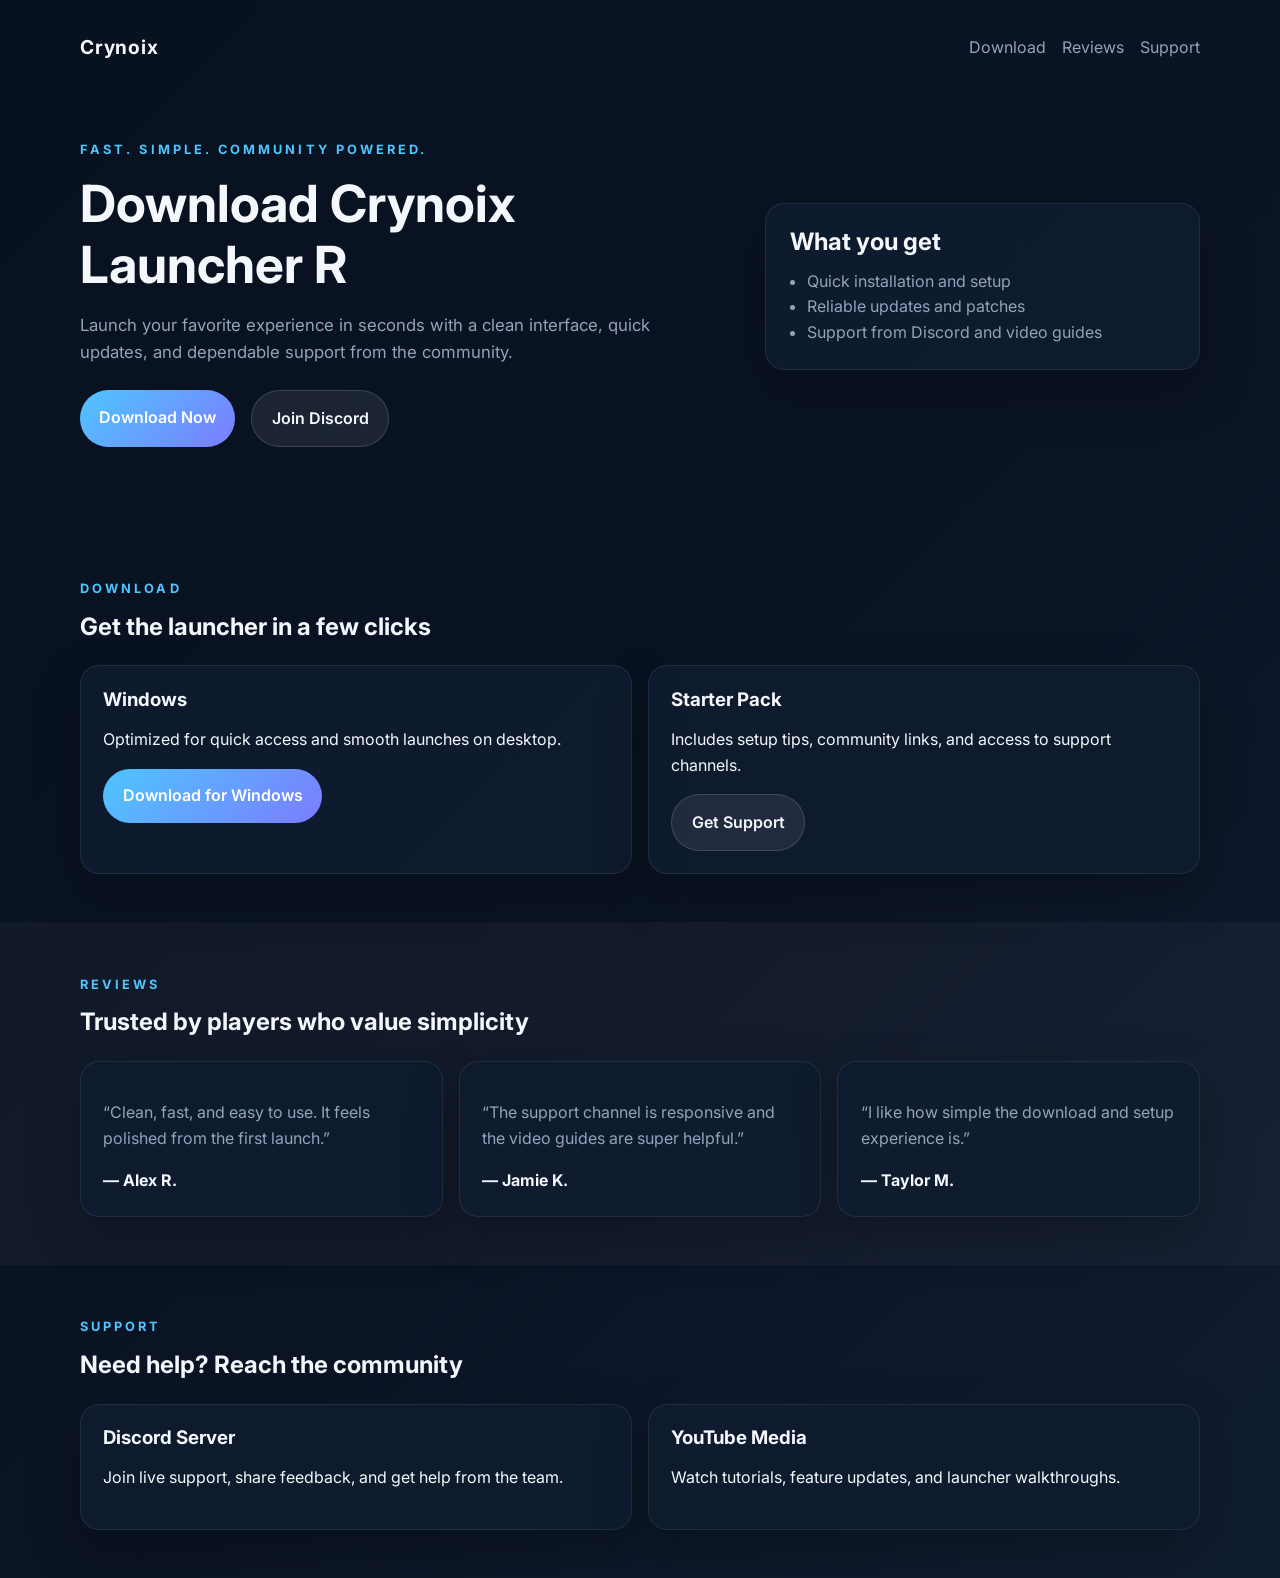
==== index.html @ 40f245d1 "Add index.html and styles.css" ====
<!DOCTYPE html>
<html lang="en">
  <head>
    <meta charset="UTF-8" />
    <meta name="viewport" content="width=device-width, initial-scale=1.0" />
    <title>Crynoix Launcher R</title>
    <meta
      name="description"
      content="Download Crynoix Launcher R, read user reviews, and get support through Discord and YouTube."
    />
    <link rel="preconnect" href="https://fonts.googleapis.com" />
    <link rel="preconnect" href="https://fonts.gstatic.com" crossorigin />
    <link
      href="https://fonts.googleapis.com/css2?family=Inter:wght@400;500;600;700&display=swap"
      rel="stylesheet"
    />
    <link rel="stylesheet" href="styles.css" />
  </head>
  <body>
    <header class="hero">
      <nav class="nav container">
        <a class="brand" href="#">Crynoix</a>
        <div class="nav-links">
          <a href="#download">Download</a>
          <a href="#reviews">Reviews</a>
          <a href="#support">Support</a>
        </div>
      </nav>

      <div class="container hero-grid">
        <div>
          <p class="eyebrow">Fast. Simple. Community powered.</p>
          <h1>Download Crynoix Launcher R</h1>
          <p class="hero-copy">
            Launch your favorite experience in seconds with a clean interface,
            quick updates, and dependable support from the community.
          </p>
          <div class="hero-actions">
            <a class="btn btn-primary" href="#download">Download Now</a>
            <a class="btn btn-secondary" href="https://discord.com/invite/" target="_blank" rel="noreferrer">Join Discord</a>
          </div>
        </div>

        <div class="hero-card">
          <h2>What you get</h2>
          <ul>
            <li>Quick installation and setup</li>
            <li>Reliable updates and patches</li>
            <li>Support from Discord and video guides</li>
          </ul>
        </div>
      </div>
    </header>

    <main>
      <section id="download" class="section container">
        <div class="section-heading">
          <p class="eyebrow">Download</p>
          <h2>Get the launcher in a few clicks</h2>
        </div>

        <div class="card-grid">
          <article class="card">
            <h3>Windows</h3>
            <p>Optimized for quick access and smooth launches on desktop.</p>
            <a class="btn btn-primary" href="#">Download for Windows</a>
          </article>

          <article class="card">
            <h3>Starter Pack</h3>
            <p>Includes setup tips, community links, and access to support channels.</p>
            <a class="btn btn-secondary" href="#support">Get Support</a>
          </article>
        </div>
      </section>

      <section id="reviews" class="section section-alt">
        <div class="container">
          <div class="section-heading">
            <p class="eyebrow">Reviews</p>
            <h2>Trusted by players who value simplicity</h2>
          </div>

          <div class="review-grid">
            <article class="review-card">
              <p>“Clean, fast, and easy to use. It feels polished from the first launch.”</p>
              <strong>— Alex R.</strong>
            </article>
            <article class="review-card">
              <p>“The support channel is responsive and the video guides are super helpful.”</p>
              <strong>— Jamie K.</strong>
            </article>
            <article class="review-card">
              <p>“I like how simple the download and setup experience is.”</p>
              <strong>— Taylor M.</strong>
            </article>
          </div>
        </div>
      </section>

      <section id="support" class="section container">
        <div class="section-heading">
          <p class="eyebrow">Support</p>
          <h2>Need help? Reach the community</h2>
        </div>

        <div class="support-grid">
          <a class="support-card" href="https://discord.com/invite/" target="_blank" rel="noreferrer">
            <h3>Discord Server</h3>
            <p>Join live support, share feedback, and get help from the team.</p>
          </a>

          <a class="support-card" href="https://www.youtube.com/" target="_blank" rel="noreferrer">
            <h3>YouTube Media</h3>
            <p>Watch tutorials, feature updates, and launcher walkthroughs.</p>
          </a>
        </div>
      </section>
    </main>
  </body>
</html>
---- styles.css ----
:root {
  --bg: #07111f;
  --panel: #0f1c2f;
  --panel-2: #14263d;
  --text: #f4f7fb;
  --muted: #92a4b8;
  --accent: #4ec6ff;
  --accent-2: #7c7cff;
}

* {
  box-sizing: border-box;
}

body {
  margin: 0;
  font-family: "Inter", sans-serif;
  background: linear-gradient(135deg, var(--bg), #0b1425 60%, #101d30);
  color: var(--text);
  line-height: 1.6;
}

img {
  max-width: 100%;
}

.container {
  width: min(1120px, calc(100% - 2rem));
  margin: 0 auto;
}

.hero {
  padding: 1rem 0 4rem;
}

.nav {
  display: flex;
  justify-content: space-between;
  align-items: center;
  padding: 1rem 0;
}

.brand {
  font-weight: 700;
  font-size: 1.2rem;
  letter-spacing: 0.04em;
  text-decoration: none;
  color: var(--text);
}

.nav-links {
  display: flex;
  gap: 1rem;
}

.nav-links a {
  color: var(--muted);
  text-decoration: none;
}

.nav-links a:hover {
  color: var(--text);
}

.hero-grid {
  display: grid;
  gap: 2rem;
  grid-template-columns: 1.2fr 0.8fr;
  align-items: center;
  padding: 3rem 0 1rem;
}

.eyebrow {
  text-transform: uppercase;
  letter-spacing: 0.24em;
  color: var(--accent);
  font-size: 0.8rem;
  font-weight: 700;
}

h1,
h2,
h3 {
  line-height: 1.2;
  margin: 0 0 0.75rem;
}

h1 {
  font-size: clamp(2rem, 4vw, 3.2rem);
}

.hero-copy {
  color: var(--muted);
  font-size: 1.05rem;
  max-width: 620px;
}

.hero-actions {
  display: flex;
  flex-wrap: wrap;
  gap: 1rem;
  margin-top: 1.5rem;
}

.btn {
  display: inline-block;
  padding: 0.9rem 1.2rem;
  border-radius: 999px;
  text-decoration: none;
  font-weight: 600;
  transition: transform 180ms ease, background 180ms ease;
}

.btn:hover {
  transform: translateY(-2px);
}

.btn-primary {
  background: linear-gradient(135deg, var(--accent), var(--accent-2));
  color: white;
}

.btn-secondary {
  background: rgba(255, 255, 255, 0.08);
  color: var(--text);
  border: 1px solid rgba(255, 255, 255, 0.14);
}

.hero-card,
.card,
.review-card,
.support-card {
  background: rgba(15, 28, 47, 0.9);
  border: 1px solid rgba(255, 255, 255, 0.08);
  border-radius: 1.2rem;
  box-shadow: 0 20px 50px rgba(0, 0, 0, 0.25);
}

.hero-card {
  padding: 1.5rem;
}

.hero-card ul {
  margin: 0;
  padding-left: 1.1rem;
  color: var(--muted);
}

.section {
  padding: 2.5rem 0 3rem;
}

.section-alt {
  background: rgba(255, 255, 255, 0.03);
}

.section-heading {
  margin-bottom: 1.5rem;
}

.card-grid,
.review-grid,
.support-grid {
  display: grid;
  gap: 1rem;
}

.card-grid {
  grid-template-columns: repeat(2, minmax(0, 1fr));
}

.review-grid {
  grid-template-columns: repeat(3, minmax(0, 1fr));
}

.support-grid {
  grid-template-columns: repeat(2, minmax(0, 1fr));
}

.card,
.review-card,
.support-card {
  padding: 1.4rem;
  text-decoration: none;
  color: inherit;
}

.review-card p {
  color: var(--muted);
}

.support-card:hover {
  border-color: var(--accent);
}

@media (max-width: 800px) {
  .hero-grid,
  .card-grid,
  .review-grid,
  .support-grid {
    grid-template-columns: 1fr;
  }

  .nav {
    flex-direction: column;
    gap: 0.75rem;
  }
}
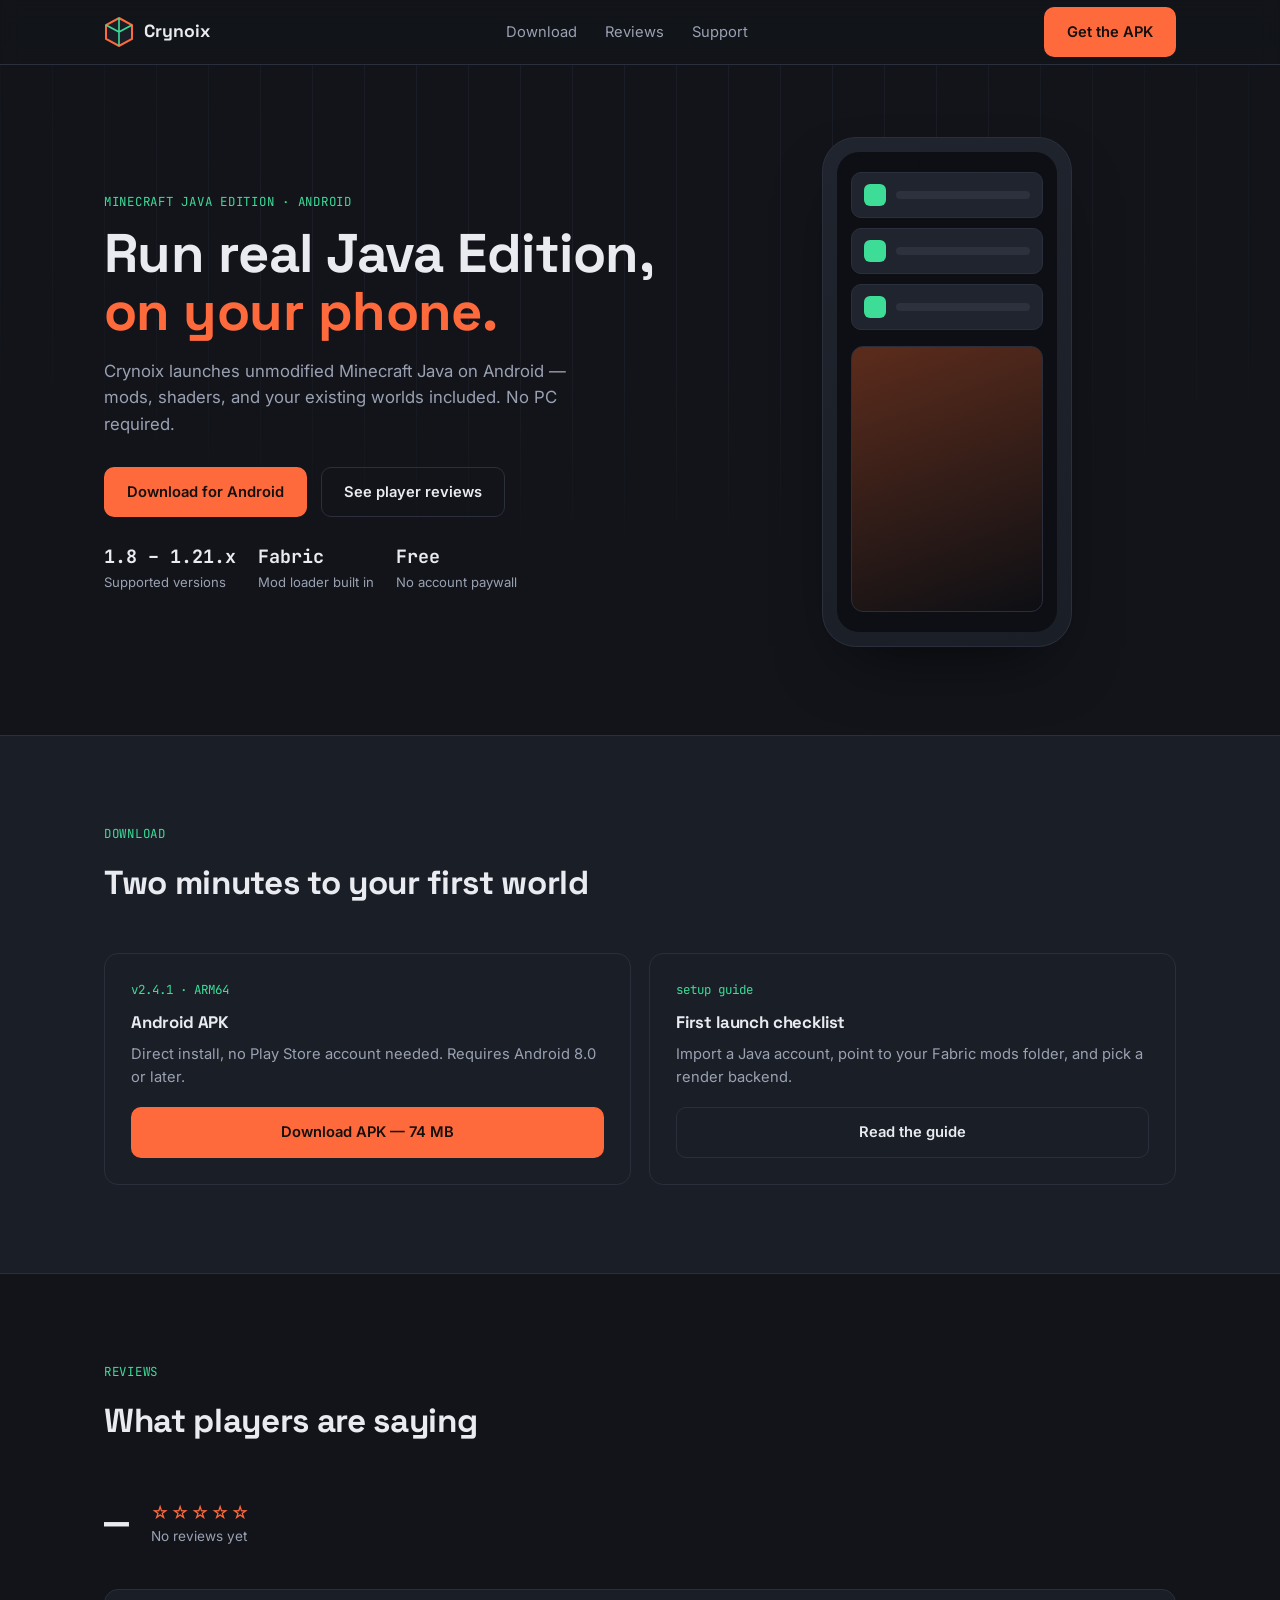
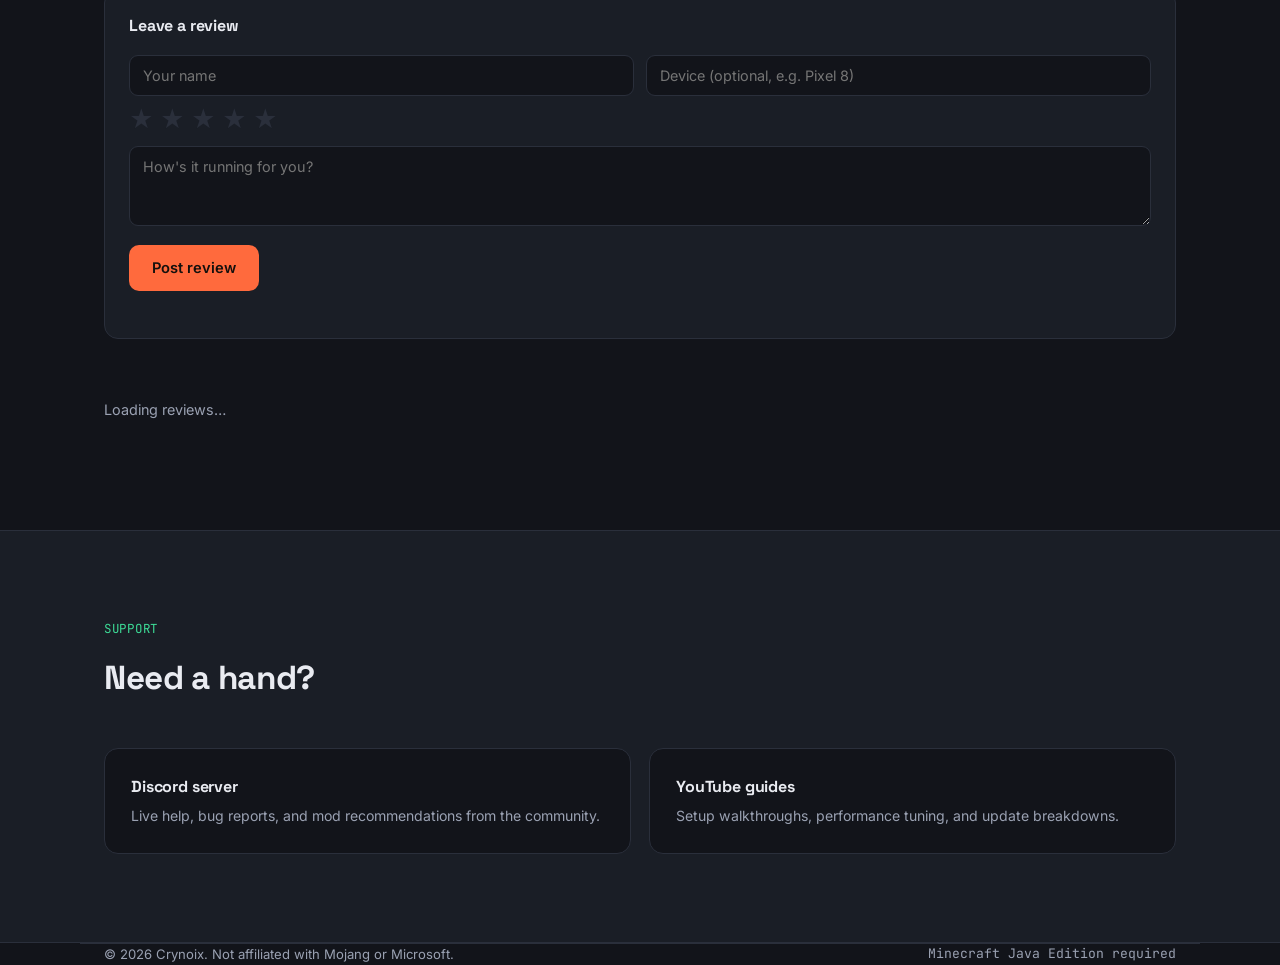
==== commit 070d860c: "Update index.html" ====
--- a/index.html
+++ b/index.html
@@ -1,121 +1,442 @@
 <!DOCTYPE html>
 <html lang="en">
-  <head>
-    <meta charset="UTF-8" />
-    <meta name="viewport" content="width=device-width, initial-scale=1.0" />
-    <title>Crynoix Launcher R</title>
-    <meta
-      name="description"
-      content="Download Crynoix Launcher R, read user reviews, and get support through Discord and YouTube."
-    />
-    <link rel="preconnect" href="https://fonts.googleapis.com" />
-    <link rel="preconnect" href="https://fonts.gstatic.com" crossorigin />
-    <link
-      href="https://fonts.googleapis.com/css2?family=Inter:wght@400;500;600;700&display=swap"
-      rel="stylesheet"
-    />
-    <link rel="stylesheet" href="styles.css" />
-  </head>
-  <body>
-    <header class="hero">
-      <nav class="nav container">
-        <a class="brand" href="#">Crynoix</a>
-        <div class="nav-links">
-          <a href="#download">Download</a>
-          <a href="#reviews">Reviews</a>
-          <a href="#support">Support</a>
-        </div>
-      </nav>
-
-      <div class="container hero-grid">
+<head>
+<meta charset="UTF-8" />
+<meta name="viewport" content="width=device-width, initial-scale=1.0, viewport-fit=cover" />
+<title>Crynoix Launcher — Minecraft Java on Android</title>
+<meta name="description" content="Crynoix Launcher runs Minecraft Java Edition on Android. Download the APK, read real player reviews, get support." />
+<link rel="preconnect" href="https://fonts.googleapis.com" />
+<link rel="preconnect" href="https://fonts.gstatic.com" crossorigin />
+<link href="https://fonts.googleapis.com/css2?family=Space+Grotesk:wght@500;600;700&family=Inter:wght@400;500;600&family=JetBrains+Mono:wght@400;500&display=swap" rel="stylesheet" />
+<style>
+  :root{
+    --bg:#12141a;
+    --surface:#1a1e26;
+    --surface-2:#20242e;
+    --border:#2a2f3b;
+    --text:#e9ebf1;
+    --text-dim:#9aa1b2;
+    --signal:#ff6a3d;
+    --signal-dim:#5c2c1c;
+    --mint:#3ddc97;
+    --radius:14px;
+  }
+  *{box-sizing:border-box;margin:0;padding:0;}
+  html{scroll-behavior:smooth;}
+  body{
+    background:var(--bg);
+    color:var(--text);
+    font-family:'Inter',sans-serif;
+    line-height:1.55;
+    -webkit-font-smoothing:antialiased;
+  }
+  h1,h2,h3{font-family:'Space Grotesk',sans-serif;letter-spacing:-0.01em;}
+  .mono{font-family:'JetBrains Mono',monospace;}
+  .container{max-width:1120px;margin:0 auto;padding:0 24px;}
+  a{color:inherit;text-decoration:none;}
+  img,svg{display:block;}
+  button{font-family:inherit;cursor:pointer;}
+
+  /* isometric block-grid signature backdrop */
+  .block-grid{
+    position:absolute; inset:0;
+    background-image:
+      linear-gradient(30deg, var(--border) 1px, transparent 1px),
+      linear-gradient(150deg, var(--border) 1px, transparent 1px),
+      linear-gradient(90deg, var(--border) 1px, transparent 1px);
+    background-size: 52px 90px, 52px 90px, 52px 90px;
+    opacity:0.35;
+    mask-image: radial-gradient(ellipse 70% 60% at 50% 20%, black 40%, transparent 90%);
+  }
+
+  /* nav */
+  header.top{position:sticky; top:0; z-index:50; background:rgba(18,20,26,0.85); backdrop-filter:blur(10px); border-bottom:1px solid var(--border);}
+  .nav{display:flex; align-items:center; justify-content:space-between; height:64px;}
+  .brand{display:flex; align-items:center; gap:10px; font-family:'Space Grotesk',sans-serif; font-weight:700; font-size:1.1rem;}
+  .nav-links{display:flex; gap:28px; font-size:0.92rem; color:var(--text-dim);}
+  .nav-links a:hover{color:var(--text);}
+  .nav-cta{display:flex; align-items:center; gap:14px;}
+  .burger{display:none; width:40px; height:40px; align-items:center; justify-content:center; background:none; border:1px solid var(--border); border-radius:10px; color:var(--text);}
+  .burger svg{width:18px; height:18px;}
+
+  .mobile-panel{
+    display:none; flex-direction:column; gap:2px;
+    border-bottom:1px solid var(--border); background:var(--surface);
+    overflow:hidden; max-height:0; transition:max-height 0.25s ease;
+  }
+  .mobile-panel.open{max-height:320px;}
+  .mobile-panel a, .mobile-panel .mp-cta{
+    padding:16px 24px; border-top:1px solid var(--border); font-size:0.95rem;
+  }
+  .mobile-panel .mp-cta{color:var(--signal); font-weight:600;}
+
+  /* buttons */
+  .btn{display:inline-flex; align-items:center; gap:8px; padding:13px 22px; border-radius:10px; font-weight:600; font-size:0.92rem; border:1px solid transparent; transition:transform 0.15s ease, background 0.15s ease;}
+  .btn:active{transform:scale(0.97);}
+  .btn-primary{background:var(--signal); color:#14100d;}
+  .btn-primary:hover{background:#ff8259;}
+  .btn-secondary{background:transparent; border-color:var(--border); color:var(--text);}
+  .btn-secondary:hover{border-color:#3a4150;}
+  .btn-block{width:100%; justify-content:center;}
+
+  /* hero */
+  .hero{position:relative; overflow:hidden; padding:72px 0 88px;}
+  .eyebrow{font-family:'JetBrains Mono',monospace; font-size:0.78rem; color:var(--mint); letter-spacing:0.06em; text-transform:uppercase; margin-bottom:14px;}
+  .hero-grid{position:relative; display:grid; grid-template-columns:1.1fr 0.9fr; gap:56px; align-items:center;}
+  h1.display{font-size:clamp(2.2rem, 4.4vw, 3.4rem); font-weight:700; line-height:1.06;}
+  h1.display span{color:var(--signal);}
+  .hero-copy{margin-top:18px; color:var(--text-dim); font-size:1.05rem; max-width:46ch;}
+  .hero-actions{display:flex; gap:14px; margin-top:30px; flex-wrap:wrap;}
+  .hero-meta{display:flex; gap:22px; margin-top:26px; font-size:0.82rem; color:var(--text-dim);}
+  .hero-meta strong{color:var(--text); font-family:'JetBrains Mono',monospace; display:block; font-size:1.15rem;}
+
+  /* phone mock */
+  .phone{
+    justify-self:center; width:250px; height:510px; border-radius:34px;
+    background:linear-gradient(160deg, var(--surface-2), var(--surface));
+    border:1px solid var(--border); padding:14px; position:relative;
+    box-shadow:0 30px 70px -30px rgba(0,0,0,0.7);
+  }
+  .phone::before{content:""; position:absolute; top:22px; left:50%; transform:translateX(-50%); width:60px; height:6px; border-radius:4px; background:#0d0f14;}
+  .phone-screen{width:100%; height:100%; border-radius:22px; background:#0d0f14; padding:20px 14px; display:flex; flex-direction:column; gap:10px;}
+  .ps-row{height:46px; border-radius:10px; background:var(--surface-2); display:flex; align-items:center; padding:0 12px; gap:10px; border:1px solid var(--border);}
+  .ps-dot{width:22px; height:22px; border-radius:6px; background:var(--mint); flex-shrink:0;}
+  .ps-line{height:8px; border-radius:4px; background:#2c313d; flex:1;}
+  .ps-tall{flex:1; border-radius:12px; background:linear-gradient(160deg, var(--signal-dim), #0d0f14); border:1px solid var(--border); margin-top:6px;}
+
+  /* sections */
+  section{padding:88px 0;}
+  .section-alt{background:var(--surface); border-top:1px solid var(--border); border-bottom:1px solid var(--border);}
+  .section-heading{max-width:560px; margin-bottom:44px;}
+  .section-heading h2{font-size:clamp(1.6rem, 2.6vw, 2.1rem); margin-top:8px;}
+
+  .card-grid{display:grid; grid-template-columns:repeat(2, 1fr); gap:18px;}
+  .card{background:var(--surface); border:1px solid var(--border); border-radius:var(--radius); padding:26px;}
+  .card h3{font-size:1.05rem; margin-bottom:8px;}
+  .card p{color:var(--text-dim); font-size:0.92rem; margin-bottom:18px;}
+  .card .mono{font-size:0.78rem; color:var(--mint); display:block; margin-bottom:10px;}
+
+  .support-grid{display:grid; grid-template-columns:repeat(2, 1fr); gap:18px;}
+  .support-card{background:var(--bg); border:1px solid var(--border); border-radius:var(--radius); padding:26px; transition:border-color 0.15s ease;}
+  .support-card:hover{border-color:var(--signal);}
+  .support-card h3{font-size:1rem; margin-bottom:6px;}
+  .support-card p{color:var(--text-dim); font-size:0.88rem;}
+
+  /* reviews */
+  .rating-summary{display:flex; align-items:center; gap:22px; margin-bottom:34px; flex-wrap:wrap;}
+  .rating-big{font-family:'JetBrains Mono',monospace; font-size:2.6rem; font-weight:600;}
+  .stars{color:var(--signal); font-size:1.1rem; letter-spacing:2px;}
+  .rating-count{color:var(--text-dim); font-size:0.85rem;}
+
+  .review-form{background:var(--surface); border:1px solid var(--border); border-radius:var(--radius); padding:24px; margin-bottom:40px;}
+  .review-form h3{font-size:1rem; margin-bottom:16px;}
+  .form-row{display:grid; grid-template-columns:1fr 1fr; gap:12px; margin-bottom:12px;}
+  input, textarea{
+    width:100%; background:var(--bg); border:1px solid var(--border); border-radius:9px;
+    padding:11px 13px; color:var(--text); font-family:inherit; font-size:0.9rem;
+  }
+  input:focus, textarea:focus{outline:2px solid var(--mint); outline-offset:1px; border-color:transparent;}
+  textarea{resize:vertical; min-height:80px; margin-bottom:12px;}
+  .star-picker{display:flex; gap:6px; margin-bottom:14px;}
+  .star-picker button{background:none; border:none; font-size:1.5rem; color:var(--border); line-height:1;}
+  .star-picker button.active{color:var(--signal);}
+  .form-status{font-size:0.85rem; margin-top:10px; min-height:1em;}
+  .form-status.ok{color:var(--mint);}
+  .form-status.err{color:var(--signal);}
+
+  .review-list{display:flex; flex-direction:column; gap:14px;}
+  .review-card{background:var(--surface); border:1px solid var(--border); border-radius:var(--radius); padding:20px 22px;}
+  .review-top{display:flex; justify-content:space-between; align-items:center; margin-bottom:8px; gap:10px; flex-wrap:wrap;}
+  .review-name{font-weight:600; font-size:0.92rem;}
+  .review-date{color:var(--text-dim); font-size:0.78rem; font-family:'JetBrains Mono',monospace;}
+  .review-body{color:#c7cbd6; font-size:0.92rem;}
+  .review-stars{color:var(--signal); font-size:0.9rem; letter-spacing:1px;}
+  .empty-state{color:var(--text-dim); font-size:0.9rem; padding:20px 0;}
+
+  footer{padding:40px 0; border-top:1px solid var(--border); color:var(--text-dim); font-size:0.82rem; display:flex; justify-content:space-between; flex-wrap:wrap; gap:10px;}
+
+  @media (max-width:860px){
+    .nav-links, .nav-cta{display:none;}
+    .burger{display:flex;}
+    .mobile-panel{display:flex;}
+    .hero-grid{grid-template-columns:1fr; text-align:left;}
+    .phone{display:none;}
+    .card-grid, .support-grid{grid-template-columns:1fr;}
+    .form-row{grid-template-columns:1fr;}
+    section{padding:60px 0;}
+  }
+</style>
+</head>
+<body>
+
+<header class="top">
+  <nav class="nav container">
+    <a class="brand" href="#">
+      <svg width="30" height="30" viewBox="0 0 30 30" fill="none">
+        <path d="M15 1 L28 8 V22 L15 29 L2 22 V8 Z" stroke="#ff6a3d" stroke-width="2" fill="#1a1e26"/>
+        <path d="M15 1 V15 M15 15 L28 8 M15 15 L2 8 M15 15 V29" stroke="#3ddc97" stroke-width="1.6"/>
+      </svg>
+      Crynoix
+    </a>
+    <div class="nav-links">
+      <a href="#download">Download</a>
+      <a href="#reviews">Reviews</a>
+      <a href="#support">Support</a>
+    </div>
+    <div class="nav-cta">
+      <a class="btn btn-primary" href="#download">Get the APK</a>
+    </div>
+    <button class="burger" id="burgerBtn" aria-label="Open menu" aria-expanded="false">
+      <svg viewBox="0 0 24 24" fill="none" stroke="currentColor" stroke-width="2"><path d="M3 6h18M3 12h18M3 18h18"/></svg>
+    </button>
+  </nav>
+  <div class="mobile-panel" id="mobilePanel">
+    <a href="#download">Download</a>
+    <a href="#reviews">Reviews</a>
+    <a href="#support">Support</a>
+    <a class="mp-cta" href="#download">Get the APK →</a>
+  </div>
+</header>
+
+<main>
+  <section class="hero">
+    <div class="block-grid" aria-hidden="true"></div>
+    <div class="container hero-grid">
+      <div>
+        <p class="eyebrow">Minecraft Java Edition · Android</p>
+        <h1 class="display">Run real Java Edition, <span>on your phone.</span></h1>
+        <p class="hero-copy">Crynoix launches unmodified Minecraft Java on Android — mods, shaders, and your existing worlds included. No PC required.</p>
+        <div class="hero-actions">
+          <a class="btn btn-primary" href="#download">Download for Android</a>
+          <a class="btn btn-secondary" href="#reviews">See player reviews</a>
+        </div>
+        <div class="hero-meta">
+          <div><strong>1.8 – 1.21.x</strong>Supported versions</div>
+          <div><strong>Fabric</strong>Mod loader built in</div>
+          <div><strong>Free</strong>No account paywall</div>
+        </div>
+      </div>
+      <div class="phone" aria-hidden="true">
+        <div class="phone-screen">
+          <div class="ps-row"><div class="ps-dot"></div><div class="ps-line"></div></div>
+          <div class="ps-row"><div class="ps-dot"></div><div class="ps-line"></div></div>
+          <div class="ps-row"><div class="ps-dot"></div><div class="ps-line"></div></div>
+          <div class="ps-tall"></div>
+        </div>
+      </div>
+    </div>
+  </section>
+
+  <section id="download" class="section-alt">
+    <div class="container">
+      <div class="section-heading">
+        <p class="eyebrow">Download</p>
+        <h2>Two minutes to your first world</h2>
+      </div>
+      <div class="card-grid">
+        <article class="card">
+          <span class="mono">v2.4.1 · ARM64</span>
+          <h3>Android APK</h3>
+          <p>Direct install, no Play Store account needed. Requires Android 8.0 or later.</p>
+          <a class="btn btn-primary btn-block" href="#">Download APK — 74 MB</a>
+        </article>
+        <article class="card">
+          <span class="mono">setup guide</span>
+          <h3>First launch checklist</h3>
+          <p>Import a Java account, point to your Fabric mods folder, and pick a render backend.</p>
+          <a class="btn btn-secondary btn-block" href="#support">Read the guide</a>
+        </article>
+      </div>
+    </div>
+  </section>
+
+  <section id="reviews">
+    <div class="container">
+      <div class="section-heading">
+        <p class="eyebrow">Reviews</p>
+        <h2>What players are saying</h2>
+      </div>
+
+      <div class="rating-summary" id="ratingSummary">
+        <span class="rating-big mono">—</span>
         <div>
-          <p class="eyebrow">Fast. Simple. Community powered.</p>
-          <h1>Download Crynoix Launcher R</h1>
-          <p class="hero-copy">
-            Launch your favorite experience in seconds with a clean interface,
-            quick updates, and dependable support from the community.
-          </p>
-          <div class="hero-actions">
-            <a class="btn btn-primary" href="#download">Download Now</a>
-            <a class="btn btn-secondary" href="https://discord.com/invite/" target="_blank" rel="noreferrer">Join Discord</a>
-          </div>
-        </div>
-
-        <div class="hero-card">
-          <h2>What you get</h2>
-          <ul>
-            <li>Quick installation and setup</li>
-            <li>Reliable updates and patches</li>
-            <li>Support from Discord and video guides</li>
-          </ul>
-        </div>
-      </div>
-    </header>
-
-    <main>
-      <section id="download" class="section container">
-        <div class="section-heading">
-          <p class="eyebrow">Download</p>
-          <h2>Get the launcher in a few clicks</h2>
-        </div>
-
-        <div class="card-grid">
-          <article class="card">
-            <h3>Windows</h3>
-            <p>Optimized for quick access and smooth launches on desktop.</p>
-            <a class="btn btn-primary" href="#">Download for Windows</a>
-          </article>
-
-          <article class="card">
-            <h3>Starter Pack</h3>
-            <p>Includes setup tips, community links, and access to support channels.</p>
-            <a class="btn btn-secondary" href="#support">Get Support</a>
-          </article>
-        </div>
-      </section>
-
-      <section id="reviews" class="section section-alt">
-        <div class="container">
-          <div class="section-heading">
-            <p class="eyebrow">Reviews</p>
-            <h2>Trusted by players who value simplicity</h2>
-          </div>
-
-          <div class="review-grid">
-            <article class="review-card">
-              <p>“Clean, fast, and easy to use. It feels polished from the first launch.”</p>
-              <strong>— Alex R.</strong>
-            </article>
-            <article class="review-card">
-              <p>“The support channel is responsive and the video guides are super helpful.”</p>
-              <strong>— Jamie K.</strong>
-            </article>
-            <article class="review-card">
-              <p>“I like how simple the download and setup experience is.”</p>
-              <strong>— Taylor M.</strong>
-            </article>
-          </div>
-        </div>
-      </section>
-
-      <section id="support" class="section container">
-        <div class="section-heading">
-          <p class="eyebrow">Support</p>
-          <h2>Need help? Reach the community</h2>
-        </div>
-
-        <div class="support-grid">
-          <a class="support-card" href="https://discord.com/invite/" target="_blank" rel="noreferrer">
-            <h3>Discord Server</h3>
-            <p>Join live support, share feedback, and get help from the team.</p>
-          </a>
-
-          <a class="support-card" href="https://www.youtube.com/" target="_blank" rel="noreferrer">
-            <h3>YouTube Media</h3>
-            <p>Watch tutorials, feature updates, and launcher walkthroughs.</p>
-          </a>
-        </div>
-      </section>
-    </main>
-  </body>
-</html>
+          <div class="stars" id="summaryStars">☆☆☆☆☆</div>
+          <div class="rating-count" id="ratingCount">No reviews yet</div>
+        </div>
+      </div>
+
+      <form class="review-form" id="reviewForm">
+        <h3>Leave a review</h3>
+        <div class="form-row">
+          <input type="text" id="reviewName" placeholder="Your name" maxlength="40" required />
+          <input type="text" id="reviewDevice" placeholder="Device (optional, e.g. Pixel 8)" maxlength="40" />
+        </div>
+        <div class="star-picker" id="starPicker" role="radiogroup" aria-label="Rating">
+          <button type="button" data-val="1">★</button>
+          <button type="button" data-val="2">★</button>
+          <button type="button" data-val="3">★</button>
+          <button type="button" data-val="4">★</button>
+          <button type="button" data-val="5">★</button>
+        </div>
+        <textarea id="reviewText" placeholder="How's it running for you?" maxlength="400" required></textarea>
+        <button type="submit" class="btn btn-primary">Post review</button>
+        <div class="form-status" id="formStatus"></div>
+      </form>
+
+      <div class="review-list" id="reviewList">
+        <p class="empty-state">Loading reviews…</p>
+      </div>
+    </div>
+  </section>
+
+  <section id="support" class="section-alt">
+    <div class="container">
+      <div class="section-heading">
+        <p class="eyebrow">Support</p>
+        <h2>Need a hand?</h2>
+      </div>
+      <div class="support-grid">
+        <a class="support-card" href="https://discord.com/invite/" target="_blank" rel="noreferrer">
+          <h3>Discord server</h3>
+          <p>Live help, bug reports, and mod recommendations from the community.</p>
+        </a>
+        <a class="support-card" href="https://www.youtube.com/" target="_blank" rel="noreferrer">
+          <h3>YouTube guides</h3>
+          <p>Setup walkthroughs, performance tuning, and update breakdowns.</p>
+        </a>
+      </div>
+    </div>
+  </section>
+</main>
+
+<footer class="container">
+  <span>© 2026 Crynoix. Not affiliated with Mojang or Microsoft.</span>
+  <span class="mono">Minecraft Java Edition required</span>
+</footer>
+
+<script>
+  // mobile nav
+  const burger = document.getElementById('burgerBtn');
+  const panel = document.getElementById('mobilePanel');
+  burger.addEventListener('click', () => {
+    const open = panel.classList.toggle('open');
+    burger.setAttribute('aria-expanded', open ? 'true' : 'false');
+  });
+  panel.querySelectorAll('a').forEach(a => a.addEventListener('click', () => {
+    panel.classList.remove('open');
+    burger.setAttribute('aria-expanded', 'false');
+  }));
+
+  // ---- Review system (persisted via window.storage, shared across visitors) ----
+  const STORAGE_PREFIX = 'crynoix-review:';
+  let selectedRating = 0;
+
+  const starPicker = document.getElementById('starPicker');
+  starPicker.querySelectorAll('button').forEach(btn => {
+    btn.addEventListener('click', () => {
+      selectedRating = parseInt(btn.dataset.val, 10);
+      starPicker.querySelectorAll('button').forEach(b => {
+        b.classList.toggle('active', parseInt(b.dataset.val, 10) <= selectedRating);
+      });
+    });
+  });
+
+  function starString(n) {
+    const full = Math.round(n);
+    return '★★★★★☆☆☆☆☆'.slice(5 - full, 10 - full);
+  }
+
+  async function loadReviews() {
+    const listEl = document.getElementById('reviewList');
+    try {
+      const listing = await window.storage.list(STORAGE_PREFIX, true);
+      const keys = listing && listing.keys ? listing.keys : [];
+      if (keys.length === 0) {
+        listEl.innerHTML = '<p class="empty-state">No reviews yet — be the first to share how Crynoix runs for you.</p>';
+        updateSummary([]);
+        return;
+      }
+      const reviews = [];
+      for (const key of keys) {
+        try {
+          const res = await window.storage.get(key, true);
+          if (res && res.value) reviews.push(JSON.parse(res.value));
+        } catch (e) { /* skip unreadable entry */ }
+      }
+      reviews.sort((a, b) => b.ts - a.ts);
+      renderReviews(reviews);
+      updateSummary(reviews);
+    } catch (e) {
+      listEl.innerHTML = '<p class="empty-state">Couldn\'t load reviews right now. Try refreshing.</p>';
+    }
+  }
+
+  function renderReviews(reviews) {
+    const listEl = document.getElementById('reviewList');
+    if (reviews.length === 0) {
+      listEl.innerHTML = '<p class="empty-state">No reviews yet — be the first to share how Crynoix runs for you.</p>';
+      return;
+    }
+    listEl.innerHTML = reviews.map(r => `
+      <article class="review-card">
+        <div class="review-top">
+          <span class="review-name">${escapeHtml(r.name)}${r.device ? ' <span class="review-date">· ' + escapeHtml(r.device) + '</span>' : ''}</span>
+          <span class="review-date">${new Date(r.ts).toLocaleDateString()}</span>
+        </div>
+        <div class="review-stars">${starString(r.rating)}</div>
+        <p class="review-body">${escapeHtml(r.text)}</p>
+      </article>
+    `).join('');
+  }
+
+  function updateSummary(reviews) {
+    const big = document.querySelector('#ratingSummary .rating-big');
+    const stars = document.getElementById('summaryStars');
+    const count = document.getElementById('ratingCount');
+    if (reviews.length === 0) {
+      big.textContent = '—';
+      stars.textContent = '☆☆☆☆☆';
+      count.textContent = 'No reviews yet';
+      return;
+    }
+    const avg = reviews.reduce((s, r) => s + r.rating, 0) / reviews.length;
+    big.textContent = avg.toFixed(1);
+    stars.textContent = starString(avg);
+    count.textContent = `${reviews.length} review${reviews.length === 1 ? '' : 's'}`;
+  }
+
+  function escapeHtml(str) {
+    const d = document.createElement('div');
+    d.textContent = str;
+    return d.innerHTML;
+  }
+
+  document.getElementById('reviewForm').addEventListener('submit', async (e) => {
+    e.preventDefault();
+    const statusEl = document.getElementById('formStatus');
+    const name = document.getElementById('reviewName').value.trim();
+    const device = document.getElementById('reviewDevice').value.trim();
+    const text = document.getElementById('reviewText').value.trim();
+
+    if (!name || !text) {
+      statusEl.textContent = 'Please add your name and a review.';
+      statusEl.className = 'form-status err';
+      return;
+    }
+    if (selectedRating === 0) {
+      statusEl.textContent = 'Please pick a star rating.';
+      statusEl.className = 'form-status err';
+      return;
+    }
+
+    const entry = { name, device, text, rating: selectedRating, ts: Date.now() };
+    const key = STORAGE_PREFIX + entry.ts + '-' + Math.random().toString(36).slice(2, 8);
+
+    try {
+      const result = await window.storage.set(key, JSON.stringify(entry), true);
+      if (!result) throw new Error('write failed');
+      statusEl.textContent = 'Review posted — thanks!';
+      statusEl.className = 'form-status ok';
+      document.getElementById('reviewForm').reset();
+      selectedRating = 0;
+      starPicker.querySelectorAll('button').forEach(b => b.
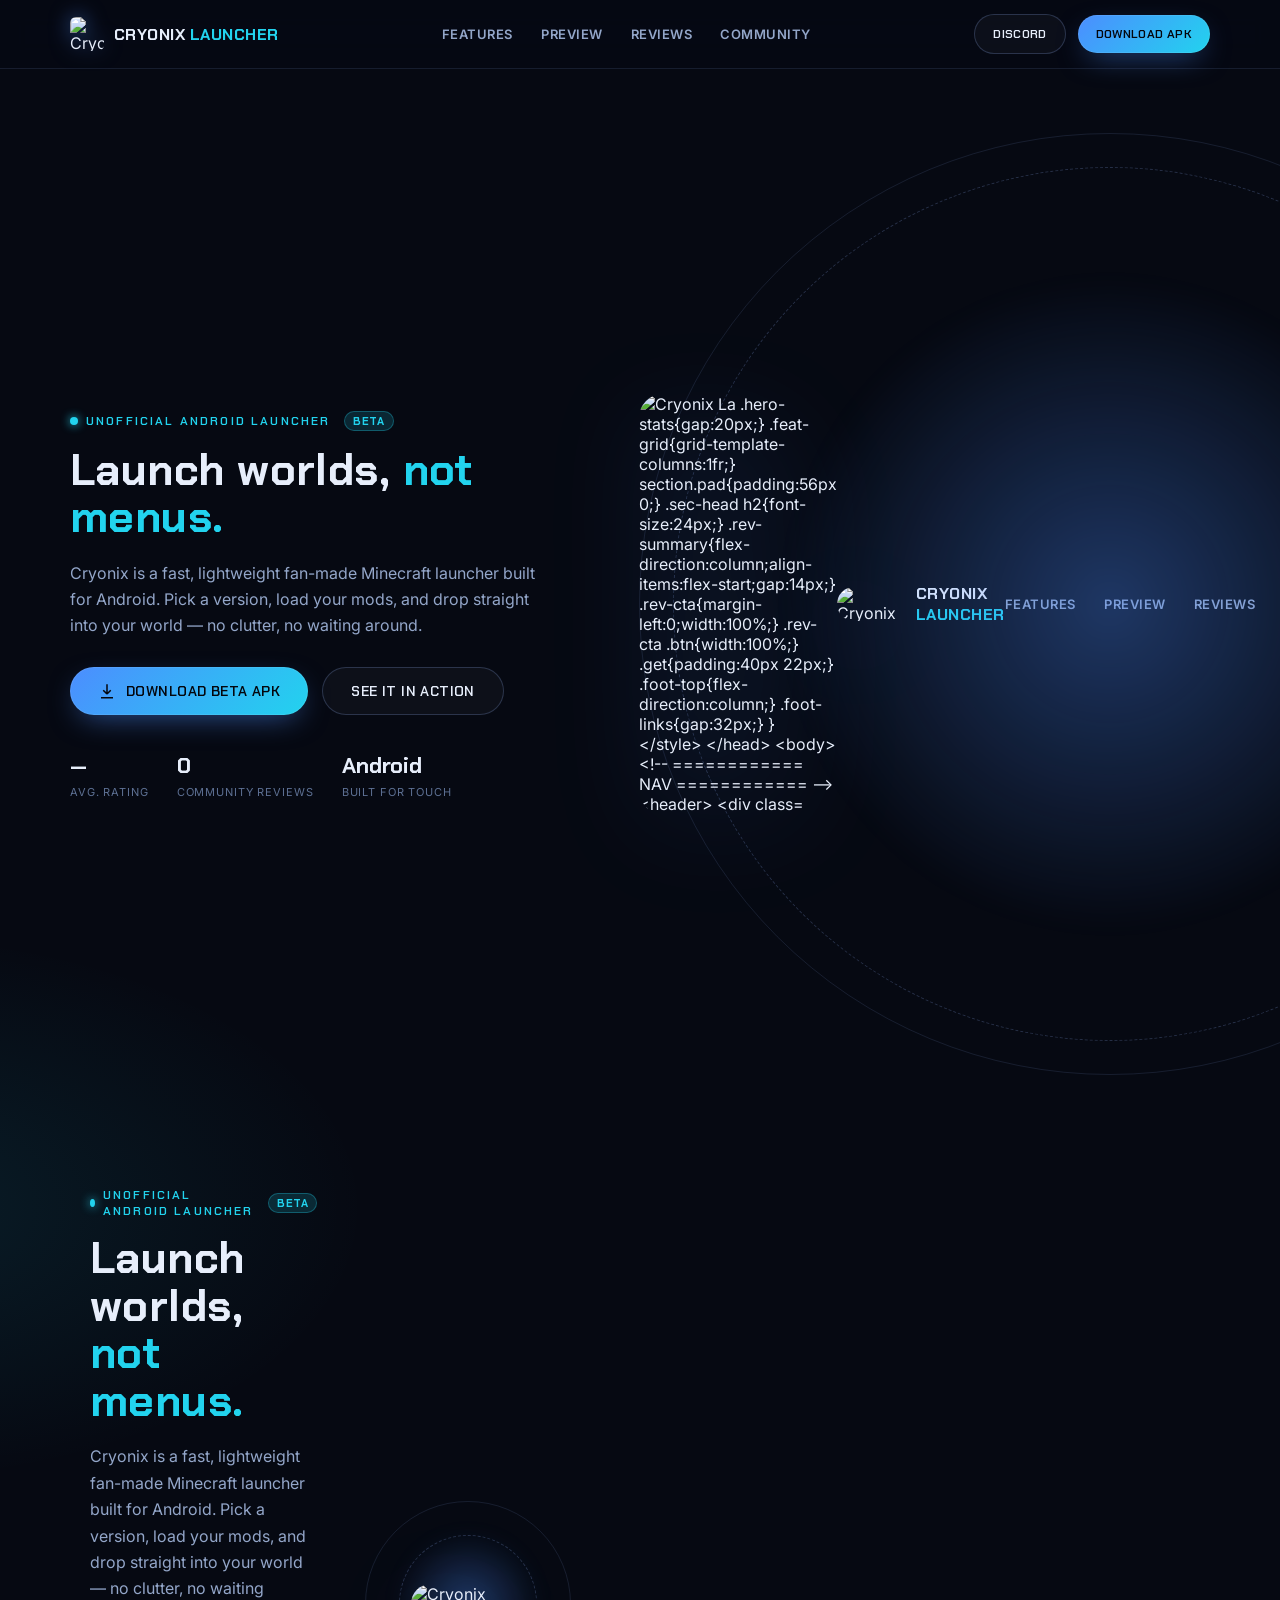
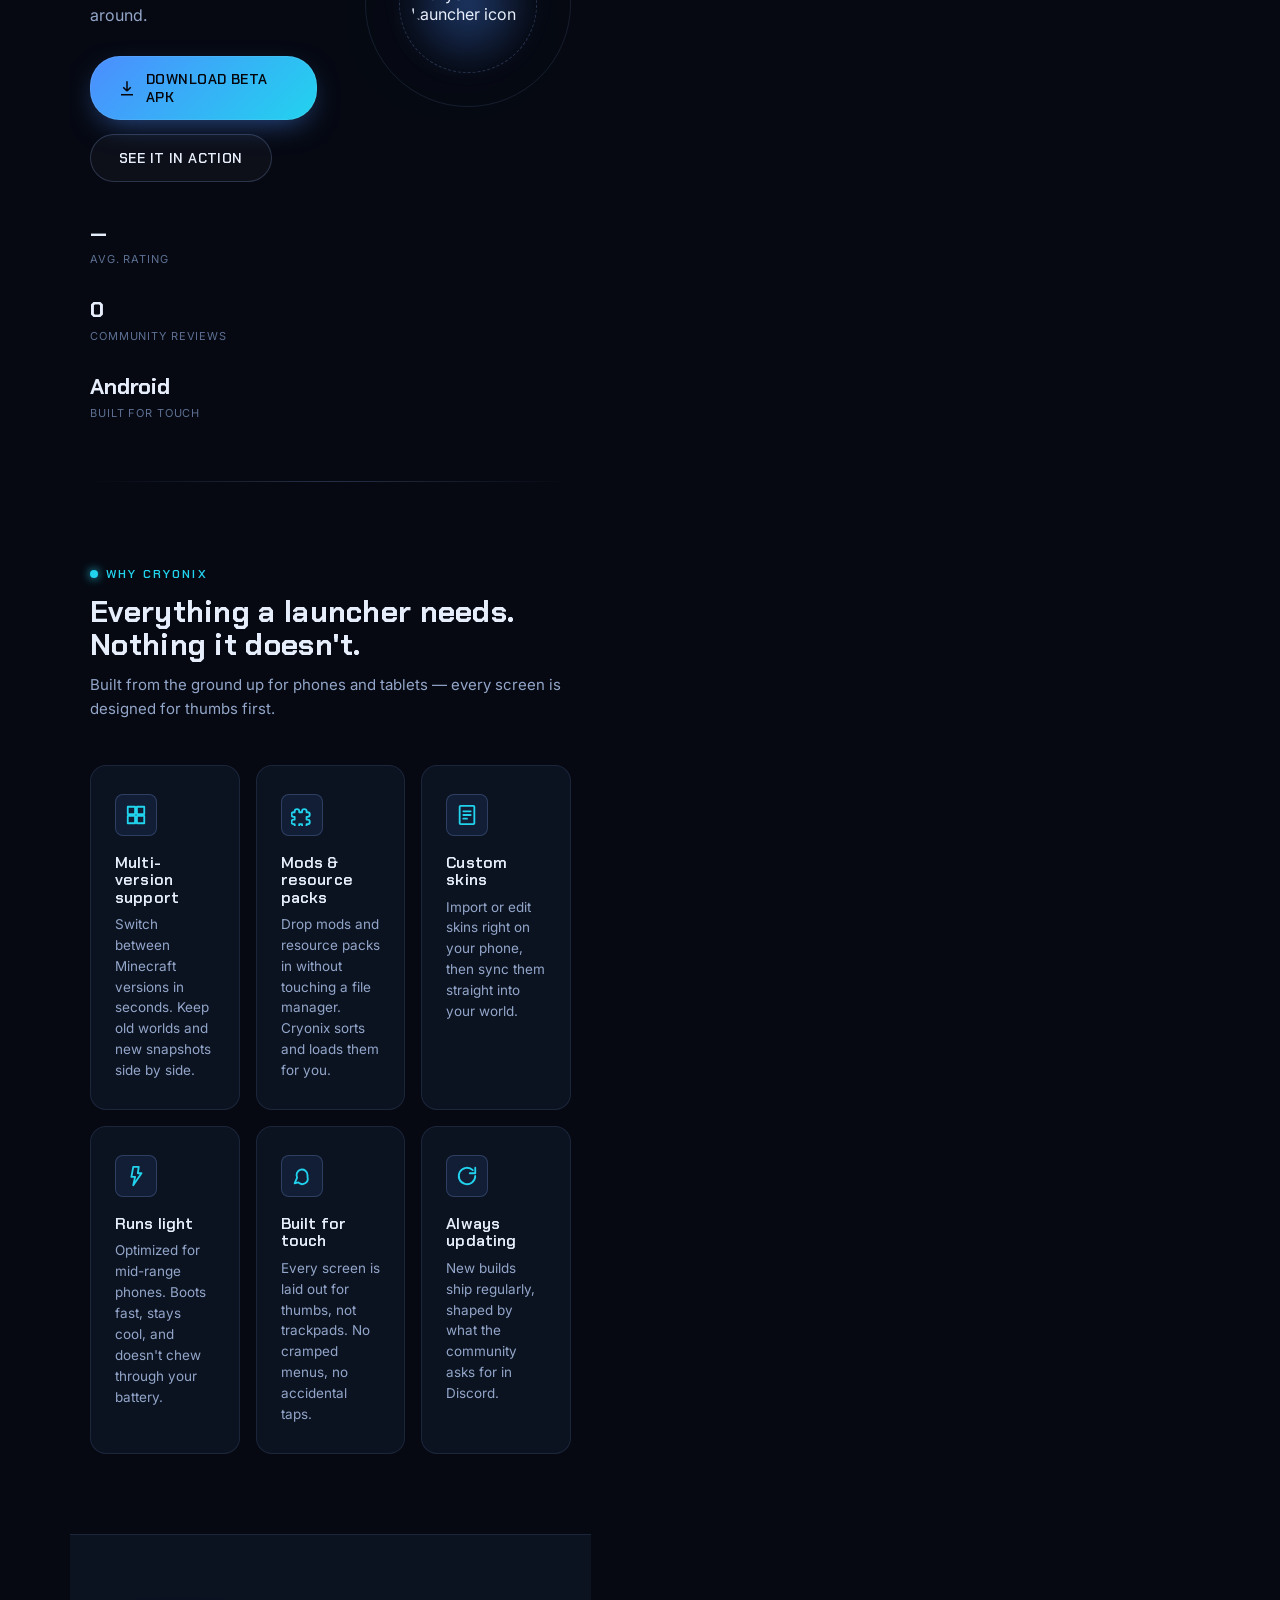
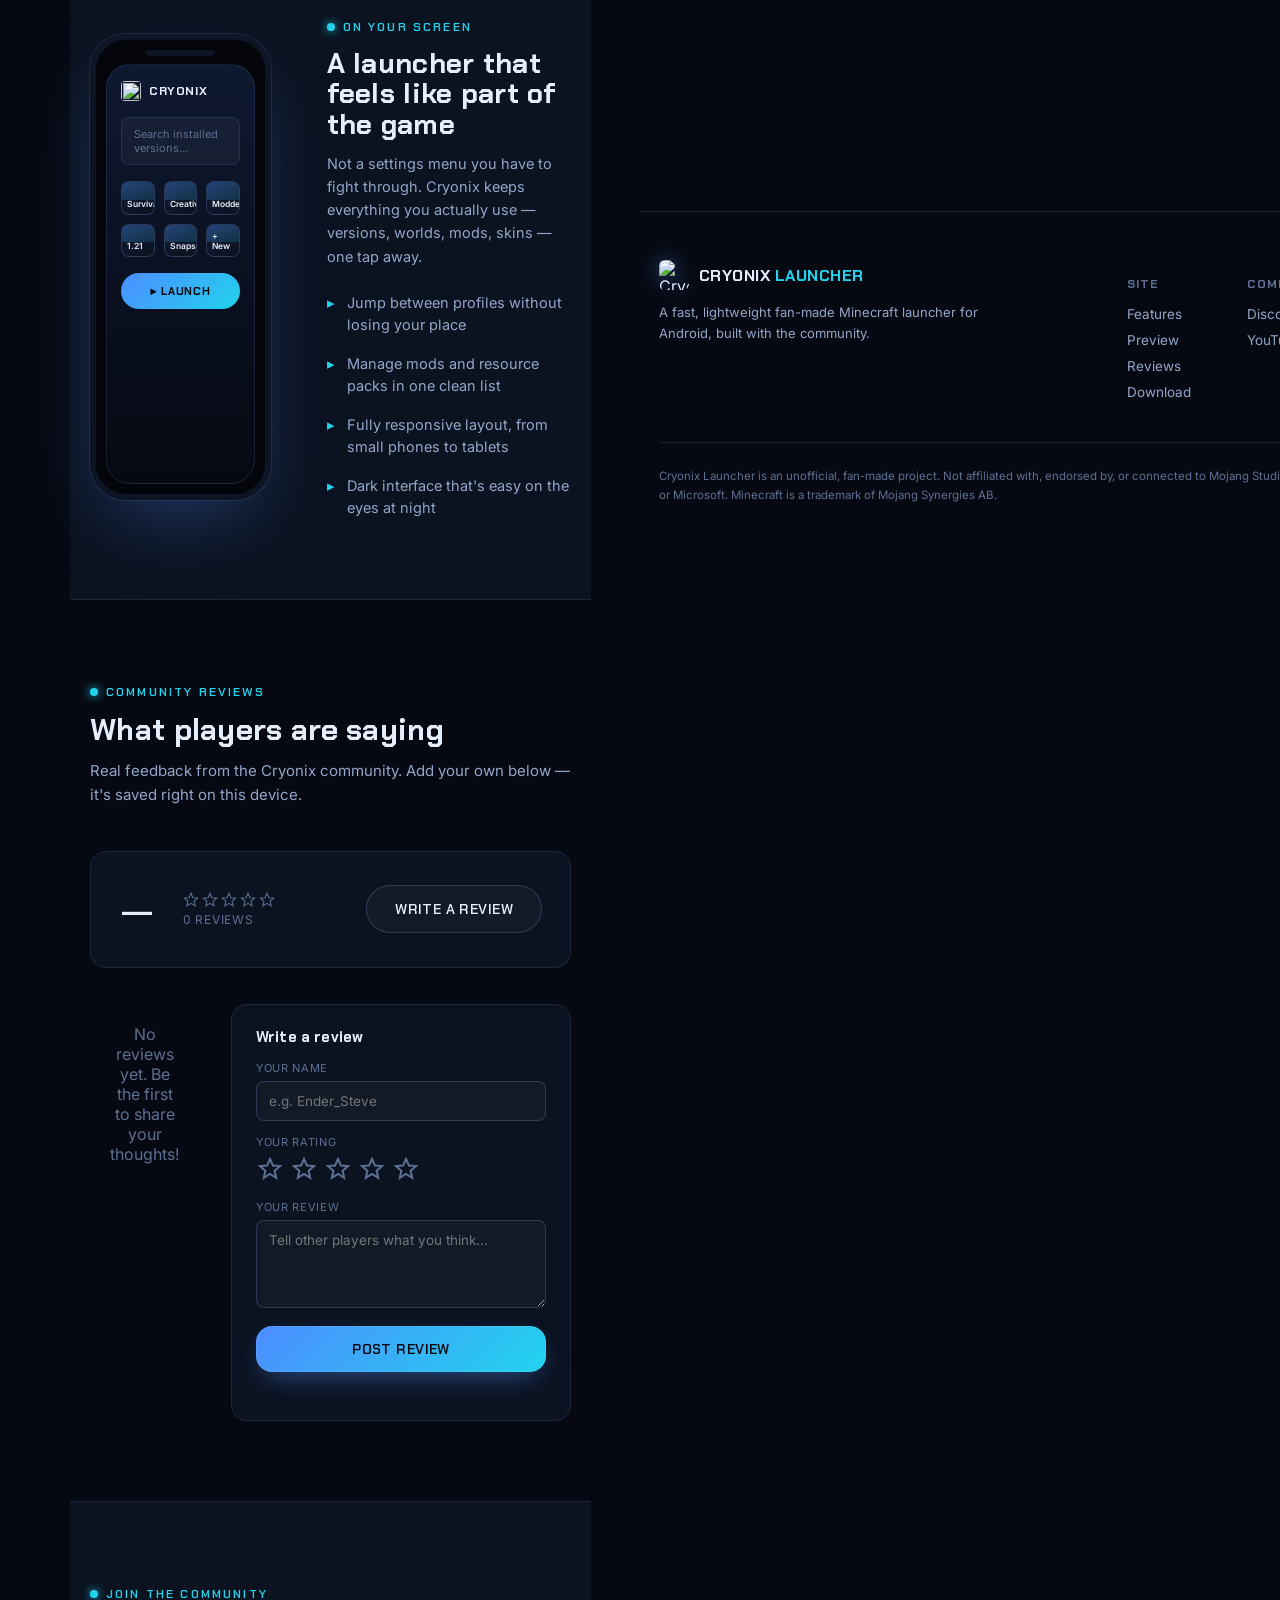
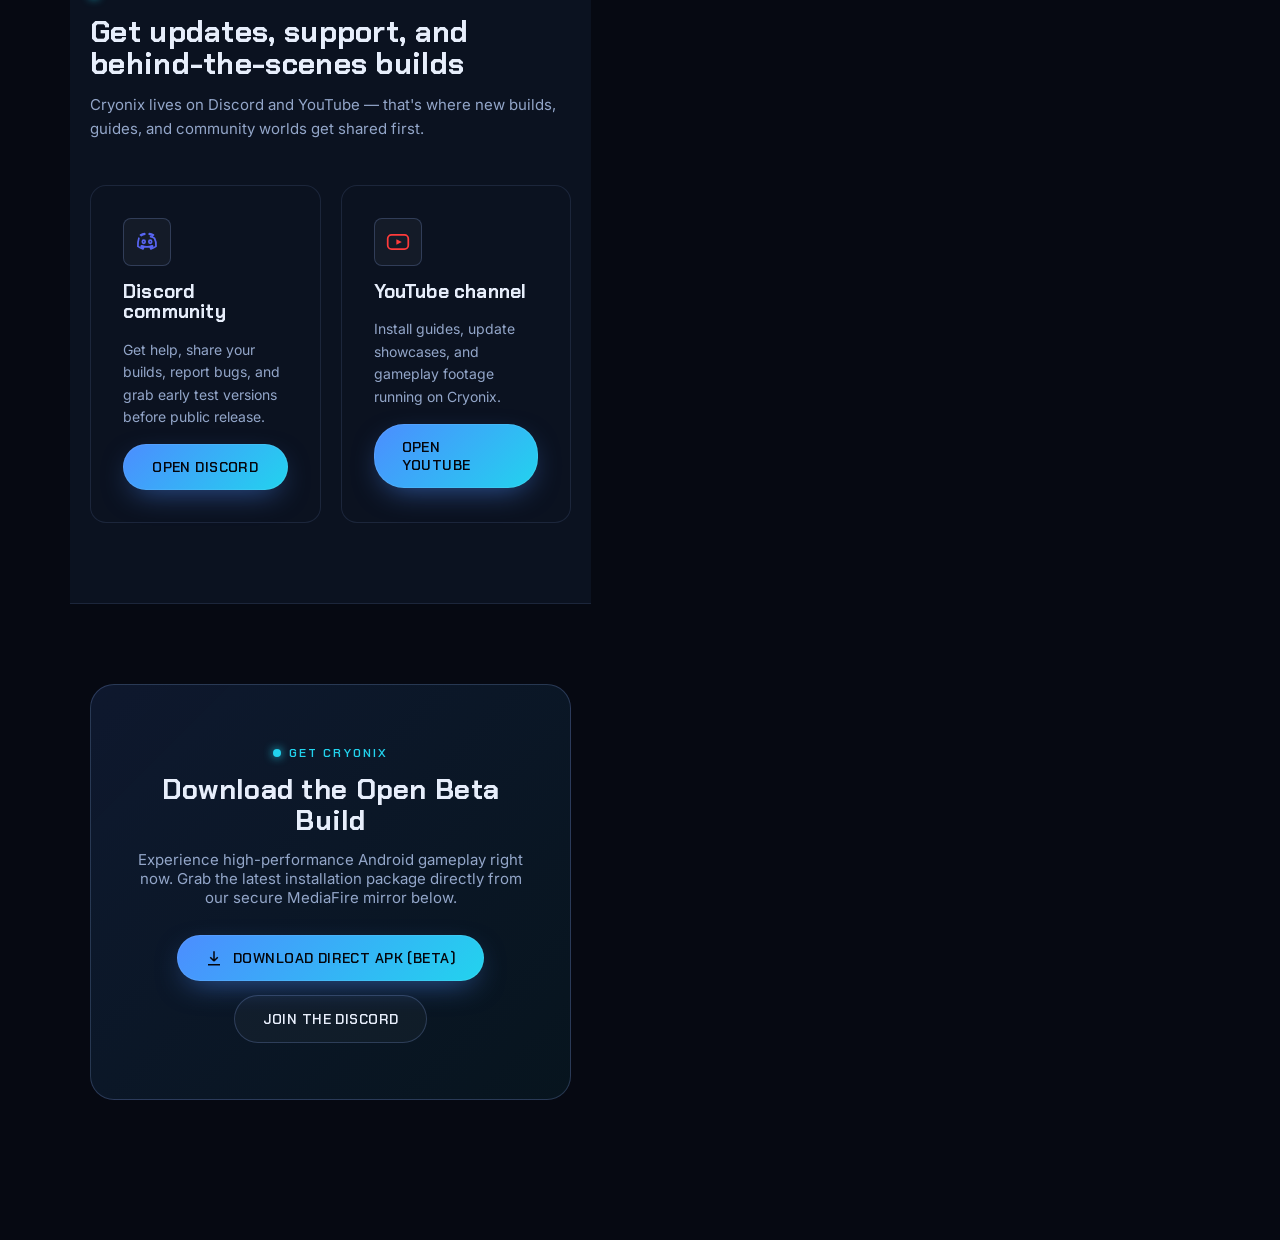
==== commit f890a840: "Update index.html" ====
--- a/index.html
+++ b/index.html
@@ -1,442 +1,904 @@
 <!DOCTYPE html>
 <html lang="en">
 <head>
-<meta charset="UTF-8" />
-<meta name="viewport" content="width=device-width, initial-scale=1.0, viewport-fit=cover" />
-<title>Crynoix Launcher — Minecraft Java on Android</title>
-<meta name="description" content="Crynoix Launcher runs Minecraft Java Edition on Android. Download the APK, read real player reviews, get support." />
-<link rel="preconnect" href="https://fonts.googleapis.com" />
-<link rel="preconnect" href="https://fonts.gstatic.com" crossorigin />
-<link href="https://fonts.googleapis.com/css2?family=Space+Grotesk:wght@500;600;700&family=Inter:wght@400;500;600&family=JetBrains+Mono:wght@400;500&display=swap" rel="stylesheet" />
+<meta charset="UTF-8">
+<meta name="viewport" content="width=device-width, initial-scale=1, viewport-fit=cover">
+<title>Cryonix Launcher — Minecraft Launcher for Android</title>
+<meta name="description" content="Cryonix Launcher is a fast, lightweight fan-made Minecraft launcher for Android. Multi-version support, mods, custom skins, built for touch.">
+<meta name="theme-color" content="#060912">
+
+<link rel="icon" type="image/png" href="https://raw.githubusercontent.com/hollowlauncher/Crynoix_website/main/20260703_210052.png">
+<link rel="apple-touch-icon" href="https://raw.githubusercontent.com/hollowlauncher/Crynoix_website/main/20260703_210052.png">
+
+<link rel="preconnect" href="https://fonts.googleapis.com">
+<link rel="preconnect" href="https://fonts.gstatic.com" crossorigin>
+<link href="https://fonts.googleapis.com/css2?family=Chakra+Petch:wght=500;600;700&family=Inter:wght=400;500;600;700&display=swap" rel="stylesheet">
+
 <style>
+  /* ============ TOKENS ============ */
   :root{
-    --bg:#12141a;
-    --surface:#1a1e26;
-    --surface-2:#20242e;
-    --border:#2a2f3b;
-    --text:#e9ebf1;
-    --text-dim:#9aa1b2;
-    --signal:#ff6a3d;
-    --signal-dim:#5c2c1c;
-    --mint:#3ddc97;
-    --radius:14px;
-  }
-  *{box-sizing:border-box;margin:0;padding:0;}
+    --bg:#060912;
+    --bg-panel:#0B1220;
+    --bg-panel-2:#101B33;
+    --bg-panel-3:#0E1830;
+    --line:rgba(150,180,255,0.12);
+    --line-strong:rgba(150,180,255,0.22);
+    --accent:#4C8DFF;
+    --accent-2:#22D3EE;
+    --accent-warm:#FFB454;
+    --text:#E7EEFB;
+    --text-dim:#93A6C9;
+    --text-dimmer:#5D7093;
+    --radius:16px;
+    --radius-sm:8px;
+    --radius-lg:24px;
+    --font-display:'Chakra Petch', sans-serif;
+    --font-body:'Inter', sans-serif;
+    --maxw:1180px;
+  }
+
+  *{box-sizing:border-box;}
   html{scroll-behavior:smooth;}
   body{
-    background:var(--bg);
+    margin:0;
+    background:
+      radial-gradient(1100px 600px at 85% -10%, rgba(76,141,255,0.16), transparent 60%),
+      radial-gradient(900px 500px at -10% 20%, rgba(34,211,238,0.10), transparent 55%),
+      var(--bg);
     color:var(--text);
-    font-family:'Inter',sans-serif;
-    line-height:1.55;
+    font-family:var(--font-body);
     -webkit-font-smoothing:antialiased;
-  }
-  h1,h2,h3{font-family:'Space Grotesk',sans-serif;letter-spacing:-0.01em;}
-  .mono{font-family:'JetBrains Mono',monospace;}
-  .container{max-width:1120px;margin:0 auto;padding:0 24px;}
+    overflow-x:hidden;
+  }
+  img{max-width:100%;display:block;}
   a{color:inherit;text-decoration:none;}
-  img,svg{display:block;}
-  button{font-family:inherit;cursor:pointer;}
-
-  /* isometric block-grid signature backdrop */
-  .block-grid{
-    position:absolute; inset:0;
-    background-image:
-      linear-gradient(30deg, var(--border) 1px, transparent 1px),
-      linear-gradient(150deg, var(--border) 1px, transparent 1px),
-      linear-gradient(90deg, var(--border) 1px, transparent 1px);
-    background-size: 52px 90px, 52px 90px, 52px 90px;
-    opacity:0.35;
-    mask-image: radial-gradient(ellipse 70% 60% at 50% 20%, black 40%, transparent 90%);
-  }
-
-  /* nav */
-  header.top{position:sticky; top:0; z-index:50; background:rgba(18,20,26,0.85); backdrop-filter:blur(10px); border-bottom:1px solid var(--border);}
-  .nav{display:flex; align-items:center; justify-content:space-between; height:64px;}
-  .brand{display:flex; align-items:center; gap:10px; font-family:'Space Grotesk',sans-serif; font-weight:700; font-size:1.1rem;}
-  .nav-links{display:flex; gap:28px; font-size:0.92rem; color:var(--text-dim);}
-  .nav-links a:hover{color:var(--text);}
-  .nav-cta{display:flex; align-items:center; gap:14px;}
-  .burger{display:none; width:40px; height:40px; align-items:center; justify-content:center; background:none; border:1px solid var(--border); border-radius:10px; color:var(--text);}
-  .burger svg{width:18px; height:18px;}
-
-  .mobile-panel{
-    display:none; flex-direction:column; gap:2px;
-    border-bottom:1px solid var(--border); background:var(--surface);
-    overflow:hidden; max-height:0; transition:max-height 0.25s ease;
-  }
-  .mobile-panel.open{max-height:320px;}
-  .mobile-panel a, .mobile-panel .mp-cta{
-    padding:16px 24px; border-top:1px solid var(--border); font-size:0.95rem;
-  }
-  .mobile-panel .mp-cta{color:var(--signal); font-weight:600;}
-
-  /* buttons */
-  .btn{display:inline-flex; align-items:center; gap:8px; padding:13px 22px; border-radius:10px; font-weight:600; font-size:0.92rem; border:1px solid transparent; transition:transform 0.15s ease, background 0.15s ease;}
-  .btn:active{transform:scale(0.97);}
-  .btn-primary{background:var(--signal); color:#14100d;}
-  .btn-primary:hover{background:#ff8259;}
-  .btn-secondary{background:transparent; border-color:var(--border); color:var(--text);}
-  .btn-secondary:hover{border-color:#3a4150;}
-  .btn-block{width:100%; justify-content:center;}
-
-  /* hero */
-  .hero{position:relative; overflow:hidden; padding:72px 0 88px;}
-  .eyebrow{font-family:'JetBrains Mono',monospace; font-size:0.78rem; color:var(--mint); letter-spacing:0.06em; text-transform:uppercase; margin-bottom:14px;}
-  .hero-grid{position:relative; display:grid; grid-template-columns:1.1fr 0.9fr; gap:56px; align-items:center;}
-  h1.display{font-size:clamp(2.2rem, 4.4vw, 3.4rem); font-weight:700; line-height:1.06;}
-  h1.display span{color:var(--signal);}
-  .hero-copy{margin-top:18px; color:var(--text-dim); font-size:1.05rem; max-width:46ch;}
-  .hero-actions{display:flex; gap:14px; margin-top:30px; flex-wrap:wrap;}
-  .hero-meta{display:flex; gap:22px; margin-top:26px; font-size:0.82rem; color:var(--text-dim);}
-  .hero-meta strong{color:var(--text); font-family:'JetBrains Mono',monospace; display:block; font-size:1.15rem;}
-
-  /* phone mock */
+  ul{list-style:none;margin:0;padding:0;}
+  h1,h2,h3{font-family:var(--font-display);margin:0;line-height:1.08;letter-spacing:0.01em;}
+  p{margin:0;color:var(--text-dim);}
+  section{position:relative;}
+  .wrap{max-width:var(--maxw);margin:0 auto;padding:0 20px;}
+  .eyebrow{
+    display:inline-flex;align-items:center;gap:8px;
+    font-family:var(--font-display);font-size:12px;font-weight:600;
+    letter-spacing:0.18em;text-transform:uppercase;color:var(--accent-2);
+  }
+  .eyebrow::before{
+    content:"";width:8px;height:8px;background:var(--accent-2);
+    border-radius:50%;
+    box-shadow:0 0 10px var(--accent-2);
+  }
+  .badge-beta {
+    background: rgba(34, 211, 238, 0.15);
+    color: var(--accent-2);
+    border: 1px solid rgba(34, 211, 238, 0.3);
+    padding: 2px 8px;
+    font-size: 11px;
+    font-weight: 700;
+    border-radius: 20px;
+    text-transform: uppercase;
+    letter-spacing: 0.05em;
+    margin-left: 6px;
+    vertical-align: middle;
+    display: inline-block;
+  }
+  ::selection{background:var(--accent);color:#04060c;}
+
+  /* Rounded layout utility replacing pixel-corners */
+  .pixel-corners{
+    border-radius: var(--radius-lg);
+    overflow: hidden;
+  }
+
+  .btn{
+    display:inline-flex;align-items:center;justify-content:center;gap:10px;
+    font-family:var(--font-display);font-weight:600;font-size:14px;letter-spacing:0.03em;
+    padding:14px 28px;border:none;cursor:pointer;text-transform:uppercase;
+    border-radius: 30px;
+    transition:transform .15s ease, box-shadow .15s ease, background .15s ease;
+  }
+  .btn:active{transform:translateY(1px) scale(0.99);}
+  .btn-primary{
+    background:linear-gradient(135deg,var(--accent),var(--accent-2));
+    color:#04060c;
+    box-shadow:0 0 0 1px rgba(255,255,255,0.08) inset, 0 10px 30px -10px rgba(76,141,255,0.6);
+  }
+  .btn-primary:hover{box-shadow:0 0 0 1px rgba(255,255,255,0.15) inset, 0 14px 34px -8px rgba(76,141,255,0.75); transform: translateY(-1px);}
+  .btn-ghost{
+    background:rgba(255,255,255,0.03);
+    color:var(--text);
+    border:1px solid var(--line-strong);
+  }
+  .btn-ghost:hover{background:rgba(255,255,255,0.07);border-color:var(--accent-2); color:var(--accent-2);}
+  .btn-block{width:100%; border-radius: var(--radius);}
+  .btn svg{width:18px;height:18px;flex-shrink:0;}
+
+  /* ============ NAV ============ */
+  header{
+    position:sticky;top:0;z-index:100;
+    background:rgba(6,9,18,0.72);
+    backdrop-filter:blur(14px) saturate(140%);
+    -webkit-backdrop-filter:blur(14px) saturate(140%);
+    border-bottom:1px solid var(--line);
+  }
+  .nav{display:flex;align-items:center;justify-content:space-between;padding:14px 20px;max-width:var(--maxw);margin:0 auto;}
+  .brand{display:flex;align-items:center;gap:10px;}
+  .brand img{width:34px;height:34px;object-fit:contain;border-radius: 6px; filter:drop-shadow(0 0 10px rgba(76,141,255,0.55));}
+  .brand span{font-family:var(--font-display);font-weight:700;font-size:16px;letter-spacing:0.03em;}
+  .brand .hi{color:var(--accent-2);}
+  .nav-links{display:flex;align-items:center;gap:28px;}
+  .nav-links a{
+    font-size:13px;font-weight:600;letter-spacing:0.04em;text-transform:uppercase;
+    color:var(--text-dim);transition:color .15s ease;
+  }
+  .nav-links a:hover{color:var(--accent-2);}
+  .nav-cta{display:flex;align-items:center;gap:12px;}
+  .nav-cta .btn{padding:11px 18px;font-size:12px;}
+  .burger{
+    display:none;width:40px;height:40px;border:1px solid var(--line-strong);background:rgba(255,255,255,0.03);
+    align-items:center;justify-content:center;cursor:pointer;border-radius: var(--radius-sm);
+  }
+  .burger span{display:block;width:18px;height:2px;background:var(--text);position:relative;}
+  .burger span::before,.burger span::after{content:"";position:absolute;left:0;width:18px;height:2px;background:var(--text);transition:transform .2s ease;}
+  .burger span::before{top:-6px;}
+  .burger span::after{top:6px;}
+
+  .mobile-menu{
+    display:none;flex-direction:column;gap:2px;
+    background:var(--bg-panel);border-bottom:1px solid var(--line);
+    padding:10px 20px 18px;
+  }
+  .mobile-menu a{
+    padding:13px 4px;font-size:14px;font-weight:600;color:var(--text-dim);
+    border-bottom:1px solid var(--line);text-transform:uppercase;letter-spacing:0.04em;
+  }
+  .mobile-menu a:last-child{border-bottom:none;}
+  .mobile-menu.open{display:flex;}
+
+  /* ============ HERO ============ */
+  .hero{padding:64px 0 60px;overflow:hidden;}
+  .hero-grid{display:grid;grid-template-columns:1.05fr 0.95fr;gap:48px;align-items:center;}
+  .hero h1{font-size:44px;margin:16px 0 18px;}
+  .hero h1 .accent{color:var(--accent-2);}
+  .hero p.lede{font-size:16px;line-height:1.65;max-width:480px;margin-bottom:28px;}
+  .hero-actions{display:flex;gap:14px;flex-wrap:wrap;margin-bottom:36px;}
+  .hero-stats{display:flex;gap:28px;flex-wrap:wrap;}
+  .hstat b{display:block;font-family:var(--font-display);font-size:22px;color:var(--text);}
+  .hstat span{font-size:11px;color:var(--text-dimmer);text-transform:uppercase;letter-spacing:0.08em;}
+
+  .hero-art{
+    position:relative;display:flex;align-items:center;justify-content:center;
+    aspect-ratio:1/1;
+  }
+  .hero-art .ring{
+    position:absolute;inset:0;border:1px solid var(--line); border-radius: 50%;
+    animation:spin 40s linear infinite;
+  }
+  .hero-art .ring.r2{inset:34px;border-style:dashed;border-color:var(--line-strong);animation-duration:60s;animation-direction:reverse;}
+  @keyframes spin{to{transform:rotate(360deg);}}
+  .hero-art .glow{
+    position:absolute;width:70%;height:70%;
+    background:radial-gradient(circle, rgba(76,141,255,0.35), transparent 70%);
+    filter:blur(10px);
+  }
+  .hero-art img{
+    position:relative;width:56%;border-radius: var(--radius-lg); filter:drop-shadow(0 20px 50px rgba(76,141,255,0.45));
+    animation:float 5s ease-in-out infinite;
+  }
+  @keyframes float{0%,100%{transform:translateY(0px);}50%{transform:translateY(-14px);}}
+
+  /* ============ SECTION HEADS ============ */
+  .sec-head{max-width:600px;margin-bottom:44px;}
+  .sec-head h2{font-size:30px;margin:14px 0 12px;}
+  .sec-head p{font-size:15px;line-height:1.6;}
+  section.pad{padding:80px 0;}
+  .divider{height:1px;background:linear-gradient(90deg,transparent,var(--line-strong),transparent);}
+
+  /* ============ FEATURES ============ */
+  .feat-grid{display:grid;grid-template-columns:repeat(3,1fr);gap:16px;}
+  .feat-card{
+    background:var(--bg-panel);padding:28px 24px;transition:background .2s ease, transform .2s ease;
+    border-radius: var(--radius);
+    border: 1px solid var(--line);
+  }
+  .feat-card:hover{background:var(--bg-panel-2); transform: translateY(-2px);}
+  .feat-icon{
+    width:42px;height:42px;display:flex;align-items:center;justify-content:center;
+    background:rgba(76,141,255,0.10);border:1px solid var(--line-strong);margin-bottom:18px;
+    border-radius: var(--radius-sm);
+  }
+  .feat-icon svg{width:22px;height:22px;stroke:var(--accent-2);}
+  .feat-card h3{font-size:16px;margin-bottom:8px;font-weight:600;letter-spacing:0.01em;}
+  .feat-card p{font-size:13.5px;line-height:1.55;}
+
+  /* ============ PREVIEW / PHONE MOCK ============ */
+  .preview{display:grid;grid-template-columns:0.85fr 1.15fr;gap:56px;align-items:center;}
   .phone{
-    justify-self:center; width:250px; height:510px; border-radius:34px;
-    background:linear-gradient(160deg, var(--surface-2), var(--surface));
-    border:1px solid var(--border); padding:14px; position:relative;
-    box-shadow:0 30px 70px -30px rgba(0,0,0,0.7);
-  }
-  .phone::before{content:""; position:absolute; top:22px; left:50%; transform:translateX(-50%); width:60px; height:6px; border-radius:4px; background:#0d0f14;}
-  .phone-screen{width:100%; height:100%; border-radius:22px; background:#0d0f14; padding:20px 14px; display:flex; flex-direction:column; gap:10px;}
-  .ps-row{height:46px; border-radius:10px; background:var(--surface-2); display:flex; align-items:center; padding:0 12px; gap:10px; border:1px solid var(--border);}
-  .ps-dot{width:22px; height:22px; border-radius:6px; background:var(--mint); flex-shrink:0;}
-  .ps-line{height:8px; border-radius:4px; background:#2c313d; flex:1;}
-  .ps-tall{flex:1; border-radius:12px; background:linear-gradient(160deg, var(--signal-dim), #0d0f14); border:1px solid var(--border); margin-top:6px;}
-
-  /* sections */
-  section{padding:88px 0;}
-  .section-alt{background:var(--surface); border-top:1px solid var(--border); border-bottom:1px solid var(--border);}
-  .section-heading{max-width:560px; margin-bottom:44px;}
-  .section-heading h2{font-size:clamp(1.6rem, 2.6vw, 2.1rem); margin-top:8px;}
-
-  .card-grid{display:grid; grid-template-columns:repeat(2, 1fr); gap:18px;}
-  .card{background:var(--surface); border:1px solid var(--border); border-radius:var(--radius); padding:26px;}
-  .card h3{font-size:1.05rem; margin-bottom:8px;}
-  .card p{color:var(--text-dim); font-size:0.92rem; margin-bottom:18px;}
-  .card .mono{font-size:0.78rem; color:var(--mint); display:block; margin-bottom:10px;}
-
-  .support-grid{display:grid; grid-template-columns:repeat(2, 1fr); gap:18px;}
-  .support-card{background:var(--bg); border:1px solid var(--border); border-radius:var(--radius); padding:26px; transition:border-color 0.15s ease;}
-  .support-card:hover{border-color:var(--signal);}
-  .support-card h3{font-size:1rem; margin-bottom:6px;}
-  .support-card p{color:var(--text-dim); font-size:0.88rem;}
-
-  /* reviews */
-  .rating-summary{display:flex; align-items:center; gap:22px; margin-bottom:34px; flex-wrap:wrap;}
-  .rating-big{font-family:'JetBrains Mono',monospace; font-size:2.6rem; font-weight:600;}
-  .stars{color:var(--signal); font-size:1.1rem; letter-spacing:2px;}
-  .rating-count{color:var(--text-dim); font-size:0.85rem;}
-
-  .review-form{background:var(--surface); border:1px solid var(--border); border-radius:var(--radius); padding:24px; margin-bottom:40px;}
-  .review-form h3{font-size:1rem; margin-bottom:16px;}
-  .form-row{display:grid; grid-template-columns:1fr 1fr; gap:12px; margin-bottom:12px;}
-  input, textarea{
-    width:100%; background:var(--bg); border:1px solid var(--border); border-radius:9px;
-    padding:11px 13px; color:var(--text); font-family:inherit; font-size:0.9rem;
-  }
-  input:focus, textarea:focus{outline:2px solid var(--mint); outline-offset:1px; border-color:transparent;}
-  textarea{resize:vertical; min-height:80px; margin-bottom:12px;}
-  .star-picker{display:flex; gap:6px; margin-bottom:14px;}
-  .star-picker button{background:none; border:none; font-size:1.5rem; color:var(--border); line-height:1;}
-  .star-picker button.active{color:var(--signal);}
-  .form-status{font-size:0.85rem; margin-top:10px; min-height:1em;}
-  .form-status.ok{color:var(--mint);}
-  .form-status.err{color:var(--signal);}
-
-  .review-list{display:flex; flex-direction:column; gap:14px;}
-  .review-card{background:var(--surface); border:1px solid var(--border); border-radius:var(--radius); padding:20px 22px;}
-  .review-top{display:flex; justify-content:space-between; align-items:center; margin-bottom:8px; gap:10px; flex-wrap:wrap;}
-  .review-name{font-weight:600; font-size:0.92rem;}
-  .review-date{color:var(--text-dim); font-size:0.78rem; font-family:'JetBrains Mono',monospace;}
-  .review-body{color:#c7cbd6; font-size:0.92rem;}
-  .review-stars{color:var(--signal); font-size:0.9rem; letter-spacing:1px;}
-  .empty-state{color:var(--text-dim); font-size:0.9rem; padding:20px 0;}
-
-  footer{padding:40px 0; border-top:1px solid var(--border); color:var(--text-dim); font-size:0.82rem; display:flex; justify-content:space-between; flex-wrap:wrap; gap:10px;}
-
-  @media (max-width:860px){
-    .nav-links, .nav-cta{display:none;}
+    width:100%;max-width:280px;margin:0 auto;
+    background:#03050a;border:6px solid #0d1424;
+    border-radius:36px;padding:10px;
+    box-shadow:0 30px 80px -20px rgba(76,141,255,0.35), 0 0 0 1px var(--line);
+  }
+  .phone-notch{width:70px;height:6px;background:#0d1424;border-radius:6px;margin:0 auto 8px;}
+  .phone-screen{
+    background:linear-gradient(180deg,var(--bg-panel-3),var(--bg));
+    border-radius:24px;padding:16px 14px 20px;min-height:420px;
+    border:1px solid var(--line);
+  }
+  .phone-topbar{display:flex;align-items:center;gap:8px;margin-bottom:16px;}
+  .phone-topbar img{width:20px;height:20px;border-radius: 4px;}
+  .phone-topbar b{font-family:var(--font-display);font-size:12px;letter-spacing:0.05em;}
+  .phone-search{
+    background:rgba(255,255,255,0.04);border:1px solid var(--line);
+    padding:9px 12px;font-size:11px;color:var(--text-dimmer);margin-bottom:16px;
+    border-radius: var(--radius-sm);
+  }
+  .world-grid{display:grid;grid-template-columns:repeat(3,1fr);gap:9px;margin-bottom:16px;}
+  .world-tile{
+    aspect-ratio:1/1;border:1px solid var(--line-strong);
+    background:linear-gradient(145deg,var(--bg-panel-2),var(--bg-panel));
+    display:flex;align-items:end;padding:5px;position:relative;overflow:hidden;
+    border-radius: var(--radius-sm);
+  }
+  .world-tile::before{
+    content:"";position:absolute;top:0;left:0;right:0;height:55%;
+    background:linear-gradient(160deg, rgba(76,141,255,0.35), rgba(34,211,238,0.15));
+  }
+  .world-tile span{position:relative;font-size:8.5px;font-weight:600;color:var(--text);z-index:2;}
+  .phone-footer-btn{
+    background:linear-gradient(135deg,var(--accent),var(--accent-2));color:#04060c;
+    text-align:center;padding:11px;font-family:var(--font-display);font-size:11px;
+    font-weight:700;letter-spacing:0.06em;text-transform:uppercase;
+    border-radius: 30px;
+  }
+  .preview-copy ul{display:flex;flex-direction:column;gap:16px;margin-top:24px;}
+  .preview-copy li{display:flex;gap:12px;font-size:14.5px;color:var(--text-dim);line-height:1.55;}
+  .preview-copy li::before{content:"▸";color:var(--accent-2);flex-shrink:0;}
+
+  /* ============ REVIEWS ============ */
+  .rev-summary{
+    display:flex;align-items:center;gap:28px;flex-wrap:wrap;
+    background:var(--bg-panel);border:1px solid var(--line);padding:26px 28px;margin-bottom:36px;
+    border-radius: var(--radius);
+  }
+  .rev-score{font-family:var(--font-display);font-size:48px;color:var(--text);}
+  .rev-score-sub{display:flex;flex-direction:column;gap:4px;}
+  .stars{display:flex;gap:3px;}
+  .stars svg{width:16px;height:16px;}
+  .rev-summary-count{font-size:12px;color:var(--text-dimmer);text-transform:uppercase;letter-spacing:0.06em;}
+  .rev-cta{margin-left:auto;}
+
+  .rev-layout{display:grid;grid-template-columns:1fr 340px;gap:32px;align-items:start;}
+  .rev-list{display:flex;flex-direction:column;gap:14px;}
+  .rev-card{
+    background:var(--bg-panel);border:1px solid var(--line);padding:20px 22px;
+    border-radius: var(--radius);
+  }
+  .rev-card-top{display:flex;align-items:center;justify-content:space-between;margin-bottom:8px;flex-wrap:wrap;gap:6px;}
+  .rev-user{display:flex;align-items:center;gap:10px;}
+  .rev-avatar{
+    width:34px;height:34px;background:linear-gradient(135deg,var(--accent),var(--accent-2));
+    display:flex;align-items:center;justify-content:center;font-family:var(--font-display);
+    font-weight:700;font-size:13px;color:#04060c;flex-shrink:0; border-radius: 50%;
+  }
+  .rev-name{font-size:14px;font-weight:600;}
+  .rev-date{font-size:11px;color:var(--text-dimmer);}
+  .rev-body{font-size:13.5px;line-height:1.6;color:var(--text-dim);}
+
+  .rev-form{
+    background:var(--bg-panel);border:1px solid var(--line);padding:24px;
+    position:sticky;top:90px; border-radius: var(--radius);
+  }
+  .rev-form h3{font-size:15px;margin-bottom:16px;}
+  .field{margin-bottom:14px;}
+  .field label{display:block;font-size:11px;color:var(--text-dimmer);text-transform:uppercase;letter-spacing:0.06em;margin-bottom:6px;}
+  .field input,.field textarea{
+    width:100%;background:rgba(255,255,255,0.03);border:1px solid var(--line-strong);
+    color:var(--text);font-family:var(--font-body);font-size:13.5px;padding:11px 12px;
+    resize:vertical; border-radius: var(--radius-sm);
+  }
+  .field input:focus,.field textarea:focus{outline:none;border-color:var(--accent-2);}
+  .star-picker{display:flex;gap:6px;}
+  .star-picker button{
+    background:none;border:none;cursor:pointer;padding:2px;
+  }
+  .star-picker svg{width:24px;height:24px;stroke:var(--text-dimmer);fill:none;transition:fill .12s ease, stroke .12s ease;}
+  .star-picker button.active svg,.star-picker svg.filled{fill:var(--accent-warm);stroke:var(--accent-warm);}
+  .form-msg{font-size:12px;margin-top:10px;color:var(--accent-2);min-height:14px;}
+
+  /* ============ COMMUNITY ============ */
+  .comm-grid{display:grid;grid-template-columns:1fr 1fr;gap:20px;}
+  .comm-card{
+    background:var(--bg-panel);border:1px solid var(--line);padding:32px;
+    display:flex;flex-direction:column;gap:16px; border-radius: var(--radius);
+  }
+  .comm-icon{width:48px;height:48px;display:flex;align-items:center;justify-content:center;background:rgba(255,255,255,0.04);border:1px solid var(--line-strong); border-radius: var(--radius-sm);}
+  .comm-icon svg{width:26px;height:26px;}
+  .comm-card h3{font-size:19px;}
+  .comm-card p{font-size:14px;line-height:1.6;}
+
+  /* ============ GET / DOWNLOAD ============ */
+  .get{
+    background:linear-gradient(135deg, rgba(76,141,255,0.12), rgba(34,211,238,0.06));
+    border:1px solid var(--line-strong);padding:56px 40px;text-align:center;
+    border-radius: var(--radius-lg);
+  }
+  .get h2{font-size:28px;margin-bottom:14px;}
+  .get p{max-width:520px;margin:0 auto 28px;font-size:15px;}
+  .get-actions{display:flex;gap:14px;justify-content:center;flex-wrap:wrap;}
+
+  /* ============ FOOTER ============ */
+  footer{border-top:1px solid var(--line);padding:48px 0 28px;margin-top:40px;}
+  .foot-top{display:flex;justify-content:space-between;flex-wrap:wrap;gap:32px;margin-bottom:32px;}
+  .foot-brand{max-width:320px;}
+  .foot-brand .brand{margin-bottom:12px;}
+  .foot-brand p{font-size:13px;line-height:1.6;}
+  .foot-links{display:flex;gap:56px;flex-wrap:wrap;}
+  .foot-col h4{font-family:var(--font-display);font-size:12px;text-transform:uppercase;letter-spacing:0.08em;color:var(--text-dimmer);margin-bottom:14px;}
+  .foot-col a{display:block;font-size:13.5px;color:var(--text-dim);margin-bottom:10px;}
+  .foot-col a:hover{color:var(--accent-2);}
+  .foot-bottom{display:flex;justify-content:space-between;align-items:center;flex-wrap:wrap;gap:14px;padding-top:24px;border-top:1px solid var(--line);}
+  .foot-bottom p{font-size:11.5px;color:var(--text-dimmer);line-height:1.6;max-width:640px;}
+  .foot-social{display:flex;gap:10px;}
+  .foot-social a{width:36px;height:36px;display:flex;align-items:center;justify-content:center;border:1px solid var(--line-strong); border-radius: 50%;}
+  .foot-social svg{width:16px;height:16px;}
+
+  /* ============ RESPONSIVE ============ */
+  @media (max-width:920px){
+    .hero-grid{grid-template-columns:1fr;}
+    .hero-art{order:-1;max-width:260px;margin:0 auto;}
+    .hero h1{font-size:34px;}
+    .feat-grid{grid-template-columns:repeat(2,1fr); gap:14px;}
+    .preview{grid-template-columns:1fr;}
+    .rev-layout{grid-template-columns:1fr;}
+    .rev-form{position:static;}
+    .comm-grid{grid-template-columns:1fr;}
+  }
+  @media (max-width:680px){
+    .nav-links{display:none;}
+    .nav-cta .btn-ghost{display:none;}
     .burger{display:flex;}
-    .mobile-panel{display:flex;}
-    .hero-grid{grid-template-columns:1fr; text-align:left;}
-    .phone{display:none;}
-    .card-grid, .support-grid{grid-template-columns:1fr;}
-    .form-row{grid-template-columns:1fr;}
-    section{padding:60px 0;}
+    .hero{padding:36px 0 40px;}
+    .hero h1{font-size:28px;}
+    .hero-stats{gap:20px;}
+    .feat-grid{grid-template-columns:1fr;}
+    section.pad{padding:56px 0;}
+    .sec-head h2{font-size:24px;}
+    .rev-summary{flex-direction:column;align-items:flex-start;gap:14px;}
+    .rev-cta{margin-left:0;width:100%;}
+    .rev-cta .btn{width:100%;}
+    .get{padding:40px 22px;}
+    .foot-top{flex-direction:column;}
+    .foot-links{gap:32px;}
   }
 </style>
 </head>
 <body>
 
-<header class="top">
-  <nav class="nav container">
-    <a class="brand" href="#">
-      <svg width="30" height="30" viewBox="0 0 30 30" fill="none">
-        <path d="M15 1 L28 8 V22 L15 29 L2 22 V8 Z" stroke="#ff6a3d" stroke-width="2" fill="#1a1e26"/>
-        <path d="M15 1 V15 M15 15 L28 8 M15 15 L2 8 M15 15 V29" stroke="#3ddc97" stroke-width="1.6"/>
-      </svg>
-      Crynoix
+<!-- ============ NAV ============ -->
+<header>
+  <div class="nav">
+    <a href="#top" class="brand">
+      <img src="https://raw.githubusercontent.com/hollowlauncher/Crynoix_website/main/20260703_210052.png" alt="Cryonix Launcher logo">
+      <span>CRYONIX <span class="hi">LAUNCHER</span></span>
     </a>
-    <div class="nav-links">
-      <a href="#download">Download</a>
+    <nav class="nav-links">
+      <a href="#features">Features</a>
+      <a href="#preview">Preview</a>
       <a href="#reviews">Reviews</a>
-      <a href="#support">Support</a>
+      <a href="#community">Community</a>
+    </nav>
+    <div class="nav-cta">
+      <a href="https://discord.gg/6xvhFhce7F" target="_blank" rel="noopener" class="btn btn-ghost">Discord</a>
+      <a href="https://www.mediafire.com/file/f9nkuy9cgaulx93/CRYONIX+LAUNCHER.apk/file" target="_blank" class="btn btn-primary">Download APK</a>
+      <button class="burger" id="burgerBtn" aria-label="Open menu" aria-expanded="false">
+        <span></span>
+      </button>
     </div>
-    <div class="nav-cta">
-      <a class="btn btn-primary" href="#download">Get the APK</a>
-    </div>
-    <button class="burger" id="burgerBtn" aria-label="Open menu" aria-expanded="false">
-      <svg viewBox="0 0 24 24" fill="none" stroke="currentColor" stroke-width="2"><path d="M3 6h18M3 12h18M3 18h18"/></svg>
-    </button>
-  </nav>
-  <div class="mobile-panel" id="mobilePanel">
-    <a href="#download">Download</a>
+  </div>
+  <div class="mobile-menu" id="mobileMenu">
+    <a href="#features">Features</a>
+    <a href="#preview">Preview</a>
     <a href="#reviews">Reviews</a>
-    <a href="#support">Support</a>
-    <a class="mp-cta" href="#download">Get the APK →</a>
+    <a href="#community">Community</a>
+    <a href="https://www.mediafire.com/file/f9nkuy9cgaulx93/CRYONIX+LAUNCHER.apk/file" target="_blank">Download APK</a>
   </div>
 </header>
 
-<main>
+<main id="top">
+
+  <!-- ============ HERO ============ -->
   <section class="hero">
-    <div class="block-grid" aria-hidden="true"></div>
-    <div class="container hero-grid">
+    <div class="wrap hero-grid">
       <div>
-        <p class="eyebrow">Minecraft Java Edition · Android</p>
-        <h1 class="display">Run real Java Edition, <span>on your phone.</span></h1>
-        <p class="hero-copy">Crynoix launches unmodified Minecraft Java on Android — mods, shaders, and your existing worlds included. No PC required.</p>
+        <span class="eyebrow">Unofficial Android Launcher <span class="badge-beta">Beta</span></span>
+        <h1>Launch worlds, <span class="accent">not menus.</span></h1>
+        <p class="lede">Cryonix is a fast, lightweight fan-made Minecraft launcher built for Android. Pick a version, load your mods, and drop straight into your world — no clutter, no waiting around.</p>
         <div class="hero-actions">
-          <a class="btn btn-primary" href="#download">Download for Android</a>
-          <a class="btn btn-secondary" href="#reviews">See player reviews</a>
-        </div>
-        <div class="hero-meta">
-          <div><strong>1.8 – 1.21.x</strong>Supported versions</div>
-          <div><strong>Fabric</strong>Mod loader built in</div>
-          <div><strong>Free</strong>No account paywall</div>
-        </div>
-      </div>
-      <div class="phone" aria-hidden="true">
-        <div class="phone-screen">
-          <div class="ps-row"><div class="ps-dot"></div><div class="ps-line"></div></div>
-          <div class="ps-row"><div class="ps-dot"></div><div class="ps-line"></div></div>
-          <div class="ps-row"><div class="ps-dot"></div><div class="ps-line"></div></div>
-          <div class="ps-tall"></div>
-        </div>
+          <a href="https://www.mediafire.com/file/f9nkuy9cgaulx93/CRYONIX+LAUNCHER.apk/file" target="_blank" class="btn btn-primary">
+            <svg viewBox="0 0 24 24" fill="none" stroke="currentColor" stroke-width="2"><path d="M12 3v13m0 0l-5-5m5 5l5-5M4 21h16"/></svg>
+            Download Beta APK
+          </a>
+          <a href="#preview" class="btn btn-ghost">See it in action</a>
+        </div>
+        <div class="hero-stats">
+          <div class="hstat"><b id="statAvg">—</b><span>Avg. rating</span></div>
+          <div class="hstat"><b id="statCount">0</b><span>Community reviews</span></div>
+          <div class="hstat"><b>Android</b><span>Built for touch</span></div>
+        </div>
+      </div>
+      <div class="hero-art">
+        <div class="ring"></div>
+        <div class="ring r2"></div>
+        <div class="glow"></div>
+        <img src="https://raw.githubusercontent.com/hollowlauncher/Crynoix_website/main/20260703_210052.png" alt="Cryonix La
+    .hero-stats{gap:20px;}
+    .feat-grid{grid-template-columns:1fr;}
+    section.pad{padding:56px 0;}
+    .sec-head h2{font-size:24px;}
+    .rev-summary{flex-direction:column;align-items:flex-start;gap:14px;}
+    .rev-cta{margin-left:0;width:100%;}
+    .rev-cta .btn{width:100%;}
+    .get{padding:40px 22px;}
+    .foot-top{flex-direction:column;}
+    .foot-links{gap:32px;}
+  }
+</style>
+</head>
+<body>
+
+<!-- ============ NAV ============ -->
+<header>
+  <div class="nav">
+    <a href="#top" class="brand">
+      <img src="https://raw.githubusercontent.com/hollowlauncher/Crynoix_website/main/20260703_210052.png" alt="Cryonix Launcher logo">
+      <span>CRYONIX <span class="hi">LAUNCHER</span></span>
+    </a>
+    <nav class="nav-links">
+      <a href="#features">Features</a>
+      <a href="#preview">Preview</a>
+      <a href="#reviews">Reviews</a>
+      <a href="#community">Community</a>
+    </nav>
+    <div class="nav-cta">
+      <a href="https://discord.gg/6xvhFhce7F" target="_blank" rel="noopener" class="btn btn-ghost">Discord</a>
+      <a href="https://www.mediafire.com/file/f9nkuy9cgaulx93/CRYONIX+LAUNCHER.apk/file" target="_blank" class="btn btn-primary">Download APK</a>
+      <button class="burger" id="burgerBtn" aria-label="Open menu" aria-expanded="false">
+        <span></span>
+      </button>
+    </div>
+  </div>
+  <div class="mobile-menu" id="mobileMenu">
+    <a href="#features">Features</a>
+    <a href="#preview">Preview</a>
+    <a href="#reviews">Reviews</a>
+    <a href="#community">Community</a>
+    <a href="https://www.mediafire.com/file/f9nkuy9cgaulx93/CRYONIX+LAUNCHER.apk/file" target="_blank">Download APK</a>
+  </div>
+</header>
+
+<main id="top">
+
+  <!-- ============ HERO ============ -->
+  <section class="hero">
+    <div class="wrap hero-grid">
+      <div>
+        <span class="eyebrow">Unofficial Android Launcher <span class="badge-beta">Beta</span></span>
+        <h1>Launch worlds, <span class="accent">not menus.</span></h1>
+        <p class="lede">Cryonix is a fast, lightweight fan-made Minecraft launcher built for Android. Pick a version, load your mods, and drop straight into your world — no clutter, no waiting around.</p>
+        <div class="hero-actions">
+          <a href="https://www.mediafire.com/file/f9nkuy9cgaulx93/CRYONIX+LAUNCHER.apk/file" target="_blank" class="btn btn-primary">
+            <svg viewBox="0 0 24 24" fill="none" stroke="currentColor" stroke-width="2"><path d="M12 3v13m0 0l-5-5m5 5l5-5M4 21h16"/></svg>
+            Download Beta APK
+          </a>
+          <a href="#preview" class="btn btn-ghost">See it in action</a>
+        </div>
+        <div class="hero-stats">
+          <div class="hstat"><b id="statAvg">—</b><span>Avg. rating</span></div>
+          <div class="hstat"><b id="statCount">0</b><span>Community reviews</span></div>
+          <div class="hstat"><b>Android</b><span>Built for touch</span></div>
+        </div>
+      </div>
+      <div class="hero-art">
+        <div class="ring"></div>
+        <div class="ring r2"></div>
+        <div class="glow"></div>
+        <img src="https://raw.githubusercontent.com/hollowlauncher/Crynoix_website/main/20260703_210052.png" alt="Cryonix Launcher icon">
       </div>
     </div>
   </section>
 
-  <section id="download" class="section-alt">
-    <div class="container">
-      <div class="section-heading">
-        <p class="eyebrow">Download</p>
-        <h2>Two minutes to your first world</h2>
-      </div>
-      <div class="card-grid">
-        <article class="card">
-          <span class="mono">v2.4.1 · ARM64</span>
-          <h3>Android APK</h3>
-          <p>Direct install, no Play Store account needed. Requires Android 8.0 or later.</p>
-          <a class="btn btn-primary btn-block" href="#">Download APK — 74 MB</a>
-        </article>
-        <article class="card">
-          <span class="mono">setup guide</span>
-          <h3>First launch checklist</h3>
-          <p>Import a Java account, point to your Fabric mods folder, and pick a render backend.</p>
-          <a class="btn btn-secondary btn-block" href="#support">Read the guide</a>
-        </article>
+  <div class="wrap"><div class="divider"></div></div>
+
+  <!-- ============ FEATURES ============ -->
+  <section class="pad" id="features">
+    <div class="wrap">
+      <div class="sec-head">
+        <span class="eyebrow">Why Cryonix</span>
+        <h2>Everything a launcher needs. Nothing it doesn't.</h2>
+        <p>Built from the ground up for phones and tablets — every screen is designed for thumbs first.</p>
+      </div>
+
+      <div class="feat-grid">
+        <div class="feat-card">
+          <div class="feat-icon"><svg viewBox="0 0 24 24" fill="none" stroke-width="2" stroke-linecap="round" stroke-linejoin="round"><rect x="3" y="3" width="8" height="8"/><rect x="13" y="3" width="8" height="8"/><rect x="3" y="13" width="8" height="8"/><rect x="13" y="13" width="8" height="8"/></svg></div>
+          <h3>Multi-version support</h3>
+          <p>Switch between Minecraft versions in seconds. Keep old worlds and new snapshots side by side.</p>
+        </div>
+        <div class="feat-card">
+          <div class="feat-icon"><svg viewBox="0 0 24 24" fill="none" stroke-width="2" stroke-linecap="round" stroke-linejoin="round"><path d="M20.5 11.5a2.5 2.5 0 0 0-2.5-2.5h-1v-1a2.5 2.5 0 0 0-5 0v1h-3v-1a2.5 2.5 0 0 0-5 0v1h-1a2.5 2.5 0 0 0 0 5h1v3h-1a2.5 2.5 0 0 0 0 5h1v1a2.5 2.5 0 0 0 5 0v-1h3v1a2.5 2.5 0 0 0 5 0v-1h1a2.5 2.5 0 0 0 0-5h-1v-3h1a2.5 2.5 0 0 0 2.5-2.5z"/></svg></div>
+          <h3>Mods &amp; resource packs</h3>
+          <p>Drop mods and resource packs in without touching a file manager. Cryonix sorts and loads them for you.</p>
+        </div>
+        <div class="feat-card">
+          <div class="feat-icon"><svg viewBox="0 0 24 24" fill="none" stroke-width="2" stroke-linecap="round" stroke-linejoin="round"><rect x="4" y="2" width="16" height="20" rx="1"/><path d="M8 8h8M8 12h8M8 16h4"/></svg></div>
+          <h3>Custom skins</h3>
+          <p>Import or edit skins right on your phone, then sync them straight into your world.</p>
+        </div>
+        <div class="feat-card">
+          <div class="feat-icon"><svg viewBox="0 0 24 24" fill="none" stroke-width="2" stroke-linecap="round" stroke-linejoin="round"><path d="M9 2h6l-1 7h4l-9 13 2-9H7z"/></svg></div>
+          <h3>Runs light</h3>
+          <p>Optimized for mid-range phones. Boots fast, stays cool, and doesn't chew through your battery.</p>
+        </div>
+        <div class="feat-card">
+          <div class="feat-icon"><svg viewBox="0 0 24 24" fill="none" stroke-width="2" stroke-linecap="round" stroke-linejoin="round"><path d="M18 11a6 6 0 1 0-11.32 2.74L4 20l4-1a6 6 0 0 0 10-6z"/></svg></div>
+          <h3>Built for touch</h3>
+          <p>Every screen is laid out for thumbs, not trackpads. No cramped menus, no accidental taps.</p>
+        </div>
+        <div class="feat-card">
+          <div class="feat-icon"><svg viewBox="0 0 24 24" fill="none" stroke-width="2" stroke-linecap="round" stroke-linejoin="round"><path d="M21 12a9 9 0 1 1-2.64-6.36M21 3v6h-6"/></svg></div>
+          <h3>Always updating</h3>
+          <p>New builds ship regularly, shaped by what the community asks for in Discord.</p>
+        </div>
       </div>
     </div>
   </section>
 
-  <section id="reviews">
-    <div class="container">
-      <div class="section-heading">
-        <p class="eyebrow">Reviews</p>
-        <h2>What players are saying</h2>
-      </div>
-
-      <div class="rating-summary" id="ratingSummary">
-        <span class="rating-big mono">—</span>
-        <div>
-          <div class="stars" id="summaryStars">☆☆☆☆☆</div>
-          <div class="rating-count" id="ratingCount">No reviews yet</div>
-        </div>
-      </div>
-
-      <form class="review-form" id="reviewForm">
-        <h3>Leave a review</h3>
-        <div class="form-row">
-          <input type="text" id="reviewName" placeholder="Your name" maxlength="40" required />
-          <input type="text" id="reviewDevice" placeholder="Device (optional, e.g. Pixel 8)" maxlength="40" />
-        </div>
-        <div class="star-picker" id="starPicker" role="radiogroup" aria-label="Rating">
-          <button type="button" data-val="1">★</button>
-          <button type="button" data-val="2">★</button>
-          <button type="button" data-val="3">★</button>
-          <button type="button" data-val="4">★</button>
-          <button type="button" data-val="5">★</button>
-        </div>
-        <textarea id="reviewText" placeholder="How's it running for you?" maxlength="400" required></textarea>
-        <button type="submit" class="btn btn-primary">Post review</button>
-        <div class="form-status" id="formStatus"></div>
-      </form>
-
-      <div class="review-list" id="reviewList">
-        <p class="empty-state">Loading reviews…</p>
+  <!-- ============ PREVIEW ============ -->
+  <section class="pad" id="preview" style="background:var(--bg-panel);border-top:1px solid var(--line);border-bottom:1px solid var(--line);">
+    <div class="wrap preview">
+      <div class="phone">
+        <div class="phone-notch"></div>
+        <div class="phone-screen">
+          <div class="phone-topbar">
+            <img src="https://raw.githubusercontent.com/hollowlauncher/Crynoix_website/main/20260703_210052.png" alt="">
+            <b>CRYONIX</b>
+          </div>
+          <div class="phone-search">Search installed versions…</div>
+          <div class="world-grid">
+            <div class="world-tile"><span>Survival</span></div>
+            <div class="world-tile"><span>Creative</span></div>
+            <div class="world-tile"><span>Modded</span></div>
+            <div class="world-tile"><span>1.21</span></div>
+            <div class="world-tile"><span>Snapshot</span></div>
+            <div class="world-tile"><span>+ New</span></div>
+          </div>
+          <div class="phone-footer-btn">▶ Launch</div>
+        </div>
+      </div>
+      <div class="preview-copy">
+        <span class="eyebrow">On your screen</span>
+        <h2 style="font-size:28px;margin:14px 0 12px;">A launcher that feels like part of the game</h2>
+        <p style="font-size:14.5px;line-height:1.6;">Not a settings menu you have to fight through. Cryonix keeps everything you actually use — versions, worlds, mods, skins — one tap away.</p>
+        <ul>
+          <li>Jump between profiles without losing your place</li>
+          <li>Manage mods and resource packs in one clean list</li>
+          <li>Fully responsive layout, from small phones to tablets</li>
+          <li>Dark interface that's easy on the eyes at night</li>
+        </ul>
       </div>
     </div>
   </section>
 
-  <section id="support" class="section-alt">
-    <div class="container">
-      <div class="section-heading">
-        <p class="eyebrow">Support</p>
-        <h2>Need a hand?</h2>
-      </div>
-      <div class="support-grid">
-        <a class="support-card" href="https://discord.com/invite/" target="_blank" rel="noreferrer">
-          <h3>Discord server</h3>
-          <p>Live help, bug reports, and mod recommendations from the community.</p>
-        </a>
-        <a class="support-card" href="https://www.youtube.com/" target="_blank" rel="noreferrer">
-          <h3>YouTube guides</h3>
-          <p>Setup walkthroughs, performance tuning, and update breakdowns.</p>
-        </a>
+  <!-- ============ REVIEWS ============ -->
+  <section class="pad" id="reviews">
+    <div class="wrap">
+      <div class="sec-head">
+        <span class="eyebrow">Community reviews</span>
+        <h2>What players are saying</h2>
+        <p>Real feedback from the Cryonix community. Add your own below — it's saved right on this device.</p>
+      </div>
+
+      <div class="rev-summary">
+        <div class="rev-score" id="summaryScore">—</div>
+        <div class="rev-score-sub">
+          <div class="stars" id="summaryStars"></div>
+          <span class="rev-summary-count" id="summaryCount">0 reviews</span>
+        </div>
+        <div class="rev-cta">
+          <a href="#writeReview" class="btn btn-ghost">Write a review</a>
+        </div>
+      </div>
+
+      <div class="rev-layout">
+        <div class="rev-list" id="reviewList"></div>
+
+        <form class="rev-form" id="writeReview" novalidate>
+          <h3>Write a review</h3>
+          <div class="field">
+            <label for="revName">Your name</label>
+            <input type="text" id="revName" maxlength="40" placeholder="e.g. Ender_Steve" required>
+          </div>
+          <div class="field">
+            <label>Your rating</label>
+            <div class="star-picker" id="starPicker">
+              <button type="button" data-val="1"><svg viewBox="0 0 24 24" stroke-width="2"><path d="M12 2l2.9 6.5 7.1.6-5.4 4.7 1.6 7-6.2-3.9-6.2 3.9 1.6-7-5.4-4.7 7.1-.6z"/></svg></button>
+              <button type="button" data-val="2"><svg viewBox="0 0 24 24" stroke-width="2"><path d="M12 2l2.9 6.5 7.1.6-5.4 4.7 1.6 7-6.2-3.9-6.2 3.9 1.6-7-5.4-4.7 7.1-.6z"/></svg></button>
+              <button type="button" data-val="3"><svg viewBox="0 0 24 24" stroke-width="2"><path d="M12 2l2.9 6.5 7.1.6-5.4 4.7 1.6 7-6.2-3.9-6.2 3.9 1.6-7-5.4-4.7 7.1-.6z"/></svg></button>
+              <button type="button" data-val="4"><svg viewBox="0 0 24 24" stroke-width="2"><path d="M12 2l2.9 6.5 7.1.6-5.4 4.7 1.6 7-6.2-3.9-6.2 3.9 1.6-7-5.4-4.7 7.1-.6z"/></svg></button>
+              <button type="button" data-val="5"><svg viewBox="0 0 24 24" stroke-width="2"><path d="M12 2l2.9 6.5 7.1.6-5.4 4.7 1.6 7-6.2-3.9-6.2 3.9 1.6-7-5.4-4.7 7.1-.6z"/></svg></button>
+            </div>
+          </div>
+          <div class="field">
+            <label for="revBody">Your review</label>
+            <textarea id="revBody" rows="4" maxlength="400" placeholder="Tell other players what you think…" required></textarea>
+          </div>
+          <button type="submit" class="btn btn-primary btn-block">Post review</button>
+          <div class="form-msg" id="formMsg"></div>
+        </form>
       </div>
     </div>
   </section>
+
+  <!-- ============ COMMUNITY / MEDIA ============ -->
+  <section class="pad" id="community" style="background:var(--bg-panel);border-top:1px solid var(--line);border-bottom:1px solid var(--line);">
+    <div class="wrap">
+      <div class="sec-head">
+        <span class="eyebrow">Join the community</span>
+        <h2>Get updates, support, and behind-the-scenes builds</h2>
+        <p>Cryonix lives on Discord and YouTube — that's where new builds, guides, and community worlds get shared first.</p>
+      </div>
+      <div class="comm-grid">
+        <div class="comm-card">
+          <div class="comm-icon">
+            <svg viewBox="0 0 24 24" fill="none" stroke="#5865F2" stroke-width="1.6" stroke-linecap="round" stroke-linejoin="round">
+              <path d="M18 5.5c-1.2-.6-2.5-1-3.8-1.2l-.2.4c1.2.3 2.3.7 3.3 1.3M6 5.5c1.2-.6 2.5-1 3.8-1.2l.2.4C8.8 5 7.7 5.4 6.7 6M4.5 8.5C3.7 11 3.4 13.5 3.6 16c1.4 1 3 1.8 4.7 2.3l.6-1.3c-.8-.3-1.6-.7-2.3-1.1.2-.1.4-.3.6-.4 3 1.4 6.5 1.4 9.5 0 .2.1.4.3.6.4-.7.4-1.5.8-2.3 1.1l.6 1.3c1.7-.5 3.3-1.3 4.7-2.3.3-3-.3-5.5-1.4-7.5-1.1-.7-2.3-1.2-3.6-1.5M9 13.2c-.7 0-1.3-.7-1.3-1.5S8.3 10.2 9 10.2s1.3.7 1.3 1.5S9.7 13.2 9 13.2zm6 0c-.7 0-1.3-.7-1.3-1.5s.6-1.5 1.3-1.5 1.3.7 1.3 1.5-.6 1.5-1.3 1.5z"/>
+            </svg>
+          </div>
+          <h3>Discord community</h3>
+          <p>Get help, share your builds, report bugs, and grab early test versions before public release.</p>
+          <a href="https://discord.gg/6xvhFhce7F" target="_blank" rel="noopener" class="btn btn-primary">Open Discord</a>
+        </div>
+        <div class="comm-card">
+          <div class="comm-icon">
+            <svg viewBox="0 0 24 24" fill="none" stroke="#FF3B3B" stroke-width="1.6" stroke-linecap="round" stroke-linejoin="round">
+              <rect x="2.5" y="5.5" width="19" height="13" rx="3.5"/>
+              <path d="M10.5 9.5l5 2.5-5 2.5z" fill="#FF3B3B" stroke="none"/>
+            </svg>
+          </div>
+          <h3>YouTube channel</h3>
+          <p>Install guides, update showcases, and gameplay footage running on Cryonix.</p>
+          <a href="https://youtube.com/@cookedlauncher?si=-or9DpS5-K7gY2eN" target="_blank" rel="noopener" class="btn btn-primary">Open YouTube</a>
+        </div>
+      </div>
+    </div>
+  </section>
+
+  <!-- ============ GET / DOWNLOAD ============ -->
+  <section class="pad" id="get">
+    <div class="wrap">
+      <div class="get pixel-corners">
+        <span class="eyebrow">Get Cryonix</span>
+        <h2 style="margin-top:14px;">Download the Open Beta Build</h2>
+        <p>Experience high-performance Android gameplay right now. Grab the latest installation package directly from our secure MediaFire mirror below.</p>
+        <div class="get-actions">
+          <a href="https://www.mediafire.com/file/f9nkuy9cgaulx93/CRYONIX+LAUNCHER.apk/file" target="_blank" class="btn btn-primary">
+            <svg viewBox="0 0 24 24" fill="none" stroke="currentColor" stroke-width="2"><path d="M12 3v13m0 0l-5-5m5 5l5-5M4 21h16"/></svg>
+            Download Direct APK (Beta)
+          </a>
+          <a href="https://discord.gg/6xvhFhce7F" target="_blank" rel="noopener" class="btn btn-ghost">Join the Discord</a>
+        </div>
+      </div>
+    </div>
+  </section>
+
 </main>
 
-<footer class="container">
-  <span>© 2026 Crynoix. Not affiliated with Mojang or Microsoft.</span>
-  <span class="mono">Minecraft Java Edition required</span>
+<!-- ============ FOOTER ============ -->
+<footer>
+  <div class="wrap">
+    <div class="foot-top">
+      <div class="foot-brand">
+        <a href="#top" class="brand">
+          <img src="https://raw.githubusercontent.com/hollowlauncher/Crynoix_website/main/20260703_210052.png" alt="Cryonix Launcher logo" style="width:30px;height:30px;">
+          <span>CRYONIX <span class="hi">LAUNCHER</span></span>
+        </a>
+        <p>A fast, lightweight fan-made Minecraft launcher for Android, built with the community.</p>
+      </div>
+      <div class="foot-links">
+        <div class="foot-col">
+          <h4>Site</h4>
+          <a href="#features">Features</a>
+          <a href="#preview">Preview</a>
+          <a href="#reviews">Reviews</a>
+          <a href="https://www.mediafire.com/file/f9nkuy9cgaulx93/CRYONIX+LAUNCHER.apk/file" target="_blank">Download</a>
+        </div>
+        <div class="foot-col">
+          <h4>Community</h4>
+          <a href="https://discord.gg/6xvhFhce7F" target="_blank" rel="noopener">Discord</a>
+          <a href="https://youtube.com/@cookedlauncher?si=-or9DpS5-K7gY2eN" target="_blank" rel="noopener">YouTube</a>
+        </div>
+      </div>
+      <div class="foot-social">
+        <a href="https://discord.gg/6xvhFhce7F" target="_blank" rel="noopener" aria-label="Discord">
+          <svg viewBox="0 0 24 24" fill="none" stroke="var(--text-dim)" stroke-width="1.6"><path d="M18 5.5c-1.2-.6-2.5-1-3.8-1.2M6 5.5c1.2-.6 2.5-1 3.8-1.2M4.5 8.5C3.7 11 3.4 13.5 3.6 16c1.4 1 3 1.8 4.7 2.3M19.4 8.5c.8 2.5 1.1 5 .9 7.5-1.4 1-3 1.8-4.7 2.3M9 13.2c-.7 0-1.3-.7-1.3-1.5S8.3 10.2 9 10.2s1.3.7 1.3 1.5-.6 1.5-1.3 1.5zm6 0c-.7 0-1.3-.7-1.3-1.5s.6-1.5 1.3-1.5 1.3.7 1.3 1.5-.6 1.5-1.3 1.5z"/></svg>
+        </a>
+        <a href="https://youtube.com/@cookedlauncher?si=-or9DpS5-K7gY2eN" target="_blank" rel="noopener" aria-label="YouTube">
+          <svg viewBox="0 0 24 24" fill="none" stroke="var(--text-dim)" stroke-width="1.6"><rect x="2.5" y="5.5" width="19" height="13" rx="3.5"/><path d="M10.5 9.5l5 2.5-5 2.5z"/></svg>
+        </a>
+      </div>
+    </div>
+    <div class="foot-bottom">
+      <p>Cryonix Launcher is an unofficial, fan-made project. Not affiliated with, endorsed by, or connected to Mojang Studios or Microsoft. Minecraft is a trademark of Mojang Synergies AB.</p>
+      <p>© 2026 Cryonix Launcher</p>
+    </div>
+  </div>
 </footer>
 
 <script>
-  // mobile nav
-  const burger = document.getElementById('burgerBtn');
-  const panel = document.getElementById('mobilePanel');
-  burger.addEventListener('click', () => {
-    const open = panel.classList.toggle('open');
+(function(){
+  "use strict";
+
+  /* ---------- Mobile menu ---------- */
+  var burger = document.getElementById('burgerBtn');
+  var menu = document.getElementById('mobileMenu');
+  burger.addEventListener('click', function(){
+    var open = menu.classList.toggle('open');
     burger.setAttribute('aria-expanded', open ? 'true' : 'false');
   });
-  panel.querySelectorAll('a').forEach(a => a.addEventListener('click', () => {
-    panel.classList.remove('open');
-    burger.setAttribute('aria-expanded', 'false');
-  }));
-
-  // ---- Review system (persisted via window.storage, shared across visitors) ----
-  const STORAGE_PREFIX = 'crynoix-review:';
-  let selectedRating = 0;
-
-  const starPicker = document.getElementById('starPicker');
-  starPicker.querySelectorAll('button').forEach(btn => {
-    btn.addEventListener('click', () => {
-      selectedRating = parseInt(btn.dataset.val, 10);
-      starPicker.querySelectorAll('button').forEach(b => {
-        b.classList.toggle('active', parseInt(b.dataset.val, 10) <= selectedRating);
+  menu.querySelectorAll('a').forEach(function(a){
+    a.addEventListener('click', function(){ menu.classList.remove('open'); });
+  });
+
+  /* ---------- Reviews system ---------- */
+  var STORAGE_KEY = 'crynoix_reviews_v1';
+  var seedReviews = [];
+
+  function loadReviews(){
+    try{
+      var raw = localStorage.getItem(STORAGE_KEY);
+      if(!raw){
+        localStorage.setItem(STORAGE_KEY, JSON.stringify(seedReviews));
+        return seedReviews.slice();
+      }
+      var parsed = JSON.parse(raw);
+      return Array.isArray(parsed) ? parsed : seedReviews.slice();
+    }catch(e){
+      return seedReviews.slice();
+    }
+  }
+
+  function saveReviews(list){
+    try{ localStorage.setItem(STORAGE_KEY, JSON.stringify(list)); }catch(e){}
+  }
+
+  function starSVG(filled){
+    return '<svg viewBox="0 0 24 24" class="'+(filled?'filled':'')+'" fill="'+(filled?'var(--accent-warm)':'none')+'" stroke="'+(filled?'var(--accent-warm)':'var(--text-dimmer)')+'" stroke-width="1.6"><path d="M12 2l2.9 6.5 7.1.6-5.4 4.7 1.6 7-6.2-3.9-6.2 3.9 1.6-7-5.4-4.7 7.1-.6z"/></svg>';
+  }
+
+  function starsMarkup(rating){
+    var html = '';
+    for(var i=1;i<=5;i++){ html += starSVG(i<=rating); }
+    return html;
+  }
+
+  function initials(name){
+    return (name.trim().slice(0,2) || "CR").toUpperCase();
+  }
+
+  function formatDate(iso){
+    try{
+      var d = new Date(iso+"T00:00:00");
+      return d.toLocaleDateString('en-US', { year:'numeric', month:'short', day:'numeric' });
+    }catch(e){ return iso; }
+  }
+
+  function render(){
+    var reviews = loadReviews();
+    var list = document.getElementById('reviewList');
+    list.innerHTML = '';
+
+    if (reviews.length === 0) {
+      list.innerHTML = '<p style="text-align: center; color: var(--text-dimmer); padding: 20px;">No reviews yet. Be the first to share your thoughts!</p>';
+    } else {
+      reviews.slice().reverse().forEach(function(r){
+        var card = document.createElement('div');
+        card.className = 'rev-card';
+        card.innerHTML =
+          '<div class="rev-card-top">'+
+            '<div class="rev-user">'+
+              '<div class="rev-avatar">'+initials(r.name)+'</div>'+
+              '<div><div class="rev-name">'+escapeHTML(r.name)+'</div>'+
+              '<div class="rev-date">'+formatDate(r.date)+'</div></div>'+
+            '</div>'+
+              '<div class="stars">'+starsMarkup(r.rating)+'</div>'+
+          '</div>'+
+          '<p class="rev-body">'+escapeHTML(r.body)+'</p>';
+        list.appendChild(card);
+      });
+    }
+
+    var total = reviews.length;
+    var avg = total ? (reviews.reduce(function(s,r){return s+Number(r.rating);},0) / total) : 0;
+    var avgRounded = Math.round(avg*10)/10;
+
+    document.getElementById('summaryScore').textContent = total ? avgRounded.toFixed(1) : "—";
+    document.getElementById('summaryStars').innerHTML = starsMarkup(Math.round(avg));
+    document.getElementById('summaryCount').textContent = total + (total===1 ? " review" : " reviews");
+    document.getElementById('statAvg').textContent = total ? avgRounded.toFixed(1) : "—";
+    document.getElementById('statCount').textContent = total;
+  }
+
+  function escapeHTML(str){
+    var div = document.createElement('div');
+    div.textContent = str;
+    return div.innerHTML;
+  }
+
+  /* ---------- Star picker ---------- */
+  var picked = 0;
+  var pickerBtns = document.querySelectorAll('#starPicker button');
+  pickerBtns.forEach(function(btn){
+    btn.addEventListener('click', function(){
+      picked = Number(btn.getAttribute('data-val'));
+      pickerBtns.forEach(function(b){
+        var v = Number(b.getAttribute('data-val'));
+        b.classList.toggle('active', v <= picked);
+        var svg = b.querySelector('svg');
+        svg.classList.toggle('filled', v <= picked);
+        svg.setAttribute('fill', v <= picked ? 'var(--accent-warm)' : 'none');
+        svg.setAttribute('stroke', v <= picked ? 'var(--accent-warm)' : 'var(--text-dimmer)');
       });
     });
   });
 
-  function starString(n) {
-    const full = Math.round(n);
-    return '★★★★★☆☆☆☆☆'.slice(5 - full, 10 - full);
-  }
-
-  async function loadReviews() {
-    const listEl = document.getElementById('reviewList');
-    try {
-      const listing = await window.storage.list(STORAGE_PREFIX, true);
-      const keys = listing && listing.keys ? listing.keys : [];
-      if (keys.length === 0) {
-        listEl.innerHTML = '<p class="empty-state">No reviews yet — be the first to share how Crynoix runs for you.</p>';
-        updateSummary([]);
-        return;
-      }
-      const reviews = [];
-      for (const key of keys) {
-        try {
-          const res = await window.storage.get(key, true);
-          if (res && res.value) reviews.push(JSON.parse(res.value));
-        } catch (e) { /* skip unreadable entry */ }
-      }
-      reviews.sort((a, b) => b.ts - a.ts);
-      renderReviews(reviews);
-      updateSummary(reviews);
-    } catch (e) {
-      listEl.innerHTML = '<p class="empty-state">Couldn\'t load reviews right now. Try refreshing.</p>';
-    }
-  }
-
-  function renderReviews(reviews) {
-    const listEl = document.getElementById('reviewList');
-    if (reviews.length === 0) {
-      listEl.innerHTML = '<p class="empty-state">No reviews yet — be the first to share how Crynoix runs for you.</p>';
+  /* ---------- Form submit ---------- */
+  var form = document.getElementById('writeReview');
+  var msg = document.getElementById('formMsg');
+
+  form.addEventListener('submit', function(e){
+    e.preventDefault();
+    var name = document.getElementById('revName').value.trim();
+    var body = document.getElementById('revBody').value.trim();
+
+    if(!name || !body){
+      msg.style.color = 'var(--accent-warm)';
+      msg.textContent = 'Please fill in your name and a short review.';
       return;
     }
-    listEl.innerHTML = reviews.map(r => `
-      <article class="review-card">
-        <div class="review-top">
-          <span class="review-name">${escapeHtml(r.name)}${r.device ? ' <span class="review-date">· ' + escapeHtml(r.device) + '</span>' : ''}</span>
-          <span class="review-date">${new Date(r.ts).toLocaleDateString()}</span>
-        </div>
-        <div class="review-stars">${starString(r.rating)}</div>
-        <p class="review-body">${escapeHtml(r.text)}</p>
-      </article>
-    `).join('');
-  }
-
-  function updateSummary(reviews) {
-    const big = document.querySelector('#ratingSummary .rating-big');
-    const stars = document.getElementById('summaryStars');
-    const count = document.getElementById('ratingCount');
-    if (reviews.length === 0) {
-      big.textContent = '—';
-      stars.textContent = '☆☆☆☆☆';
-      count.textContent = 'No reviews yet';
+    if(picked === 0){
+      msg.style.color = 'var(--accent-warm)';
+      msg.textContent = 'Please pick a star rating.';
       return;
     }
-    const avg = reviews.reduce((s, r) => s + r.rating, 0) / reviews.length;
-    big.textContent = avg.toFixed(1);
-    stars.textContent = starString(avg);
-    count.textContent = `${reviews.length} review${reviews.length === 1 ? '' : 's'}`;
-  }
-
-  function escapeHtml(str) {
-    const d = document.createElement('div');
-    d.textContent = str;
-    return d.innerHTML;
-  }
-
-  document.getElementById('reviewForm').addEventListener('submit', async (e) => {
-    e.preventDefault();
-    const statusEl = document.getElementById('formStatus');
-    const name = document.getElementById('reviewName').value.trim();
-    const device = document.getElementById('reviewDevice').value.trim();
-    const text = document.getElementById('reviewText').value.trim();
-
-    if (!name || !text) {
-      statusEl.textContent = 'Please add your name and a review.';
-      statusEl.className = 'form-status err';
-      return;
-    }
-    if (selectedRating === 0) {
-      statusEl.textContent = 'Please pick a star rating.';
-      statusEl.className = 'form-status err';
-      return;
-    }
-
-    const entry = { name, device, text, rating: selectedRating, ts: Date.now() };
-    const key = STORAGE_PREFIX + entry.ts + '-' + Math.random().toString(36).slice(2, 8);
-
-    try {
-      const result = await window.storage.set(key, JSON.stringify(entry), true);
-      if (!result) throw new Error('write failed');
-      statusEl.textContent = 'Review posted — thanks!';
-      statusEl.className = 'form-status ok';
-      document.getElementById('reviewForm').reset();
-      selectedRating = 0;
-      starPicker.querySelectorAll('button').forEach(b => b.
+
+    var reviews = loadReviews();
+    reviews.push({
+      name: name,
+      rating: picked,
+      date: new Date().toISOString().slice(0,10),
+      body: body
+    });
+    saveReviews(reviews);
+    render();
+
+    form.reset();
+    picked = 0;
+    pickerBtns.forEach(function(b){
+      b.classList.remove('active');
+      var svg = b.querySelector('svg');
+      svg.classList.remove('filled');
+      svg.setAttribute('fill','none');
+      svg.setAttribute('stroke','var(--text-dimmer)');
+    });
+
+    msg.style.color = 'var(--accent-2)';
+    msg.textContent = 'Thanks — your review has been posted!';
+    setTimeout(function(){ msg.textContent=''; }, 4000);
+  });
+
+  render();
+})();
+</script>
+
+</body>
+</html>
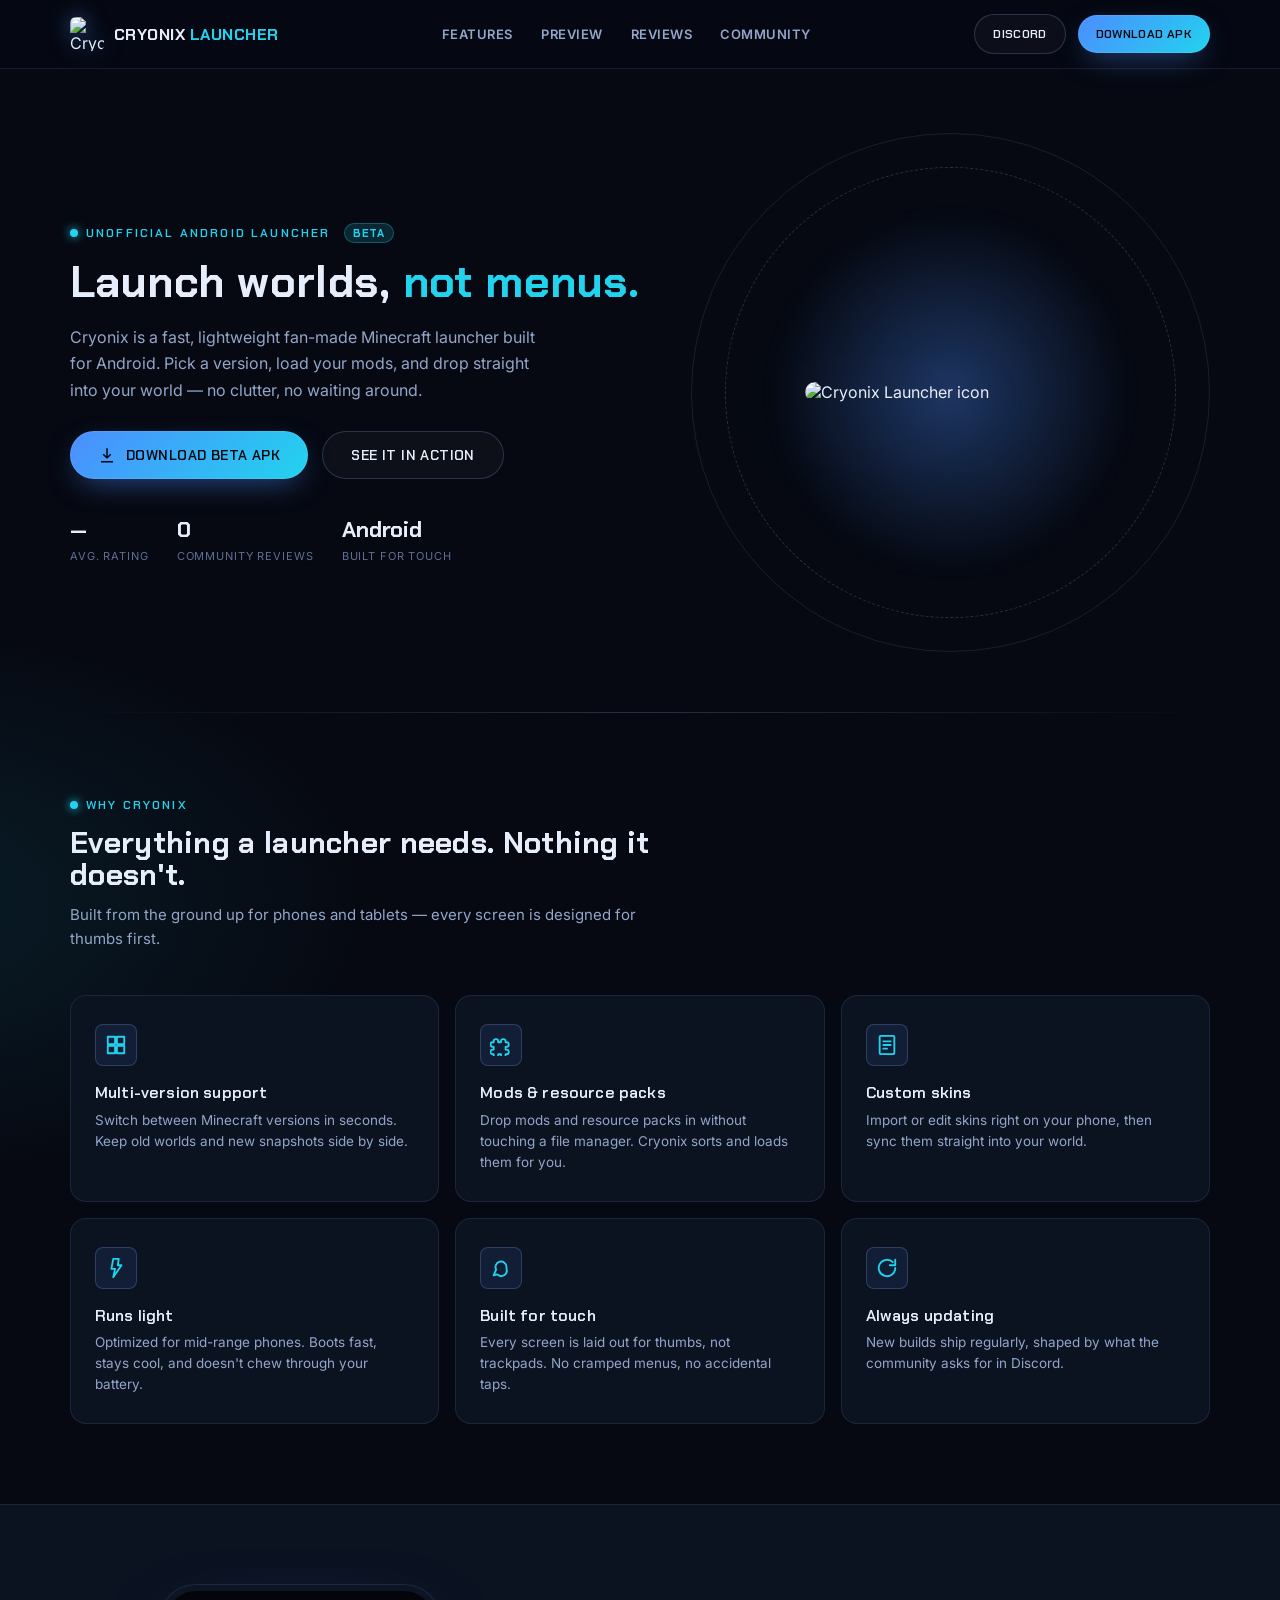
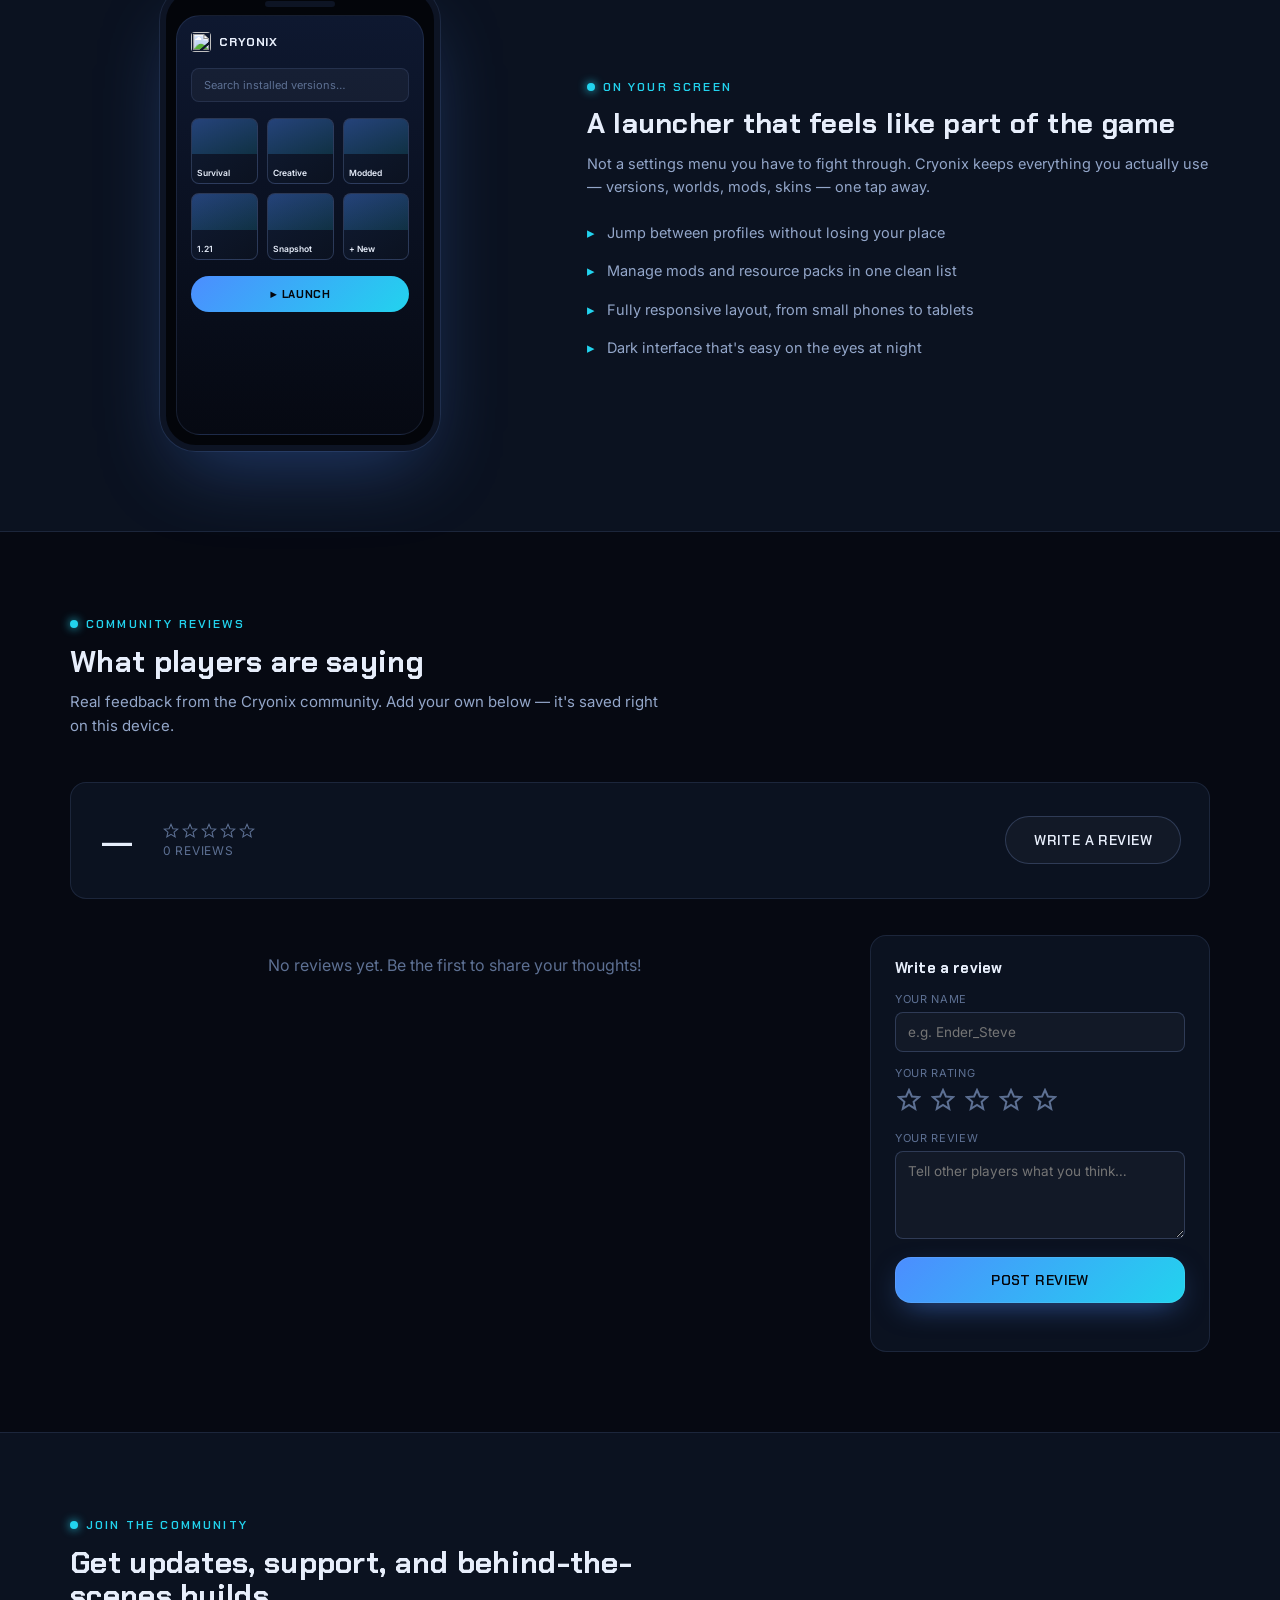
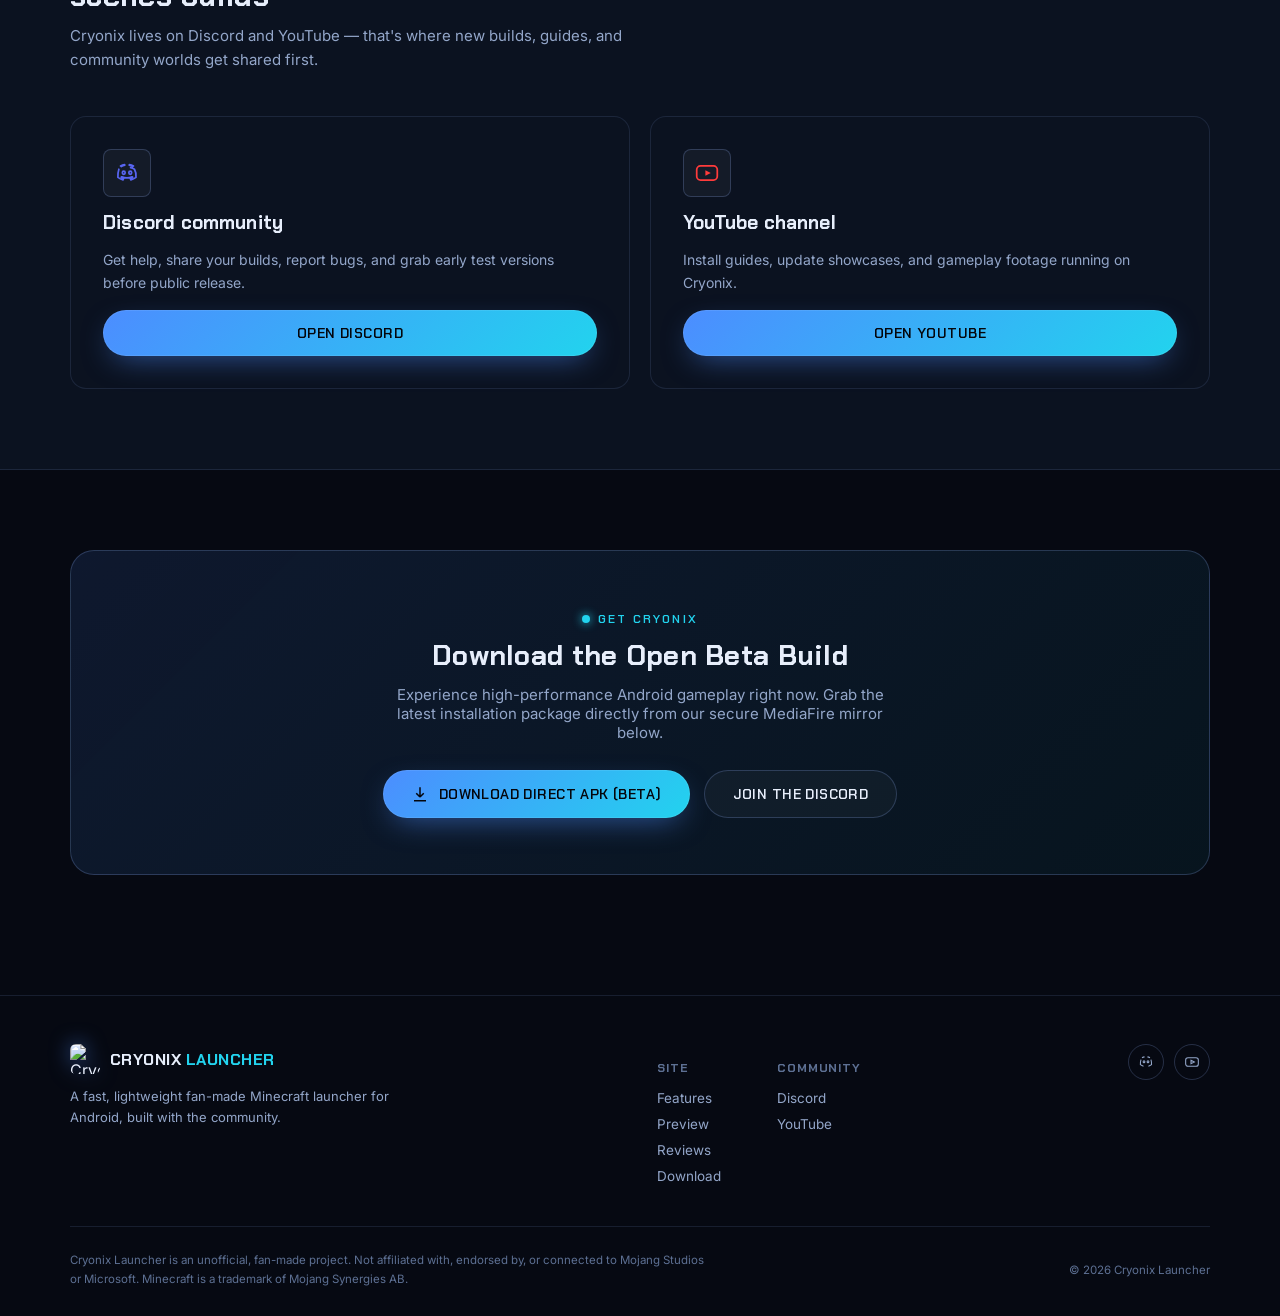
==== commit 7fbf85d7: "Rename Index.html to index.html" ====
--- a/index.html
+++ b/index.html
@@ -6,899 +6,487 @@
 <title>Cryonix Launcher — Minecraft Launcher for Android</title>
 <meta name="description" content="Cryonix Launcher is a fast, lightweight fan-made Minecraft launcher for Android. Multi-version support, mods, custom skins, built for touch.">
 <meta name="theme-color" content="#060912">
-
 <link rel="icon" type="image/png" href="https://raw.githubusercontent.com/hollowlauncher/Crynoix_website/main/20260703_210052.png">
 <link rel="apple-touch-icon" href="https://raw.githubusercontent.com/hollowlauncher/Crynoix_website/main/20260703_210052.png">
-
 <link rel="preconnect" href="https://fonts.googleapis.com">
 <link rel="preconnect" href="https://fonts.gstatic.com" crossorigin>
 <link href="https://fonts.googleapis.com/css2?family=Chakra+Petch:wght=500;600;700&family=Inter:wght=400;500;600;700&display=swap" rel="stylesheet">
-
 <style>
-  /* ============ TOKENS ============ */
-  :root{
-    --bg:#060912;
-    --bg-panel:#0B1220;
-    --bg-panel-2:#101B33;
-    --bg-panel-3:#0E1830;
-    --line:rgba(150,180,255,0.12);
-    --line-strong:rgba(150,180,255,0.22);
-    --accent:#4C8DFF;
-    --accent-2:#22D3EE;
-    --accent-warm:#FFB454;
-    --text:#E7EEFB;
-    --text-dim:#93A6C9;
-    --text-dimmer:#5D7093;
-    --radius:16px;
-    --radius-sm:8px;
-    --radius-lg:24px;
-    --font-display:'Chakra Petch', sans-serif;
-    --font-body:'Inter', sans-serif;
-    --maxw:1180px;
-  }
-
-  *{box-sizing:border-box;}
-  html{scroll-behavior:smooth;}
-  body{
-    margin:0;
-    background:
-      radial-gradient(1100px 600px at 85% -10%, rgba(76,141,255,0.16), transparent 60%),
-      radial-gradient(900px 500px at -10% 20%, rgba(34,211,238,0.10), transparent 55%),
-      var(--bg);
-    color:var(--text);
-    font-family:var(--font-body);
-    -webkit-font-smoothing:antialiased;
-    overflow-x:hidden;
-  }
-  img{max-width:100%;display:block;}
-  a{color:inherit;text-decoration:none;}
-  ul{list-style:none;margin:0;padding:0;}
-  h1,h2,h3{font-family:var(--font-display);margin:0;line-height:1.08;letter-spacing:0.01em;}
-  p{margin:0;color:var(--text-dim);}
-  section{position:relative;}
-  .wrap{max-width:var(--maxw);margin:0 auto;padding:0 20px;}
-  .eyebrow{
-    display:inline-flex;align-items:center;gap:8px;
-    font-family:var(--font-display);font-size:12px;font-weight:600;
-    letter-spacing:0.18em;text-transform:uppercase;color:var(--accent-2);
-  }
-  .eyebrow::before{
-    content:"";width:8px;height:8px;background:var(--accent-2);
-    border-radius:50%;
-    box-shadow:0 0 10px var(--accent-2);
-  }
-  .badge-beta {
-    background: rgba(34, 211, 238, 0.15);
-    color: var(--accent-2);
-    border: 1px solid rgba(34, 211, 238, 0.3);
-    padding: 2px 8px;
-    font-size: 11px;
-    font-weight: 700;
-    border-radius: 20px;
-    text-transform: uppercase;
-    letter-spacing: 0.05em;
-    margin-left: 6px;
-    vertical-align: middle;
-    display: inline-block;
-  }
-  ::selection{background:var(--accent);color:#04060c;}
-
-  /* Rounded layout utility replacing pixel-corners */
-  .pixel-corners{
-    border-radius: var(--radius-lg);
-    overflow: hidden;
-  }
-
-  .btn{
-    display:inline-flex;align-items:center;justify-content:center;gap:10px;
-    font-family:var(--font-display);font-weight:600;font-size:14px;letter-spacing:0.03em;
-    padding:14px 28px;border:none;cursor:pointer;text-transform:uppercase;
-    border-radius: 30px;
-    transition:transform .15s ease, box-shadow .15s ease, background .15s ease;
-  }
-  .btn:active{transform:translateY(1px) scale(0.99);}
-  .btn-primary{
-    background:linear-gradient(135deg,var(--accent),var(--accent-2));
-    color:#04060c;
-    box-shadow:0 0 0 1px rgba(255,255,255,0.08) inset, 0 10px 30px -10px rgba(76,141,255,0.6);
-  }
-  .btn-primary:hover{box-shadow:0 0 0 1px rgba(255,255,255,0.15) inset, 0 14px 34px -8px rgba(76,141,255,0.75); transform: translateY(-1px);}
-  .btn-ghost{
-    background:rgba(255,255,255,0.03);
-    color:var(--text);
-    border:1px solid var(--line-strong);
-  }
-  .btn-ghost:hover{background:rgba(255,255,255,0.07);border-color:var(--accent-2); color:var(--accent-2);}
-  .btn-block{width:100%; border-radius: var(--radius);}
-  .btn svg{width:18px;height:18px;flex-shrink:0;}
-
-  /* ============ NAV ============ */
-  header{
-    position:sticky;top:0;z-index:100;
-    background:rgba(6,9,18,0.72);
-    backdrop-filter:blur(14px) saturate(140%);
-    -webkit-backdrop-filter:blur(14px) saturate(140%);
-    border-bottom:1px solid var(--line);
-  }
-  .nav{display:flex;align-items:center;justify-content:space-between;padding:14px 20px;max-width:var(--maxw);margin:0 auto;}
-  .brand{display:flex;align-items:center;gap:10px;}
-  .brand img{width:34px;height:34px;object-fit:contain;border-radius: 6px; filter:drop-shadow(0 0 10px rgba(76,141,255,0.55));}
-  .brand span{font-family:var(--font-display);font-weight:700;font-size:16px;letter-spacing:0.03em;}
-  .brand .hi{color:var(--accent-2);}
-  .nav-links{display:flex;align-items:center;gap:28px;}
-  .nav-links a{
-    font-size:13px;font-weight:600;letter-spacing:0.04em;text-transform:uppercase;
-    color:var(--text-dim);transition:color .15s ease;
-  }
-  .nav-links a:hover{color:var(--accent-2);}
-  .nav-cta{display:flex;align-items:center;gap:12px;}
-  .nav-cta .btn{padding:11px 18px;font-size:12px;}
-  .burger{
-    display:none;width:40px;height:40px;border:1px solid var(--line-strong);background:rgba(255,255,255,0.03);
-    align-items:center;justify-content:center;cursor:pointer;border-radius: var(--radius-sm);
-  }
-  .burger span{display:block;width:18px;height:2px;background:var(--text);position:relative;}
-  .burger span::before,.burger span::after{content:"";position:absolute;left:0;width:18px;height:2px;background:var(--text);transition:transform .2s ease;}
-  .burger span::before{top:-6px;}
-  .burger span::after{top:6px;}
-
-  .mobile-menu{
-    display:none;flex-direction:column;gap:2px;
-    background:var(--bg-panel);border-bottom:1px solid var(--line);
-    padding:10px 20px 18px;
-  }
-  .mobile-menu a{
-    padding:13px 4px;font-size:14px;font-weight:600;color:var(--text-dim);
-    border-bottom:1px solid var(--line);text-transform:uppercase;letter-spacing:0.04em;
-  }
-  .mobile-menu a:last-child{border-bottom:none;}
-  .mobile-menu.open{display:flex;}
-
-  /* ============ HERO ============ */
-  .hero{padding:64px 0 60px;overflow:hidden;}
-  .hero-grid{display:grid;grid-template-columns:1.05fr 0.95fr;gap:48px;align-items:center;}
-  .hero h1{font-size:44px;margin:16px 0 18px;}
-  .hero h1 .accent{color:var(--accent-2);}
-  .hero p.lede{font-size:16px;line-height:1.65;max-width:480px;margin-bottom:28px;}
-  .hero-actions{display:flex;gap:14px;flex-wrap:wrap;margin-bottom:36px;}
-  .hero-stats{display:flex;gap:28px;flex-wrap:wrap;}
-  .hstat b{display:block;font-family:var(--font-display);font-size:22px;color:var(--text);}
-  .hstat span{font-size:11px;color:var(--text-dimmer);text-transform:uppercase;letter-spacing:0.08em;}
-
-  .hero-art{
-    position:relative;display:flex;align-items:center;justify-content:center;
-    aspect-ratio:1/1;
-  }
-  .hero-art .ring{
-    position:absolute;inset:0;border:1px solid var(--line); border-radius: 50%;
-    animation:spin 40s linear infinite;
-  }
-  .hero-art .ring.r2{inset:34px;border-style:dashed;border-color:var(--line-strong);animation-duration:60s;animation-direction:reverse;}
-  @keyframes spin{to{transform:rotate(360deg);}}
-  .hero-art .glow{
-    position:absolute;width:70%;height:70%;
-    background:radial-gradient(circle, rgba(76,141,255,0.35), transparent 70%);
-    filter:blur(10px);
-  }
-  .hero-art img{
-    position:relative;width:56%;border-radius: var(--radius-lg); filter:drop-shadow(0 20px 50px rgba(76,141,255,0.45));
-    animation:float 5s ease-in-out infinite;
-  }
-  @keyframes float{0%,100%{transform:translateY(0px);}50%{transform:translateY(-14px);}}
-
-  /* ============ SECTION HEADS ============ */
-  .sec-head{max-width:600px;margin-bottom:44px;}
-  .sec-head h2{font-size:30px;margin:14px 0 12px;}
-  .sec-head p{font-size:15px;line-height:1.6;}
-  section.pad{padding:80px 0;}
-  .divider{height:1px;background:linear-gradient(90deg,transparent,var(--line-strong),transparent);}
-
-  /* ============ FEATURES ============ */
-  .feat-grid{display:grid;grid-template-columns:repeat(3,1fr);gap:16px;}
-  .feat-card{
-    background:var(--bg-panel);padding:28px 24px;transition:background .2s ease, transform .2s ease;
-    border-radius: var(--radius);
-    border: 1px solid var(--line);
-  }
-  .feat-card:hover{background:var(--bg-panel-2); transform: translateY(-2px);}
-  .feat-icon{
-    width:42px;height:42px;display:flex;align-items:center;justify-content:center;
-    background:rgba(76,141,255,0.10);border:1px solid var(--line-strong);margin-bottom:18px;
-    border-radius: var(--radius-sm);
-  }
-  .feat-icon svg{width:22px;height:22px;stroke:var(--accent-2);}
-  .feat-card h3{font-size:16px;margin-bottom:8px;font-weight:600;letter-spacing:0.01em;}
-  .feat-card p{font-size:13.5px;line-height:1.55;}
-
-  /* ============ PREVIEW / PHONE MOCK ============ */
-  .preview{display:grid;grid-template-columns:0.85fr 1.15fr;gap:56px;align-items:center;}
-  .phone{
-    width:100%;max-width:280px;margin:0 auto;
-    background:#03050a;border:6px solid #0d1424;
-    border-radius:36px;padding:10px;
-    box-shadow:0 30px 80px -20px rgba(76,141,255,0.35), 0 0 0 1px var(--line);
-  }
-  .phone-notch{width:70px;height:6px;background:#0d1424;border-radius:6px;margin:0 auto 8px;}
-  .phone-screen{
-    background:linear-gradient(180deg,var(--bg-panel-3),var(--bg));
-    border-radius:24px;padding:16px 14px 20px;min-height:420px;
-    border:1px solid var(--line);
-  }
-  .phone-topbar{display:flex;align-items:center;gap:8px;margin-bottom:16px;}
-  .phone-topbar img{width:20px;height:20px;border-radius: 4px;}
-  .phone-topbar b{font-family:var(--font-display);font-size:12px;letter-spacing:0.05em;}
-  .phone-search{
-    background:rgba(255,255,255,0.04);border:1px solid var(--line);
-    padding:9px 12px;font-size:11px;color:var(--text-dimmer);margin-bottom:16px;
-    border-radius: var(--radius-sm);
-  }
-  .world-grid{display:grid;grid-template-columns:repeat(3,1fr);gap:9px;margin-bottom:16px;}
-  .world-tile{
-    aspect-ratio:1/1;border:1px solid var(--line-strong);
-    background:linear-gradient(145deg,var(--bg-panel-2),var(--bg-panel));
-    display:flex;align-items:end;padding:5px;position:relative;overflow:hidden;
-    border-radius: var(--radius-sm);
-  }
-  .world-tile::before{
-    content:"";position:absolute;top:0;left:0;right:0;height:55%;
-    background:linear-gradient(160deg, rgba(76,141,255,0.35), rgba(34,211,238,0.15));
-  }
-  .world-tile span{position:relative;font-size:8.5px;font-weight:600;color:var(--text);z-index:2;}
-  .phone-footer-btn{
-    background:linear-gradient(135deg,var(--accent),var(--accent-2));color:#04060c;
-    text-align:center;padding:11px;font-family:var(--font-display);font-size:11px;
-    font-weight:700;letter-spacing:0.06em;text-transform:uppercase;
-    border-radius: 30px;
-  }
-  .preview-copy ul{display:flex;flex-direction:column;gap:16px;margin-top:24px;}
-  .preview-copy li{display:flex;gap:12px;font-size:14.5px;color:var(--text-dim);line-height:1.55;}
-  .preview-copy li::before{content:"▸";color:var(--accent-2);flex-shrink:0;}
-
-  /* ============ REVIEWS ============ */
-  .rev-summary{
-    display:flex;align-items:center;gap:28px;flex-wrap:wrap;
-    background:var(--bg-panel);border:1px solid var(--line);padding:26px 28px;margin-bottom:36px;
-    border-radius: var(--radius);
-  }
-  .rev-score{font-family:var(--font-display);font-size:48px;color:var(--text);}
-  .rev-score-sub{display:flex;flex-direction:column;gap:4px;}
-  .stars{display:flex;gap:3px;}
-  .stars svg{width:16px;height:16px;}
-  .rev-summary-count{font-size:12px;color:var(--text-dimmer);text-transform:uppercase;letter-spacing:0.06em;}
-  .rev-cta{margin-left:auto;}
-
-  .rev-layout{display:grid;grid-template-columns:1fr 340px;gap:32px;align-items:start;}
-  .rev-list{display:flex;flex-direction:column;gap:14px;}
-  .rev-card{
-    background:var(--bg-panel);border:1px solid var(--line);padding:20px 22px;
-    border-radius: var(--radius);
-  }
-  .rev-card-top{display:flex;align-items:center;justify-content:space-between;margin-bottom:8px;flex-wrap:wrap;gap:6px;}
-  .rev-user{display:flex;align-items:center;gap:10px;}
-  .rev-avatar{
-    width:34px;height:34px;background:linear-gradient(135deg,var(--accent),var(--accent-2));
-    display:flex;align-items:center;justify-content:center;font-family:var(--font-display);
-    font-weight:700;font-size:13px;color:#04060c;flex-shrink:0; border-radius: 50%;
-  }
-  .rev-name{font-size:14px;font-weight:600;}
-  .rev-date{font-size:11px;color:var(--text-dimmer);}
-  .rev-body{font-size:13.5px;line-height:1.6;color:var(--text-dim);}
-
-  .rev-form{
-    background:var(--bg-panel);border:1px solid var(--line);padding:24px;
-    position:sticky;top:90px; border-radius: var(--radius);
-  }
-  .rev-form h3{font-size:15px;margin-bottom:16px;}
-  .field{margin-bottom:14px;}
-  .field label{display:block;font-size:11px;color:var(--text-dimmer);text-transform:uppercase;letter-spacing:0.06em;margin-bottom:6px;}
-  .field input,.field textarea{
-    width:100%;background:rgba(255,255,255,0.03);border:1px solid var(--line-strong);
-    color:var(--text);font-family:var(--font-body);font-size:13.5px;padding:11px 12px;
-    resize:vertical; border-radius: var(--radius-sm);
-  }
-  .field input:focus,.field textarea:focus{outline:none;border-color:var(--accent-2);}
-  .star-picker{display:flex;gap:6px;}
-  .star-picker button{
-    background:none;border:none;cursor:pointer;padding:2px;
-  }
-  .star-picker svg{width:24px;height:24px;stroke:var(--text-dimmer);fill:none;transition:fill .12s ease, stroke .12s ease;}
-  .star-picker button.active svg,.star-picker svg.filled{fill:var(--accent-warm);stroke:var(--accent-warm);}
-  .form-msg{font-size:12px;margin-top:10px;color:var(--accent-2);min-height:14px;}
-
-  /* ============ COMMUNITY ============ */
-  .comm-grid{display:grid;grid-template-columns:1fr 1fr;gap:20px;}
-  .comm-card{
-    background:var(--bg-panel);border:1px solid var(--line);padding:32px;
-    display:flex;flex-direction:column;gap:16px; border-radius: var(--radius);
-  }
-  .comm-icon{width:48px;height:48px;display:flex;align-items:center;justify-content:center;background:rgba(255,255,255,0.04);border:1px solid var(--line-strong); border-radius: var(--radius-sm);}
-  .comm-icon svg{width:26px;height:26px;}
-  .comm-card h3{font-size:19px;}
-  .comm-card p{font-size:14px;line-height:1.6;}
-
-  /* ============ GET / DOWNLOAD ============ */
-  .get{
-    background:linear-gradient(135deg, rgba(76,141,255,0.12), rgba(34,211,238,0.06));
-    border:1px solid var(--line-strong);padding:56px 40px;text-align:center;
-    border-radius: var(--radius-lg);
-  }
-  .get h2{font-size:28px;margin-bottom:14px;}
-  .get p{max-width:520px;margin:0 auto 28px;font-size:15px;}
-  .get-actions{display:flex;gap:14px;justify-content:center;flex-wrap:wrap;}
-
-  /* ============ FOOTER ============ */
-  footer{border-top:1px solid var(--line);padding:48px 0 28px;margin-top:40px;}
-  .foot-top{display:flex;justify-content:space-between;flex-wrap:wrap;gap:32px;margin-bottom:32px;}
-  .foot-brand{max-width:320px;}
-  .foot-brand .brand{margin-bottom:12px;}
-  .foot-brand p{font-size:13px;line-height:1.6;}
-  .foot-links{display:flex;gap:56px;flex-wrap:wrap;}
-  .foot-col h4{font-family:var(--font-display);font-size:12px;text-transform:uppercase;letter-spacing:0.08em;color:var(--text-dimmer);margin-bottom:14px;}
-  .foot-col a{display:block;font-size:13.5px;color:var(--text-dim);margin-bottom:10px;}
-  .foot-col a:hover{color:var(--accent-2);}
-  .foot-bottom{display:flex;justify-content:space-between;align-items:center;flex-wrap:wrap;gap:14px;padding-top:24px;border-top:1px solid var(--line);}
-  .foot-bottom p{font-size:11.5px;color:var(--text-dimmer);line-height:1.6;max-width:640px;}
-  .foot-social{display:flex;gap:10px;}
-  .foot-social a{width:36px;height:36px;display:flex;align-items:center;justify-content:center;border:1px solid var(--line-strong); border-radius: 50%;}
-  .foot-social svg{width:16px;height:16px;}
-
-  /* ============ RESPONSIVE ============ */
-  @media (max-width:920px){
-    .hero-grid{grid-template-columns:1fr;}
-    .hero-art{order:-1;max-width:260px;margin:0 auto;}
-    .hero h1{font-size:34px;}
-    .feat-grid{grid-template-columns:repeat(2,1fr); gap:14px;}
-    .preview{grid-template-columns:1fr;}
-    .rev-layout{grid-template-columns:1fr;}
-    .rev-form{position:static;}
-    .comm-grid{grid-template-columns:1fr;}
-  }
-  @media (max-width:680px){
-    .nav-links{display:none;}
-    .nav-cta .btn-ghost{display:none;}
-    .burger{display:flex;}
-    .hero{padding:36px 0 40px;}
-    .hero h1{font-size:28px;}
-    .hero-stats{gap:20px;}
-    .feat-grid{grid-template-columns:1fr;}
-    section.pad{padding:56px 0;}
-    .sec-head h2{font-size:24px;}
-    .rev-summary{flex-direction:column;align-items:flex-start;gap:14px;}
-    .rev-cta{margin-left:0;width:100%;}
-    .rev-cta .btn{width:100%;}
-    .get{padding:40px 22px;}
-    .foot-top{flex-direction:column;}
-    .foot-links{gap:32px;}
-  }
+:root{--bg:#060912;--bg-panel:#0B1220;--bg-panel-2:#101B33;--bg-panel-3:#0E1830;--line:rgba(150,180,255,0.12);--line-strong:rgba(150,180,255,0.22);--accent:#4C8DFF;--accent-2:#22D3EE;--accent-warm:#FFB454;--text:#E7EEFB;--text-dim:#93A6C9;--text-dimmer:#5D7093;--radius:16px;--radius-sm:8px;--radius-lg:24px;--font-display:'Chakra Petch',sans-serif;--font-body:'Inter',sans-serif;--maxw:1180px}
+*{box-sizing:border-box}
+html{scroll-behavior:smooth}
+body{margin:0;background:radial-gradient(1100px 600px at 85% -10%,rgba(76,141,255,0.16),transparent 60%),radial-gradient(900px 500px at -10% 20%,rgba(34,211,238,0.10),transparent 55%),var(--bg);color:var(--text);font-family:var(--font-body);-webkit-font-smoothing:antialiased;overflow-x:hidden}
+img{max-width:100%;display:block}
+a{color:inherit;text-decoration:none}
+ul{list-style:none;margin:0;padding:0}
+h1,h2,h3{font-family:var(--font-display);margin:0;line-height:1.08;letter-spacing:.01em}
+p{margin:0;color:var(--text-dim)}
+section{position:relative}
+.wrap{max-width:var(--maxw);margin:0 auto;padding:0 20px}
+.eyebrow{display:inline-flex;align-items:center;gap:8px;font-family:var(--font-display);font-size:12px;font-weight:600;letter-spacing:.18em;text-transform:uppercase;color:var(--accent-2)}
+.eyebrow::before{content:"";width:8px;height:8px;background:var(--accent-2);border-radius:50%;box-shadow:0 0 10px var(--accent-2)}
+.badge-beta{background:rgba(34,211,238,0.15);color:var(--accent-2);border:1px solid rgba(34,211,238,0.3);padding:2px 8px;font-size:11px;font-weight:700;border-radius:20px;text-transform:uppercase;letter-spacing:.05em;margin-left:6px;vertical-align:middle;display:inline-block}
+::selection{background:var(--accent);color:#04060c}
+.pixel-corners{border-radius:var(--radius-lg);overflow:hidden}
+.btn{display:inline-flex;align-items:center;justify-content:center;gap:10px;font-family:var(--font-display);font-weight:600;font-size:14px;letter-spacing:.03em;padding:14px 28px;border:none;cursor:pointer;text-transform:uppercase;border-radius:30px;transition:transform .15s ease,box-shadow .15s ease,background .15s ease}
+.btn:active{transform:translateY(1px) scale(.99)}
+.btn-primary{background:linear-gradient(135deg,var(--accent),var(--accent-2));color:#04060c;box-shadow:0 0 0 1px rgba(255,255,255,0.08) inset,0 10px 30px -10px rgba(76,141,255,0.6)}
+.btn-primary:hover{box-shadow:0 0 0 1px rgba(255,255,255,0.15) inset,0 14px 34px -8px rgba(76,141,255,0.75);transform:translateY(-1px)}
+.btn-ghost{background:rgba(255,255,255,0.03);color:var(--text);border:1px solid var(--line-strong)}
+.btn-ghost:hover{background:rgba(255,255,255,0.07);border-color:var(--accent-2);color:var(--accent-2)}
+.btn-block{width:100%;border-radius:var(--radius)}
+.btn svg{width:18px;height:18px;flex-shrink:0}
+header{position:sticky;top:0;z-index:100;background:rgba(6,9,18,0.72);backdrop-filter:blur(14px) saturate(140%);-webkit-backdrop-filter:blur(14px) saturate(140%);border-bottom:1px solid var(--line)}
+.nav{display:flex;align-items:center;justify-content:space-between;padding:14px 20px;max-width:var(--maxw);margin:0 auto}
+.brand{display:flex;align-items:center;gap:10px}
+.brand img{width:34px;height:34px;object-fit:contain;border-radius:6px;filter:drop-shadow(0 0 10px rgba(76,141,255,0.55))}
+.brand span{font-family:var(--font-display);font-weight:700;font-size:16px;letter-spacing:.03em}
+.brand .hi{color:var(--accent-2)}
+.nav-links{display:flex;align-items:center;gap:28px}
+.nav-links a{font-size:13px;font-weight:600;letter-spacing:.04em;text-transform:uppercase;color:var(--text-dim);transition:color .15s ease}
+.nav-links a:hover{color:var(--accent-2)}
+.nav-cta{display:flex;align-items:center;gap:12px}
+.nav-cta .btn{padding:11px 18px;font-size:12px}
+.burger{display:none;width:40px;height:40px;border:1px solid var(--line-strong);background:rgba(255,255,255,0.03);align-items:center;justify-content:center;cursor:pointer;border-radius:var(--radius-sm)}
+.burger span{display:block;width:18px;height:2px;background:var(--text);position:relative}
+.burger span::before,.burger span::after{content:"";position:absolute;left:0;width:18px;height:2px;background:var(--text);transition:transform .2s ease}
+.burger span::before{top:-6px}
+.burger span::after{top:6px}
+.mobile-menu{display:none;flex-direction:column;gap:2px;background:var(--bg-panel);border-bottom:1px solid var(--line);padding:10px 20px 18px}
+.mobile-menu a{padding:13px 4px;font-size:14px;font-weight:600;color:var(--text-dim);border-bottom:1px solid var(--line);text-transform:uppercase;letter-spacing:.04em}
+.mobile-menu a:last-child{border-bottom:none}
+.mobile-menu.open{display:flex}
+.hero{padding:64px 0 60px;overflow:hidden}
+.hero-grid{display:grid;grid-template-columns:1.05fr .95fr;gap:48px;align-items:center}
+.hero h1{font-size:44px;margin:16px 0 18px}
+.hero h1 .accent{color:var(--accent-2)}
+.hero p.lede{font-size:16px;line-height:1.65;max-width:480px;margin-bottom:28px}
+.hero-actions{display:flex;gap:14px;flex-wrap:wrap;margin-bottom:36px}
+.hero-stats{display:flex;gap:28px;flex-wrap:wrap}
+.hstat b{display:block;font-family:var(--font-display);font-size:22px;color:var(--text)}
+.hstat span{font-size:11px;color:var(--text-dimmer);text-transform:uppercase;letter-spacing:.08em}
+.hero-art{position:relative;display:flex;align-items:center;justify-content:center;aspect-ratio:1/1}
+.hero-art .ring{position:absolute;inset:0;border:1px solid var(--line);border-radius:50%;animation:spin 40s linear infinite}
+.hero-art .ring.r2{inset:34px;border-style:dashed;border-color:var(--line-strong);animation-duration:60s;animation-direction:reverse}
+@keyframes spin{to{transform:rotate(360deg)}}
+.hero-art .glow{position:absolute;width:70%;height:70%;background:radial-gradient(circle,rgba(76,141,255,0.35),transparent 70%);filter:blur(10px)}
+.hero-art img{position:relative;width:56%;border-radius:var(--radius-lg);filter:drop-shadow(0 20px 50px rgba(76,141,255,0.45));animation:float 5s ease-in-out infinite}
+@keyframes float{0%,100%{transform:translateY(0)}50%{transform:translateY(-14px)}}
+.sec-head{max-width:600px;margin-bottom:44px}
+.sec-head h2{font-size:30px;margin:14px 0 12px}
+.sec-head p{font-size:15px;line-height:1.6}
+section.pad{padding:80px 0}
+.divider{height:1px;background:linear-gradient(90deg,transparent,var(--line-strong),transparent)}
+.feat-grid{display:grid;grid-template-columns:repeat(3,1fr);gap:16px}
+.feat-card{background:var(--bg-panel);padding:28px 24px;transition:background .2s ease,transform .2s ease;border-radius:var(--radius);border:1px solid var(--line)}
+.feat-card:hover{background:var(--bg-panel-2);transform:translateY(-2px)}
+.feat-icon{width:42px;height:42px;display:flex;align-items:center;justify-content:center;background:rgba(76,141,255,0.1);border:1px solid var(--line-strong);margin-bottom:18px;border-radius:var(--radius-sm)}
+.feat-icon svg{width:22px;height:22px;stroke:var(--accent-2)}
+.feat-card h3{font-size:16px;margin-bottom:8px;font-weight:600;letter-spacing:.01em}
+.feat-card p{font-size:13.5px;line-height:1.55}
+.preview{display:grid;grid-template-columns:.85fr 1.15fr;gap:56px;align-items:center}
+.phone{width:100%;max-width:280px;margin:0 auto;background:#03050a;border:6px solid #0d1424;border-radius:36px;padding:10px;box-shadow:0 30px 80px -20px rgba(76,141,255,0.35),0 0 0 1px var(--line)}
+.phone-notch{width:70px;height:6px;background:#0d1424;border-radius:6px;margin:0 auto 8px}
+.phone-screen{background:linear-gradient(180deg,var(--bg-panel-3),var(--bg));border-radius:24px;padding:16px 14px 20px;min-height:420px;border:1px solid var(--line)}
+.phone-topbar{display:flex;align-items:center;gap:8px;margin-bottom:16px}
+.phone-topbar img{width:20px;height:20px;border-radius:4px}
+.phone-topbar b{font-family:var(--font-display);font-size:12px;letter-spacing:.05em}
+.phone-search{background:rgba(255,255,255,0.04);border:1px solid var(--line);padding:9px 12px;font-size:11px;color:var(--text-dimmer);margin-bottom:16px;border-radius:var(--radius-sm)}
+.world-grid{display:grid;grid-template-columns:repeat(3,1fr);gap:9px;margin-bottom:16px}
+.world-tile{aspect-ratio:1/1;border:1px solid var(--line-strong);background:linear-gradient(145deg,var(--bg-panel-2),var(--bg-panel));display:flex;align-items:end;padding:5px;position:relative;overflow:hidden;border-radius:var(--radius-sm)}
+.world-tile::before{content:"";position:absolute;top:0;left:0;right:0;height:55%;background:linear-gradient(160deg,rgba(76,141,255,0.35),rgba(34,211,238,0.15))}
+.world-tile span{position:relative;font-size:8.5px;font-weight:600;color:var(--text);z-index:2}
+.phone-footer-btn{background:linear-gradient(135deg,var(--accent),var(--accent-2));color:#04060c;text-align:center;padding:11px;font-family:var(--font-display);font-size:11px;font-weight:700;letter-spacing:.06em;text-transform:uppercase;border-radius:30px}
+.preview-copy ul{display:flex;flex-direction:column;gap:16px;margin-top:24px}
+.preview-copy li{display:flex;gap:12px;font-size:14.5px;color:var(--text-dim);line-height:1.55}
+.preview-copy li::before{content:"▸";color:var(--accent-2);flex-shrink:0}
+.rev-summary{display:flex;align-items:center;gap:28px;flex-wrap:wrap;background:var(--bg-panel);border:1px solid var(--line);padding:26px 28px;margin-bottom:36px;border-radius:var(--radius)}
+.rev-score{font-family:var(--font-display);font-size:48px;color:var(--text)}
+.rev-score-sub{display:flex;flex-direction:column;gap:4px}
+.stars{display:flex;gap:3px}
+.stars svg{width:16px;height:16px}
+.rev-summary-count{font-size:12px;color:var(--text-dimmer);text-transform:uppercase;letter-spacing:.06em}
+.rev-cta{margin-left:auto}
+.rev-layout{display:grid;grid-template-columns:1fr 340px;gap:32px;align-items:start}
+.rev-list{display:flex;flex-direction:column;gap:14px}
+.rev-card{background:var(--bg-panel);border:1px solid var(--line);padding:20px 22px;border-radius:var(--radius)}
+.rev-card-top{display:flex;align-items:center;justify-content:space-between;margin-bottom:8px;flex-wrap:wrap;gap:6px}
+.rev-user{display:flex;align-items:center;gap:10px}
+.rev-avatar{width:34px;height:34px;background:linear-gradient(135deg,var(--accent),var(--accent-2));display:flex;align-items:center;justify-content:center;font-family:var(--font-display);font-weight:700;font-size:13px;color:#04060c;flex-shrink:0;border-radius:50%}
+.rev-name{font-size:14px;font-weight:600}
+.rev-date{font-size:11px;color:var(--text-dimmer)}
+.rev-body{font-size:13.5px;line-height:1.6;color:var(--text-dim)}
+.rev-form{background:var(--bg-panel);border:1px solid var(--line);padding:24px;position:sticky;top:90px;border-radius:var(--radius)}
+.rev-form h3{font-size:15px;margin-bottom:16px}
+.field{margin-bottom:14px}
+.field label{display:block;font-size:11px;color:var(--text-dimmer);text-transform:uppercase;letter-spacing:.06em;margin-bottom:6px}
+.field input,.field textarea{width:100%;background:rgba(255,255,255,0.03);border:1px solid var(--line-strong);color:var(--text);font-family:var(--font-body);font-size:13.5px;padding:11px 12px;resize:vertical;border-radius:var(--radius-sm)}
+.field input:focus,.field textarea:focus{outline:none;border-color:var(--accent-2)}
+.star-picker{display:flex;gap:6px}
+.star-picker button{background:none;border:none;cursor:pointer;padding:2px}
+.star-picker svg{width:24px;height:24px;stroke:var(--text-dimmer);fill:none;transition:fill .12s ease,stroke .12s ease}
+.star-picker button.active svg,.star-picker svg.filled{fill:var(--accent-warm);stroke:var(--accent-warm)}
+.form-msg{font-size:12px;margin-top:10px;color:var(--accent-2);min-height:14px}
+.comm-grid{display:grid;grid-template-columns:1fr 1fr;gap:20px}
+.comm-card{background:var(--bg-panel);border:1px solid var(--line);padding:32px;display:flex;flex-direction:column;gap:16px;border-radius:var(--radius)}
+.comm-icon{width:48px;height:48px;display:flex;align-items:center;justify-content:center;background:rgba(255,255,255,0.04);border:1px solid var(--line-strong);border-radius:var(--radius-sm)}
+.comm-icon svg{width:26px;height:26px}
+.comm-card h3{font-size:19px}
+.comm-card p{font-size:14px;line-height:1.6}
+.get{background:linear-gradient(135deg,rgba(76,141,255,0.12),rgba(34,211,238,0.06));border:1px solid var(--line-strong);padding:56px 40px;text-align:center;border-radius:var(--radius-lg)}
+.get h2{font-size:28px;margin-bottom:14px}
+.get p{max-width:520px;margin:0 auto 28px;font-size:15px}
+.get-actions{display:flex;gap:14px;justify-content:center;flex-wrap:wrap}
+footer{border-top:1px solid var(--line);padding:48px 0 28px;margin-top:40px}
+.foot-top{display:flex;justify-content:space-between;flex-wrap:wrap;gap:32px;margin-bottom:32px}
+.foot-brand{max-width:320px}
+.foot-brand .brand{margin-bottom:12px}
+.foot-brand p{font-size:13px;line-height:1.6}
+.foot-links{display:flex;gap:56px;flex-wrap:wrap}
+.foot-col h4{font-family:var(--font-display);font-size:12px;text-transform:uppercase;letter-spacing:.08em;color:var(--text-dimmer);margin-bottom:14px}
+.foot-col a{display:block;font-size:13.5px;color:var(--text-dim);margin-bottom:10px}
+.foot-col a:hover{color:var(--accent-2)}
+.foot-bottom{display:flex;justify-content:space-between;align-items:center;flex-wrap:wrap;gap:14px;padding-top:24px;border-top:1px solid var(--line)}
+.foot-bottom p{font-size:11.5px;color:var(--text-dimmer);line-height:1.6;max-width:640px}
+.foot-social{display:flex;gap:10px}
+.foot-social a{width:36px;height:36px;display:flex;align-items:center;justify-content:center;border:1px solid var(--line-strong);border-radius:50%}
+.foot-social svg{width:16px;height:16px}
+@media (max-width:920px){.hero-grid{grid-template-columns:1fr}.hero-art{order:-1;max-width:260px;margin:0 auto}.hero h1{font-size:34px}.feat-grid{grid-template-columns:repeat(2,1fr);gap:14px}.preview{grid-template-columns:1fr}.rev-layout{grid-template-columns:1fr}.rev-form{position:static}.comm-grid{grid-template-columns:1fr}}
+@media (max-width:680px){.nav-links{display:none}.nav-cta .btn-ghost{display:none}.burger{display:flex}.hero{padding:36px 0 40px}.hero h1{font-size:28px}.hero-stats{gap:20px}.feat-grid{grid-template-columns:1fr}section.pad{padding:56px 0}.sec-head h2{font-size:24px}.rev-summary{flex-direction:column;align-items:flex-start;gap:14px}.rev-cta{margin-left:0;width:100%}.rev-cta .btn{width:100%}.get{padding:40px 22px}.foot-top{flex-direction:column}.foot-links{gap:32px}}
 </style>
 </head>
 <body>
-
-<!-- ============ NAV ============ -->
 <header>
-  <div class="nav">
-    <a href="#top" class="brand">
-      <img src="https://raw.githubusercontent.com/hollowlauncher/Crynoix_website/main/20260703_210052.png" alt="Cryonix Launcher logo">
-      <span>CRYONIX <span class="hi">LAUNCHER</span></span>
-    </a>
-    <nav class="nav-links">
-      <a href="#features">Features</a>
-      <a href="#preview">Preview</a>
-      <a href="#reviews">Reviews</a>
-      <a href="#community">Community</a>
-    </nav>
-    <div class="nav-cta">
-      <a href="https://discord.gg/6xvhFhce7F" target="_blank" rel="noopener" class="btn btn-ghost">Discord</a>
-      <a href="https://www.mediafire.com/file/f9nkuy9cgaulx93/CRYONIX+LAUNCHER.apk/file" target="_blank" class="btn btn-primary">Download APK</a>
-      <button class="burger" id="burgerBtn" aria-label="Open menu" aria-expanded="false">
-        <span></span>
-      </button>
-    </div>
-  </div>
-  <div class="mobile-menu" id="mobileMenu">
-    <a href="#features">Features</a>
-    <a href="#preview">Preview</a>
-    <a href="#reviews">Reviews</a>
-    <a href="#community">Community</a>
-    <a href="https://www.mediafire.com/file/f9nkuy9cgaulx93/CRYONIX+LAUNCHER.apk/file" target="_blank">Download APK</a>
-  </div>
+<div class="nav">
+<a href="#top" class="brand"><img src="https://raw.githubusercontent.com/hollowlauncher/Crynoix_website/main/20260703_210052.png" alt="Cryonix Launcher logo"><span>CRYONIX <span class="hi">LAUNCHER</span></span></a>
+<nav class="nav-links"><a href="#features">Features</a><a href="#preview">Preview</a><a href="#reviews">Reviews</a><a href="#community">Community</a></nav>
+<div class="nav-cta">
+<a href="https://discord.gg/6xvhFhce7F" target="_blank" rel="noopener" class="btn btn-ghost">Discord</a>
+<a href="https://www.mediafire.com/file/f9nkuy9cgaulx93/CRYONIX+LAUNCHER.apk/file" target="_blank" class="btn btn-primary">Download APK</a>
+<button class="burger" id="burgerBtn" aria-label="Open menu" aria-expanded="false"><span></span></button>
+</div>
+</div>
+<div class="mobile-menu" id="mobileMenu">
+<a href="#features">Features</a><a href="#preview">Preview</a><a href="#reviews">Reviews</a><a href="#community">Community</a>
+<a href="https://www.mediafire.com/file/f9nkuy9cgaulx93/CRYONIX+LAUNCHER.apk/file" target="_blank">Download APK</a>
+</div>
 </header>
-
 <main id="top">
-
-  <!-- ============ HERO ============ -->
-  <section class="hero">
-    <div class="wrap hero-grid">
-      <div>
-        <span class="eyebrow">Unofficial Android Launcher <span class="badge-beta">Beta</span></span>
-        <h1>Launch worlds, <span class="accent">not menus.</span></h1>
-        <p class="lede">Cryonix is a fast, lightweight fan-made Minecraft launcher built for Android. Pick a version, load your mods, and drop straight into your world — no clutter, no waiting around.</p>
-        <div class="hero-actions">
-          <a href="https://www.mediafire.com/file/f9nkuy9cgaulx93/CRYONIX+LAUNCHER.apk/file" target="_blank" class="btn btn-primary">
-            <svg viewBox="0 0 24 24" fill="none" stroke="currentColor" stroke-width="2"><path d="M12 3v13m0 0l-5-5m5 5l5-5M4 21h16"/></svg>
-            Download Beta APK
-          </a>
-          <a href="#preview" class="btn btn-ghost">See it in action</a>
-        </div>
-        <div class="hero-stats">
-          <div class="hstat"><b id="statAvg">—</b><span>Avg. rating</span></div>
-          <div class="hstat"><b id="statCount">0</b><span>Community reviews</span></div>
-          <div class="hstat"><b>Android</b><span>Built for touch</span></div>
-        </div>
-      </div>
-      <div class="hero-art">
-        <div class="ring"></div>
-        <div class="ring r2"></div>
-        <div class="glow"></div>
-        <img src="https://raw.githubusercontent.com/hollowlauncher/Crynoix_website/main/20260703_210052.png" alt="Cryonix La
-    .hero-stats{gap:20px;}
-    .feat-grid{grid-template-columns:1fr;}
-    section.pad{padding:56px 0;}
-    .sec-head h2{font-size:24px;}
-    .rev-summary{flex-direction:column;align-items:flex-start;gap:14px;}
-    .rev-cta{margin-left:0;width:100%;}
-    .rev-cta .btn{width:100%;}
-    .get{padding:40px 22px;}
-    .foot-top{flex-direction:column;}
-    .foot-links{gap:32px;}
-  }
-</style>
-</head>
-<body>
-
-<!-- ============ NAV ============ -->
-<header>
-  <div class="nav">
-    <a href="#top" class="brand">
-      <img src="https://raw.githubusercontent.com/hollowlauncher/Crynoix_website/main/20260703_210052.png" alt="Cryonix Launcher logo">
-      <span>CRYONIX <span class="hi">LAUNCHER</span></span>
-    </a>
-    <nav class="nav-links">
-      <a href="#features">Features</a>
-      <a href="#preview">Preview</a>
-      <a href="#reviews">Reviews</a>
-      <a href="#community">Community</a>
-    </nav>
-    <div class="nav-cta">
-      <a href="https://discord.gg/6xvhFhce7F" target="_blank" rel="noopener" class="btn btn-ghost">Discord</a>
-      <a href="https://www.mediafire.com/file/f9nkuy9cgaulx93/CRYONIX+LAUNCHER.apk/file" target="_blank" class="btn btn-primary">Download APK</a>
-      <button class="burger" id="burgerBtn" aria-label="Open menu" aria-expanded="false">
-        <span></span>
-      </button>
-    </div>
-  </div>
-  <div class="mobile-menu" id="mobileMenu">
-    <a href="#features">Features</a>
-    <a href="#preview">Preview</a>
-    <a href="#reviews">Reviews</a>
-    <a href="#community">Community</a>
-    <a href="https://www.mediafire.com/file/f9nkuy9cgaulx93/CRYONIX+LAUNCHER.apk/file" target="_blank">Download APK</a>
-  </div>
-</header>
-
-<main id="top">
-
-  <!-- ============ HERO ============ -->
-  <section class="hero">
-    <div class="wrap hero-grid">
-      <div>
-        <span class="eyebrow">Unofficial Android Launcher <span class="badge-beta">Beta</span></span>
-        <h1>Launch worlds, <span class="accent">not menus.</span></h1>
-        <p class="lede">Cryonix is a fast, lightweight fan-made Minecraft launcher built for Android. Pick a version, load your mods, and drop straight into your world — no clutter, no waiting around.</p>
-        <div class="hero-actions">
-          <a href="https://www.mediafire.com/file/f9nkuy9cgaulx93/CRYONIX+LAUNCHER.apk/file" target="_blank" class="btn btn-primary">
-            <svg viewBox="0 0 24 24" fill="none" stroke="currentColor" stroke-width="2"><path d="M12 3v13m0 0l-5-5m5 5l5-5M4 21h16"/></svg>
-            Download Beta APK
-          </a>
-          <a href="#preview" class="btn btn-ghost">See it in action</a>
-        </div>
-        <div class="hero-stats">
-          <div class="hstat"><b id="statAvg">—</b><span>Avg. rating</span></div>
-          <div class="hstat"><b id="statCount">0</b><span>Community reviews</span></div>
-          <div class="hstat"><b>Android</b><span>Built for touch</span></div>
-        </div>
-      </div>
-      <div class="hero-art">
-        <div class="ring"></div>
-        <div class="ring r2"></div>
-        <div class="glow"></div>
-        <img src="https://raw.githubusercontent.com/hollowlauncher/Crynoix_website/main/20260703_210052.png" alt="Cryonix Launcher icon">
-      </div>
-    </div>
-  </section>
-
-  <div class="wrap"><div class="divider"></div></div>
-
-  <!-- ============ FEATURES ============ -->
-  <section class="pad" id="features">
-    <div class="wrap">
-      <div class="sec-head">
-        <span class="eyebrow">Why Cryonix</span>
-        <h2>Everything a launcher needs. Nothing it doesn't.</h2>
-        <p>Built from the ground up for phones and tablets — every screen is designed for thumbs first.</p>
-      </div>
-
-      <div class="feat-grid">
-        <div class="feat-card">
-          <div class="feat-icon"><svg viewBox="0 0 24 24" fill="none" stroke-width="2" stroke-linecap="round" stroke-linejoin="round"><rect x="3" y="3" width="8" height="8"/><rect x="13" y="3" width="8" height="8"/><rect x="3" y="13" width="8" height="8"/><rect x="13" y="13" width="8" height="8"/></svg></div>
-          <h3>Multi-version support</h3>
-          <p>Switch between Minecraft versions in seconds. Keep old worlds and new snapshots side by side.</p>
-        </div>
-        <div class="feat-card">
-          <div class="feat-icon"><svg viewBox="0 0 24 24" fill="none" stroke-width="2" stroke-linecap="round" stroke-linejoin="round"><path d="M20.5 11.5a2.5 2.5 0 0 0-2.5-2.5h-1v-1a2.5 2.5 0 0 0-5 0v1h-3v-1a2.5 2.5 0 0 0-5 0v1h-1a2.5 2.5 0 0 0 0 5h1v3h-1a2.5 2.5 0 0 0 0 5h1v1a2.5 2.5 0 0 0 5 0v-1h3v1a2.5 2.5 0 0 0 5 0v-1h1a2.5 2.5 0 0 0 0-5h-1v-3h1a2.5 2.5 0 0 0 2.5-2.5z"/></svg></div>
-          <h3>Mods &amp; resource packs</h3>
-          <p>Drop mods and resource packs in without touching a file manager. Cryonix sorts and loads them for you.</p>
-        </div>
-        <div class="feat-card">
-          <div class="feat-icon"><svg viewBox="0 0 24 24" fill="none" stroke-width="2" stroke-linecap="round" stroke-linejoin="round"><rect x="4" y="2" width="16" height="20" rx="1"/><path d="M8 8h8M8 12h8M8 16h4"/></svg></div>
-          <h3>Custom skins</h3>
-          <p>Import or edit skins right on your phone, then sync them straight into your world.</p>
-        </div>
-        <div class="feat-card">
-          <div class="feat-icon"><svg viewBox="0 0 24 24" fill="none" stroke-width="2" stroke-linecap="round" stroke-linejoin="round"><path d="M9 2h6l-1 7h4l-9 13 2-9H7z"/></svg></div>
-          <h3>Runs light</h3>
-          <p>Optimized for mid-range phones. Boots fast, stays cool, and doesn't chew through your battery.</p>
-        </div>
-        <div class="feat-card">
-          <div class="feat-icon"><svg viewBox="0 0 24 24" fill="none" stroke-width="2" stroke-linecap="round" stroke-linejoin="round"><path d="M18 11a6 6 0 1 0-11.32 2.74L4 20l4-1a6 6 0 0 0 10-6z"/></svg></div>
-          <h3>Built for touch</h3>
-          <p>Every screen is laid out for thumbs, not trackpads. No cramped menus, no accidental taps.</p>
-        </div>
-        <div class="feat-card">
-          <div class="feat-icon"><svg viewBox="0 0 24 24" fill="none" stroke-width="2" stroke-linecap="round" stroke-linejoin="round"><path d="M21 12a9 9 0 1 1-2.64-6.36M21 3v6h-6"/></svg></div>
-          <h3>Always updating</h3>
-          <p>New builds ship regularly, shaped by what the community asks for in Discord.</p>
-        </div>
-      </div>
-    </div>
-  </section>
-
-  <!-- ============ PREVIEW ============ -->
-  <section class="pad" id="preview" style="background:var(--bg-panel);border-top:1px solid var(--line);border-bottom:1px solid var(--line);">
-    <div class="wrap preview">
-      <div class="phone">
-        <div class="phone-notch"></div>
-        <div class="phone-screen">
-          <div class="phone-topbar">
-            <img src="https://raw.githubusercontent.com/hollowlauncher/Crynoix_website/main/20260703_210052.png" alt="">
-            <b>CRYONIX</b>
-          </div>
-          <div class="phone-search">Search installed versions…</div>
-          <div class="world-grid">
-            <div class="world-tile"><span>Survival</span></div>
-            <div class="world-tile"><span>Creative</span></div>
-            <div class="world-tile"><span>Modded</span></div>
-            <div class="world-tile"><span>1.21</span></div>
-            <div class="world-tile"><span>Snapshot</span></div>
-            <div class="world-tile"><span>+ New</span></div>
-          </div>
-          <div class="phone-footer-btn">▶ Launch</div>
-        </div>
-      </div>
-      <div class="preview-copy">
-        <span class="eyebrow">On your screen</span>
-        <h2 style="font-size:28px;margin:14px 0 12px;">A launcher that feels like part of the game</h2>
-        <p style="font-size:14.5px;line-height:1.6;">Not a settings menu you have to fight through. Cryonix keeps everything you actually use — versions, worlds, mods, skins — one tap away.</p>
-        <ul>
-          <li>Jump between profiles without losing your place</li>
-          <li>Manage mods and resource packs in one clean list</li>
-          <li>Fully responsive layout, from small phones to tablets</li>
-          <li>Dark interface that's easy on the eyes at night</li>
-        </ul>
-      </div>
-    </div>
-  </section>
-
-  <!-- ============ REVIEWS ============ -->
-  <section class="pad" id="reviews">
-    <div class="wrap">
-      <div class="sec-head">
-        <span class="eyebrow">Community reviews</span>
-        <h2>What players are saying</h2>
-        <p>Real feedback from the Cryonix community. Add your own below — it's saved right on this device.</p>
-      </div>
-
-      <div class="rev-summary">
-        <div class="rev-score" id="summaryScore">—</div>
-        <div class="rev-score-sub">
-          <div class="stars" id="summaryStars"></div>
-          <span class="rev-summary-count" id="summaryCount">0 reviews</span>
-        </div>
-        <div class="rev-cta">
-          <a href="#writeReview" class="btn btn-ghost">Write a review</a>
-        </div>
-      </div>
-
-      <div class="rev-layout">
-        <div class="rev-list" id="reviewList"></div>
-
-        <form class="rev-form" id="writeReview" novalidate>
-          <h3>Write a review</h3>
-          <div class="field">
-            <label for="revName">Your name</label>
-            <input type="text" id="revName" maxlength="40" placeholder="e.g. Ender_Steve" required>
-          </div>
-          <div class="field">
-            <label>Your rating</label>
-            <div class="star-picker" id="starPicker">
-              <button type="button" data-val="1"><svg viewBox="0 0 24 24" stroke-width="2"><path d="M12 2l2.9 6.5 7.1.6-5.4 4.7 1.6 7-6.2-3.9-6.2 3.9 1.6-7-5.4-4.7 7.1-.6z"/></svg></button>
-              <button type="button" data-val="2"><svg viewBox="0 0 24 24" stroke-width="2"><path d="M12 2l2.9 6.5 7.1.6-5.4 4.7 1.6 7-6.2-3.9-6.2 3.9 1.6-7-5.4-4.7 7.1-.6z"/></svg></button>
-              <button type="button" data-val="3"><svg viewBox="0 0 24 24" stroke-width="2"><path d="M12 2l2.9 6.5 7.1.6-5.4 4.7 1.6 7-6.2-3.9-6.2 3.9 1.6-7-5.4-4.7 7.1-.6z"/></svg></button>
-              <button type="button" data-val="4"><svg viewBox="0 0 24 24" stroke-width="2"><path d="M12 2l2.9 6.5 7.1.6-5.4 4.7 1.6 7-6.2-3.9-6.2 3.9 1.6-7-5.4-4.7 7.1-.6z"/></svg></button>
-              <button type="button" data-val="5"><svg viewBox="0 0 24 24" stroke-width="2"><path d="M12 2l2.9 6.5 7.1.6-5.4 4.7 1.6 7-6.2-3.9-6.2 3.9 1.6-7-5.4-4.7 7.1-.6z"/></svg></button>
-            </div>
-          </div>
-          <div class="field">
-            <label for="revBody">Your review</label>
-            <textarea id="revBody" rows="4" maxlength="400" placeholder="Tell other players what you think…" required></textarea>
-          </div>
-          <button type="submit" class="btn btn-primary btn-block">Post review</button>
-          <div class="form-msg" id="formMsg"></div>
-        </form>
-      </div>
-    </div>
-  </section>
-
-  <!-- ============ COMMUNITY / MEDIA ============ -->
-  <section class="pad" id="community" style="background:var(--bg-panel);border-top:1px solid var(--line);border-bottom:1px solid var(--line);">
-    <div class="wrap">
-      <div class="sec-head">
-        <span class="eyebrow">Join the community</span>
-        <h2>Get updates, support, and behind-the-scenes builds</h2>
-        <p>Cryonix lives on Discord and YouTube — that's where new builds, guides, and community worlds get shared first.</p>
-      </div>
-      <div class="comm-grid">
-        <div class="comm-card">
-          <div class="comm-icon">
-            <svg viewBox="0 0 24 24" fill="none" stroke="#5865F2" stroke-width="1.6" stroke-linecap="round" stroke-linejoin="round">
-              <path d="M18 5.5c-1.2-.6-2.5-1-3.8-1.2l-.2.4c1.2.3 2.3.7 3.3 1.3M6 5.5c1.2-.6 2.5-1 3.8-1.2l.2.4C8.8 5 7.7 5.4 6.7 6M4.5 8.5C3.7 11 3.4 13.5 3.6 16c1.4 1 3 1.8 4.7 2.3l.6-1.3c-.8-.3-1.6-.7-2.3-1.1.2-.1.4-.3.6-.4 3 1.4 6.5 1.4 9.5 0 .2.1.4.3.6.4-.7.4-1.5.8-2.3 1.1l.6 1.3c1.7-.5 3.3-1.3 4.7-2.3.3-3-.3-5.5-1.4-7.5-1.1-.7-2.3-1.2-3.6-1.5M9 13.2c-.7 0-1.3-.7-1.3-1.5S8.3 10.2 9 10.2s1.3.7 1.3 1.5S9.7 13.2 9 13.2zm6 0c-.7 0-1.3-.7-1.3-1.5s.6-1.5 1.3-1.5 1.3.7 1.3 1.5-.6 1.5-1.3 1.5z"/>
-            </svg>
-          </div>
-          <h3>Discord community</h3>
-          <p>Get help, share your builds, report bugs, and grab early test versions before public release.</p>
-          <a href="https://discord.gg/6xvhFhce7F" target="_blank" rel="noopener" class="btn btn-primary">Open Discord</a>
-        </div>
-        <div class="comm-card">
-          <div class="comm-icon">
-            <svg viewBox="0 0 24 24" fill="none" stroke="#FF3B3B" stroke-width="1.6" stroke-linecap="round" stroke-linejoin="round">
-              <rect x="2.5" y="5.5" width="19" height="13" rx="3.5"/>
-              <path d="M10.5 9.5l5 2.5-5 2.5z" fill="#FF3B3B" stroke="none"/>
-            </svg>
-          </div>
-          <h3>YouTube channel</h3>
-          <p>Install guides, update showcases, and gameplay footage running on Cryonix.</p>
-          <a href="https://youtube.com/@cookedlauncher?si=-or9DpS5-K7gY2eN" target="_blank" rel="noopener" class="btn btn-primary">Open YouTube</a>
-        </div>
-      </div>
-    </div>
-  </section>
-
-  <!-- ============ GET / DOWNLOAD ============ -->
-  <section class="pad" id="get">
-    <div class="wrap">
-      <div class="get pixel-corners">
-        <span class="eyebrow">Get Cryonix</span>
-        <h2 style="margin-top:14px;">Download the Open Beta Build</h2>
-        <p>Experience high-performance Android gameplay right now. Grab the latest installation package directly from our secure MediaFire mirror below.</p>
-        <div class="get-actions">
-          <a href="https://www.mediafire.com/file/f9nkuy9cgaulx93/CRYONIX+LAUNCHER.apk/file" target="_blank" class="btn btn-primary">
-            <svg viewBox="0 0 24 24" fill="none" stroke="currentColor" stroke-width="2"><path d="M12 3v13m0 0l-5-5m5 5l5-5M4 21h16"/></svg>
-            Download Direct APK (Beta)
-          </a>
-          <a href="https://discord.gg/6xvhFhce7F" target="_blank" rel="noopener" class="btn btn-ghost">Join the Discord</a>
-        </div>
-      </div>
-    </div>
-  </section>
-
+<section class="hero">
+<div class="wrap hero-grid">
+<div>
+<span class="eyebrow">Unofficial Android Launcher <span class="badge-beta">Beta</span></span>
+<h1>Launch worlds, <span class="accent">not menus.</span></h1>
+<p class="lede">Cryonix is a fast, lightweight fan-made Minecraft launcher built for Android. Pick a version, load your mods, and drop straight into your world — no clutter, no waiting around.</p>
+<div class="hero-actions">
+<a href="https://www.mediafire.com/file/f9nkuy9cgaulx93/CRYONIX+LAUNCHER.apk/file" target="_blank" class="btn btn-primary">
+<svg viewBox="0 0 24 24" fill="none" stroke="currentColor" stroke-width="2"><path d="M12 3v13m0 0l-5-5m5 5l5-5M4 21h16"/></svg>
+Download Beta APK
+</a>
+<a href="#preview" class="btn btn-ghost">See it in action</a>
+</div>
+<div class="hero-stats">
+<div class="hstat"><b id="statAvg">—</b><span>Avg. rating</span></div>
+<div class="hstat"><b id="statCount">0</b><span>Community reviews</span></div>
+<div class="hstat"><b>Android</b><span>Built for touch</span></div>
+</div>
+</div>
+<div class="hero-art">
+<div class="ring"></div>
+<div class="ring r2"></div>
+<div class="glow"></div>
+<img src="https://raw.githubusercontent.com/hollowlauncher/Crynoix_website/main/20260703_210052.png" alt="Cryonix Launcher icon">
+</div>
+</div>
+</section>
+<div class="wrap"><div class="divider"></div></div>
+<section class="pad" id="features">
+<div class="wrap">
+<div class="sec-head">
+<span class="eyebrow">Why Cryonix</span>
+<h2>Everything a launcher needs. Nothing it doesn't.</h2>
+<p>Built from the ground up for phones and tablets — every screen is designed for thumbs first.</p>
+</div>
+<div class="feat-grid">
+<div class="feat-card">
+<div class="feat-icon"><svg viewBox="0 0 24 24" fill="none" stroke-width="2" stroke-linecap="round" stroke-linejoin="round"><rect x="3" y="3" width="8" height="8"/><rect x="13" y="3" width="8" height="8"/><rect x="3" y="13" width="8" height="8"/><rect x="13" y="13" width="8" height="8"/></svg></div>
+<h3>Multi-version support</h3>
+<p>Switch between Minecraft versions in seconds. Keep old worlds and new snapshots side by side.</p>
+</div>
+<div class="feat-card">
+<div class="feat-icon"><svg viewBox="0 0 24 24" fill="none" stroke-width="2" stroke-linecap="round" stroke-linejoin="round"><path d="M20.5 11.5a2.5 2.5 0 0 0-2.5-2.5h-1v-1a2.5 2.5 0 0 0-5 0v1h-3v-1a2.5 2.5 0 0 0-5 0v1h-1a2.5 2.5 0 0 0 0 5h1v3h-1a2.5 2.5 0 0 0 0 5h1v1a2.5 2.5 0 0 0 5 0v-1h3v1a2.5 2.5 0 0 0 5 0v-1h1a2.5 2.5 0 0 0 0-5h-1v-3h1a2.5 2.5 0 0 0 2.5-2.5z"/></svg></div>
+<h3>Mods &amp; resource packs</h3>
+<p>Drop mods and resource packs in without touching a file manager. Cryonix sorts and loads them for you.</p>
+</div>
+<div class="feat-card">
+<div class="feat-icon"><svg viewBox="0 0 24 24" fill="none" stroke-width="2" stroke-linecap="round" stroke-linejoin="round"><rect x="4" y="2" width="16" height="20" rx="1"/><path d="M8 8h8M8 12h8M8 16h4"/></svg></div>
+<h3>Custom skins</h3>
+<p>Import or edit skins right on your phone, then sync them straight into your world.</p>
+</div>
+<div class="feat-card">
+<div class="feat-icon"><svg viewBox="0 0 24 24" fill="none" stroke-width="2" stroke-linecap="round" stroke-linejoin="round"><path d="M9 2h6l-1 7h4l-9 13 2-9H7z"/></svg></div>
+<h3>Runs light</h3>
+<p>Optimized for mid-range phones. Boots fast, stays cool, and doesn't chew through your battery.</p>
+</div>
+<div class="feat-card">
+<div class="feat-icon"><svg viewBox="0 0 24 24" fill="none" stroke-width="2" stroke-linecap="round" stroke-linejoin="round"><path d="M18 11a6 6 0 1 0-11.32 2.74L4 20l4-1a6 6 0 0 0 10-6z"/></svg></div>
+<h3>Built for touch</h3>
+<p>Every screen is laid out for thumbs, not trackpads. No cramped menus, no accidental taps.</p>
+</div>
+<div class="feat-card">
+<div class="feat-icon"><svg viewBox="0 0 24 24" fill="none" stroke-width="2" stroke-linecap="round" stroke-linejoin="round"><path d="M21 12a9 9 0 1 1-2.64-6.36M21 3v6h-6"/></svg></div>
+<h3>Always updating</h3>
+<p>New builds ship regularly, shaped by what the community asks for in Discord.</p>
+</div>
+</div>
+</div>
+</section>
+<section class="pad" id="preview" style="background:var(--bg-panel);border-top:1px solid var(--line);border-bottom:1px solid var(--line);">
+<div class="wrap preview">
+<div class="phone">
+<div class="phone-notch"></div>
+<div class="phone-screen">
+<div class="phone-topbar"><img src="https://raw.githubusercontent.com/hollowlauncher/Crynoix_website/main/20260703_210052.png" alt=""><b>CRYONIX</b></div>
+<div class="phone-search">Search installed versions…</div>
+<div class="world-grid">
+<div class="world-tile"><span>Survival</span></div>
+<div class="world-tile"><span>Creative</span></div>
+<div class="world-tile"><span>Modded</span></div>
+<div class="world-tile"><span>1.21</span></div>
+<div class="world-tile"><span>Snapshot</span></div>
+<div class="world-tile"><span>+ New</span></div>
+</div>
+<div class="phone-footer-btn">▶ Launch</div>
+</div>
+</div>
+<div class="preview-copy">
+<span class="eyebrow">On your screen</span>
+<h2 style="font-size:28px;margin:14px 0 12px;">A launcher that feels like part of the game</h2>
+<p style="font-size:14.5px;line-height:1.6;">Not a settings menu you have to fight through. Cryonix keeps everything you actually use — versions, worlds, mods, skins — one tap away.</p>
+<ul>
+<li>Jump between profiles without losing your place</li>
+<li>Manage mods and resource packs in one clean list</li>
+<li>Fully responsive layout, from small phones to tablets</li>
+<li>Dark interface that's easy on the eyes at night</li>
+</ul>
+</div>
+</div>
+</section>
+<section class="pad" id="reviews">
+<div class="wrap">
+<div class="sec-head">
+<span class="eyebrow">Community reviews</span>
+<h2>What players are saying</h2>
+<p>Real feedback from the Cryonix community. Add your own below — it's saved right on this device.</p>
+</div>
+<div class="rev-summary">
+<div class="rev-score" id="summaryScore">—</div>
+<div class="rev-score-sub">
+<div class="stars" id="summaryStars"></div>
+<span class="rev-summary-count" id="summaryCount">0 reviews</span>
+</div>
+<div class="rev-cta"><a href="#writeReview" class="btn btn-ghost">Write a review</a></div>
+</div>
+<div class="rev-layout">
+<div class="rev-list" id="reviewList"></div>
+<form class="rev-form" id="writeReview" novalidate>
+<h3>Write a review</h3>
+<div class="field">
+<label for="revName">Your name</label>
+<input type="text" id="revName" maxlength="40" placeholder="e.g. Ender_Steve" required>
+</div>
+<div class="field">
+<label>Your rating</label>
+<div class="star-picker" id="starPicker">
+<button type="button" data-val="1"><svg viewBox="0 0 24 24" stroke-width="2"><path d="M12 2l2.9 6.5 7.1.6-5.4 4.7 1.6 7-6.2-3.9-6.2 3.9 1.6-7-5.4-4.7 7.1-.6z"/></svg></button>
+<button type="button" data-val="2"><svg viewBox="0 0 24 24" stroke-width="2"><path d="M12 2l2.9 6.5 7.1.6-5.4 4.7 1.6 7-6.2-3.9-6.2 3.9 1.6-7-5.4-4.7 7.1-.6z"/></svg></button>
+<button type="button" data-val="3"><svg viewBox="0 0 24 24" stroke-width="2"><path d="M12 2l2.9 6.5 7.1.6-5.4 4.7 1.6 7-6.2-3.9-6.2 3.9 1.6-7-5.4-4.7 7.1-.6z"/></svg></button>
+<button type="button" data-val="4"><svg viewBox="0 0 24 24" stroke-width="2"><path d="M12 2l2.9 6.5 7.1.6-5.4 4.7 1.6 7-6.2-3.9-6.2 3.9 1.6-7-5.4-4.7 7.1-.6z"/></svg></button>
+<button type="button" data-val="5"><svg viewBox="0 0 24 24" stroke-width="2"><path d="M12 2l2.9 6.5 7.1.6-5.4 4.7 1.6 7-6.2-3.9-6.2 3.9 1.6-7-5.4-4.7 7.1-.6z"/></svg></button>
+</div>
+</div>
+<div class="field">
+<label for="revBody">Your review</label>
+<textarea id="revBody" rows="4" maxlength="400" placeholder="Tell other players what you think…" required></textarea>
+</div>
+<button type="submit" class="btn btn-primary btn-block">Post review</button>
+<div class="form-msg" id="formMsg"></div>
+</form>
+</div>
+</div>
+</section>
+<section class="pad" id="community" style="background:var(--bg-panel);border-top:1px solid var(--line);border-bottom:1px solid var(--line);">
+<div class="wrap">
+<div class="sec-head">
+<span class="eyebrow">Join the community</span>
+<h2>Get updates, support, and behind-the-scenes builds</h2>
+<p>Cryonix lives on Discord and YouTube — that's where new builds, guides, and community worlds get shared first.</p>
+</div>
+<div class="comm-grid">
+<div class="comm-card">
+<div class="comm-icon">
+<svg viewBox="0 0 24 24" fill="none" stroke="#5865F2" stroke-width="1.6" stroke-linecap="round" stroke-linejoin="round">
+<path d="M18 5.5c-1.2-.6-2.5-1-3.8-1.2l-.2.4c1.2.3 2.3.7 3.3 1.3M6 5.5c1.2-.6 2.5-1 3.8-1.2l.2.4C8.8 5 7.7 5.4 6.7 6M4.5 8.5C3.7 11 3.4 13.5 3.6 16c1.4 1 3 1.8 4.7 2.3l.6-1.3c-.8-.3-1.6-.7-2.3-1.1.2-.1.4-.3.6-.4 3 1.4 6.5 1.4 9.5 0 .2.1.4.3.6.4-.7.4-1.5.8-2.3 1.1l.6 1.3c1.7-.5 3.3-1.3 4.7-2.3.3-3-.3-5.5-1.4-7.5-1.1-.7-2.3-1.2-3.6-1.5M9 13.2c-.7 0-1.3-.7-1.3-1.5S8.3 10.2 9 10.2s1.3.7 1.3 1.5S9.7 13.2 9 13.2zm6 0c-.7 0-1.3-.7-1.3-1.5s.6-1.5 1.3-1.5 1.3.7 1.3 1.5-.6 1.5-1.3 1.5z"/>
+</svg>
+</div>
+<h3>Discord community</h3>
+<p>Get help, share your builds, report bugs, and grab early test versions before public release.</p>
+<a href="https://discord.gg/6xvhFhce7F" target="_blank" rel="noopener" class="btn btn-primary">Open Discord</a>
+</div>
+<div class="comm-card">
+<div class="comm-icon">
+<svg viewBox="0 0 24 24" fill="none" stroke="#FF3B3B" stroke-width="1.6" stroke-linecap="round" stroke-linejoin="round">
+<rect x="2.5" y="5.5" width="19" height="13" rx="3.5"/>
+<path d="M10.5 9.5l5 2.5-5 2.5z" fill="#FF3B3B" stroke="none"/>
+</svg>
+</div>
+<h3>YouTube channel</h3>
+<p>Install guides, update showcases, and gameplay footage running on Cryonix.</p>
+<a href="https://youtube.com/@cookedlauncher?si=-or9DpS5-K7gY2eN" target="_blank" rel="noopener" class="btn btn-primary">Open YouTube</a>
+</div>
+</div>
+</div>
+</section>
+<section class="pad" id="get">
+<div class="wrap">
+<div class="get pixel-corners">
+<span class="eyebrow">Get Cryonix</span>
+<h2 style="margin-top:14px;">Download the Open Beta Build</h2>
+<p>Experience high-performance Android gameplay right now. Grab the latest installation package directly from our secure MediaFire mirror below.</p>
+<div class="get-actions">
+<a href="https://www.mediafire.com/file/f9nkuy9cgaulx93/CRYONIX+LAUNCHER.apk/file" target="_blank" class="btn btn-primary">
+<svg viewBox="0 0 24 24" fill="none" stroke="currentColor" stroke-width="2"><path d="M12 3v13m0 0l-5-5m5 5l5-5M4 21h16"/></svg>
+Download Direct APK (Beta)
+</a>
+<a href="https://discord.gg/6xvhFhce7F" target="_blank" rel="noopener" class="btn btn-ghost">Join the Discord</a>
+</div>
+</div>
+</div>
+</section>
 </main>
-
-<!-- ============ FOOTER ============ -->
 <footer>
-  <div class="wrap">
-    <div class="foot-top">
-      <div class="foot-brand">
-        <a href="#top" class="brand">
-          <img src="https://raw.githubusercontent.com/hollowlauncher/Crynoix_website/main/20260703_210052.png" alt="Cryonix Launcher logo" style="width:30px;height:30px;">
-          <span>CRYONIX <span class="hi">LAUNCHER</span></span>
-        </a>
-        <p>A fast, lightweight fan-made Minecraft launcher for Android, built with the community.</p>
-      </div>
-      <div class="foot-links">
-        <div class="foot-col">
-          <h4>Site</h4>
-          <a href="#features">Features</a>
-          <a href="#preview">Preview</a>
-          <a href="#reviews">Reviews</a>
-          <a href="https://www.mediafire.com/file/f9nkuy9cgaulx93/CRYONIX+LAUNCHER.apk/file" target="_blank">Download</a>
-        </div>
-        <div class="foot-col">
-          <h4>Community</h4>
-          <a href="https://discord.gg/6xvhFhce7F" target="_blank" rel="noopener">Discord</a>
-          <a href="https://youtube.com/@cookedlauncher?si=-or9DpS5-K7gY2eN" target="_blank" rel="noopener">YouTube</a>
-        </div>
-      </div>
-      <div class="foot-social">
-        <a href="https://discord.gg/6xvhFhce7F" target="_blank" rel="noopener" aria-label="Discord">
-          <svg viewBox="0 0 24 24" fill="none" stroke="var(--text-dim)" stroke-width="1.6"><path d="M18 5.5c-1.2-.6-2.5-1-3.8-1.2M6 5.5c1.2-.6 2.5-1 3.8-1.2M4.5 8.5C3.7 11 3.4 13.5 3.6 16c1.4 1 3 1.8 4.7 2.3M19.4 8.5c.8 2.5 1.1 5 .9 7.5-1.4 1-3 1.8-4.7 2.3M9 13.2c-.7 0-1.3-.7-1.3-1.5S8.3 10.2 9 10.2s1.3.7 1.3 1.5-.6 1.5-1.3 1.5zm6 0c-.7 0-1.3-.7-1.3-1.5s.6-1.5 1.3-1.5 1.3.7 1.3 1.5-.6 1.5-1.3 1.5z"/></svg>
-        </a>
-        <a href="https://youtube.com/@cookedlauncher?si=-or9DpS5-K7gY2eN" target="_blank" rel="noopener" aria-label="YouTube">
-          <svg viewBox="0 0 24 24" fill="none" stroke="var(--text-dim)" stroke-width="1.6"><rect x="2.5" y="5.5" width="19" height="13" rx="3.5"/><path d="M10.5 9.5l5 2.5-5 2.5z"/></svg>
-        </a>
-      </div>
-    </div>
-    <div class="foot-bottom">
-      <p>Cryonix Launcher is an unofficial, fan-made project. Not affiliated with, endorsed by, or connected to Mojang Studios or Microsoft. Minecraft is a trademark of Mojang Synergies AB.</p>
-      <p>© 2026 Cryonix Launcher</p>
-    </div>
-  </div>
+<div class="wrap">
+<div class="foot-top">
+<div class="foot-brand">
+<a href="#top" class="brand"><img src="https://raw.githubusercontent.com/hollowlauncher/Crynoix_website/main/20260703_210052.png" alt="Cryonix Launcher logo" style="width:30px;height:30px;"><span>CRYONIX <span class="hi">LAUNCHER</span></span></a>
+<p>A fast, lightweight fan-made Minecraft launcher for Android, built with the community.</p>
+</div>
+<div class="foot-links">
+<div class="foot-col">
+<h4>Site</h4>
+<a href="#features">Features</a>
+<a href="#preview">Preview</a>
+<a href="#reviews">Reviews</a>
+<a href="https://www.mediafire.com/file/f9nkuy9cgaulx93/CRYONIX+LAUNCHER.apk/file" target="_blank">Download</a>
+</div>
+<div class="foot-col">
+<h4>Community</h4>
+<a href="https://discord.gg/6xvhFhce7F" target="_blank" rel="noopener">Discord</a>
+<a href="https://youtube.com/@cookedlauncher?si=-or9DpS5-K7gY2eN" target="_blank" rel="noopener">YouTube</a>
+</div>
+</div>
+<div class="foot-social">
+<a href="https://discord.gg/6xvhFhce7F" target="_blank" rel="noopener" aria-label="Discord">
+<svg viewBox="0 0 24 24" fill="none" stroke="var(--text-dim)" stroke-width="1.6"><path d="M18 5.5c-1.2-.6-2.5-1-3.8-1.2M6 5.5c1.2-.6 2.5-1 3.8-1.2M4.5 8.5C3.7 11 3.4 13.5 3.6 16c1.4 1 3 1.8 4.7 2.3M19.4 8.5c.8 2.5 1.1 5 .9 7.5-1.4 1-3 1.8-4.7 2.3M9 13.2c-.7 0-1.3-.7-1.3-1.5S8.3 10.2 9 10.2s1.3.7 1.3 1.5-.6 1.5-1.3 1.5zm6 0c-.7 0-1.3-.7-1.3-1.5s.6-1.5 1.3-1.5 1.3.7 1.3 1.5-.6 1.5-1.3 1.5z"/></svg>
+</a>
+<a href="https://youtube.com/@cookedlauncher?si=-or9DpS5-K7gY2eN" target="_blank" rel="noopener" aria-label="YouTube">
+<svg viewBox="0 0 24 24" fill="none" stroke="var(--text-dim)" stroke-width="1.6"><rect x="2.5" y="5.5" width="19" height="13" rx="3.5"/><path d="M10.5 9.5l5 2.5-5 2.5z"/></svg>
+</a>
+</div>
+</div>
+<div class="foot-bottom">
+<p>Cryonix Launcher is an unofficial, fan-made project. Not affiliated with, endorsed by, or connected to Mojang Studios or Microsoft. Minecraft is a trademark of Mojang Synergies AB.</p>
+<p>© 2026 Cryonix Launcher</p>
+</div>
+</div>
 </footer>
-
 <script>
 (function(){
-  "use strict";
-
-  /* ---------- Mobile menu ---------- */
-  var burger = document.getElementById('burgerBtn');
-  var menu = document.getElementById('mobileMenu');
-  burger.addEventListener('click', function(){
-    var open = menu.classList.toggle('open');
-    burger.setAttribute('aria-expanded', open ? 'true' : 'false');
-  });
-  menu.querySelectorAll('a').forEach(function(a){
-    a.addEventListener('click', function(){ menu.classList.remove('open'); });
-  });
-
-  /* ---------- Reviews system ---------- */
-  var STORAGE_KEY = 'crynoix_reviews_v1';
-  var seedReviews = [];
-
-  function loadReviews(){
-    try{
-      var raw = localStorage.getItem(STORAGE_KEY);
-      if(!raw){
-        localStorage.setItem(STORAGE_KEY, JSON.stringify(seedReviews));
-        return seedReviews.slice();
-      }
-      var parsed = JSON.parse(raw);
-      return Array.isArray(parsed) ? parsed : seedReviews.slice();
-    }catch(e){
-      return seedReviews.slice();
-    }
-  }
-
-  function saveReviews(list){
-    try{ localStorage.setItem(STORAGE_KEY, JSON.stringify(list)); }catch(e){}
-  }
-
-  function starSVG(filled){
-    return '<svg viewBox="0 0 24 24" class="'+(filled?'filled':'')+'" fill="'+(filled?'var(--accent-warm)':'none')+'" stroke="'+(filled?'var(--accent-warm)':'var(--text-dimmer)')+'" stroke-width="1.6"><path d="M12 2l2.9 6.5 7.1.6-5.4 4.7 1.6 7-6.2-3.9-6.2 3.9 1.6-7-5.4-4.7 7.1-.6z"/></svg>';
-  }
-
-  function starsMarkup(rating){
-    var html = '';
-    for(var i=1;i<=5;i++){ html += starSVG(i<=rating); }
-    return html;
-  }
-
-  function initials(name){
-    return (name.trim().slice(0,2) || "CR").toUpperCase();
-  }
-
-  function formatDate(iso){
-    try{
-      var d = new Date(iso+"T00:00:00");
-      return d.toLocaleDateString('en-US', { year:'numeric', month:'short', day:'numeric' });
-    }catch(e){ return iso; }
-  }
-
-  function render(){
-    var reviews = loadReviews();
-    var list = document.getElementById('reviewList');
-    list.innerHTML = '';
-
-    if (reviews.length === 0) {
-      list.innerHTML = '<p style="text-align: center; color: var(--text-dimmer); padding: 20px;">No reviews yet. Be the first to share your thoughts!</p>';
-    } else {
-      reviews.slice().reverse().forEach(function(r){
-        var card = document.createElement('div');
-        card.className = 'rev-card';
-        card.innerHTML =
-          '<div class="rev-card-top">'+
-            '<div class="rev-user">'+
-              '<div class="rev-avatar">'+initials(r.name)+'</div>'+
-              '<div><div class="rev-name">'+escapeHTML(r.name)+'</div>'+
-              '<div class="rev-date">'+formatDate(r.date)+'</div></div>'+
-            '</div>'+
-              '<div class="stars">'+starsMarkup(r.rating)+'</div>'+
-          '</div>'+
-          '<p class="rev-body">'+escapeHTML(r.body)+'</p>';
-        list.appendChild(card);
-      });
-    }
-
-    var total = reviews.length;
-    var avg = total ? (reviews.reduce(function(s,r){return s+Number(r.rating);},0) / total) : 0;
-    var avgRounded = Math.round(avg*10)/10;
-
-    document.getElementById('summaryScore').textContent = total ? avgRounded.toFixed(1) : "—";
-    document.getElementById('summaryStars').innerHTML = starsMarkup(Math.round(avg));
-    document.getElementById('summaryCount').textContent = total + (total===1 ? " review" : " reviews");
-    document.getElementById('statAvg').textContent = total ? avgRounded.toFixed(1) : "—";
-    document.getElementById('statCount').textContent = total;
-  }
-
-  function escapeHTML(str){
-    var div = document.createElement('div');
-    div.textContent = str;
-    return div.innerHTML;
-  }
-
-  /* ---------- Star picker ---------- */
-  var picked = 0;
-  var pickerBtns = document.querySelectorAll('#starPicker button');
-  pickerBtns.forEach(function(btn){
-    btn.addEventListener('click', function(){
-      picked = Number(btn.getAttribute('data-val'));
-      pickerBtns.forEach(function(b){
-        var v = Number(b.getAttribute('data-val'));
-        b.classList.toggle('active', v <= picked);
-        var svg = b.querySelector('svg');
-        svg.classList.toggle('filled', v <= picked);
-        svg.setAttribute('fill', v <= picked ? 'var(--accent-warm)' : 'none');
-        svg.setAttribute('stroke', v <= picked ? 'var(--accent-warm)' : 'var(--text-dimmer)');
-      });
-    });
-  });
-
-  /* ---------- Form submit ---------- */
-  var form = document.getElementById('writeReview');
-  var msg = document.getElementById('formMsg');
-
-  form.addEventListener('submit', function(e){
-    e.preventDefault();
-    var name = document.getElementById('revName').value.trim();
-    var body = document.getElementById('revBody').value.trim();
-
-    if(!name || !body){
-      msg.style.color = 'var(--accent-warm)';
-      msg.textContent = 'Please fill in your name and a short review.';
-      return;
-    }
-    if(picked === 0){
-      msg.style.color = 'var(--accent-warm)';
-      msg.textContent = 'Please pick a star rating.';
-      return;
-    }
-
-    var reviews = loadReviews();
-    reviews.push({
-      name: name,
-      rating: picked,
-      date: new Date().toISOString().slice(0,10),
-      body: body
-    });
-    saveReviews(reviews);
-    render();
-
-    form.reset();
-    picked = 0;
-    pickerBtns.forEach(function(b){
-      b.classList.remove('active');
-      var svg = b.querySelector('svg');
-      svg.classList.remove('filled');
-      svg.setAttribute('fill','none');
-      svg.setAttribute('stroke','var(--text-dimmer)');
-    });
-
-    msg.style.color = 'var(--accent-2)';
-    msg.textContent = 'Thanks — your review has been posted!';
-    setTimeout(function(){ msg.textContent=''; }, 4000);
-  });
-
-  render();
+"use strict";
+var burger=document.getElementById('burgerBtn');
+var menu=document.getElementById('mobileMenu');
+burger.addEventListener('click',function(){
+var open=menu.classList.toggle('open');
+burger.setAttribute('aria-expanded',open?'true':'false');
+});
+menu.querySelectorAll('a').forEach(function(a){a.addEventListener('click',function(){menu.classList.remove('open');});});
+var STORAGE_KEY='crynoix_reviews_v1';
+var seedReviews=[];
+function loadReviews(){
+try{
+var raw=localStorage.getItem(STORAGE_KEY);
+if(!raw){localStorage.setItem(STORAGE_KEY,JSON.stringify(seedReviews));return seedReviews.slice();}
+var parsed=JSON.parse(raw);
+return Array.isArray(parsed)?parsed:seedReviews.slice();
+}catch(e){return seedReviews.slice();}
+}
+function saveReviews(list){try{localStorage.setItem(STORAGE_KEY,JSON.stringify(list));}catch(e){}}
+function starSVG(filled){
+return '<svg viewBox="0 0 24 24" class="'+(filled?'filled':'')+'" fill="'+(filled?'var(--accent-warm)':'none')+'" stroke="'+(filled?'var(--accent-warm)':'var(--text-dimmer)')+'" stroke-width="1.6"><path d="M12 2l2.9 6.5 7.1.6-5.4 4.7 1.6 7-6.2-3.9-6.2 3.9 1.6-7-5.4-4.7 7.1-.6z"/></svg>';
+}
+function starsMarkup(rating){var html='';for(var i=1;i<=5;i++){html+=starSVG(i<=rating);}return html;}
+function initials(name){return (name.trim().slice(0,2)||"CR").toUpperCase();}
+function formatDate(iso){try{var d=new Date(iso+"T00:00:00");return d.toLocaleDateString('en-US',{year:'numeric',month:'short',day:'numeric'});}catch(e){return iso;}}
+function escapeHTML(str){var div=document.createElement('div');div.textContent=str;return div.innerHTML;}
+function render(){
+var reviews=loadReviews();
+var list=document.getElementById('reviewList');
+list.innerHTML='';
+if(reviews.length===0){
+list.innerHTML='<p style="text-align:center;color:var(--text-dimmer);padding:20px;">No reviews yet. Be the first to share your thoughts!</p>';
+}else{
+reviews.slice().reverse().forEach(function(r){
+var card=document.createElement('div');
+card.className='rev-card';
+card.innerHTML='<div class="rev-card-top"><div class="rev-user"><div class="rev-avatar">'+initials(r.name)+'</div><div><div class="rev-name">'+escapeHTML(r.name)+'</div><div class="rev-date">'+formatDate(r.date)+'</div></div></div><div class="stars">'+starsMarkup(r.rating)+'</div></div><p class="rev-body">'+escapeHTML(r.body)+'</p>';
+list.appendChild(card);
+});
+}
+var total=reviews.length;
+var avg=total?(reviews.reduce(function(s,r){return s+Number(r.rating);},0)/total):0;
+var avgRounded=Math.round(avg*10)/10;
+document.getElementById('summaryScore').textContent=total?avgRounded.toFixed(1):"—";
+document.getElementById('summaryStars').innerHTML=starsMarkup(Math.round(avg));
+document.getElementById('summaryCount').textContent=total+(total===1?" review":" reviews");
+document.getElementById('statAvg').textContent=total?avgRounded.toFixed(1):"—";
+document.getElementById('statCount').textContent=total;
+}
+var picked=0;
+var pickerBtns=document.querySelectorAll('#starPicker button');
+pickerBtns.forEach(function(btn){
+btn.addEventListener('click',function(){
+picked=Number(btn.getAttribute('data-val'));
+pickerBtns.forEach(function(b){
+var v=Number(b.getAttribute('data-val'));
+b.classList.toggle('active',v<=picked);
+var svg=b.querySelector('svg');
+svg.classList.toggle('filled',v<=picked);
+svg.setAttribute('fill',v<=picked?'var(--accent-warm)':'none');
+svg.setAttribute('stroke',v<=picked?'var(--accent-warm)':'var(--text-dimmer)');
+});
+});
+});
+var form=document.getElementById('writeReview');
+var msg=document.getElementById('formMsg');
+form.addEventListener('submit',function(e){
+e.preventDefault();
+var name=document.getElementById('revName').value.trim();
+var body=document.getElementById('revBody').value.trim();
+if(!name||!body){msg.style.color='var(--accent-warm)';msg.textContent='Please fill in your name and a short review.';return;}
+if(picked===0){msg.style.color='var(--accent-warm)';msg.textContent='Please pick a star rating.';return;}
+var reviews=loadReviews();
+reviews.push({name:name,rating:picked,date:new Date().toISOString().slice(0,10),body:body});
+saveReviews(reviews);
+render();
+form.reset();
+picked=0;
+pickerBtns.forEach(function(b){b.classList.remove('active');var svg=b.querySelector('svg');svg.classList.remove('filled');svg.setAttribute('fill','none');svg.setAttribute('stroke','var(--text-dimmer)');});
+msg.style.color='var(--accent-2)';
+msg.textContent='Thanks — your review has been posted!';
+setTimeout(function(){msg.textContent='';},4000);
+});
+render();
 })();
 </script>
-
 </body>
 </html>
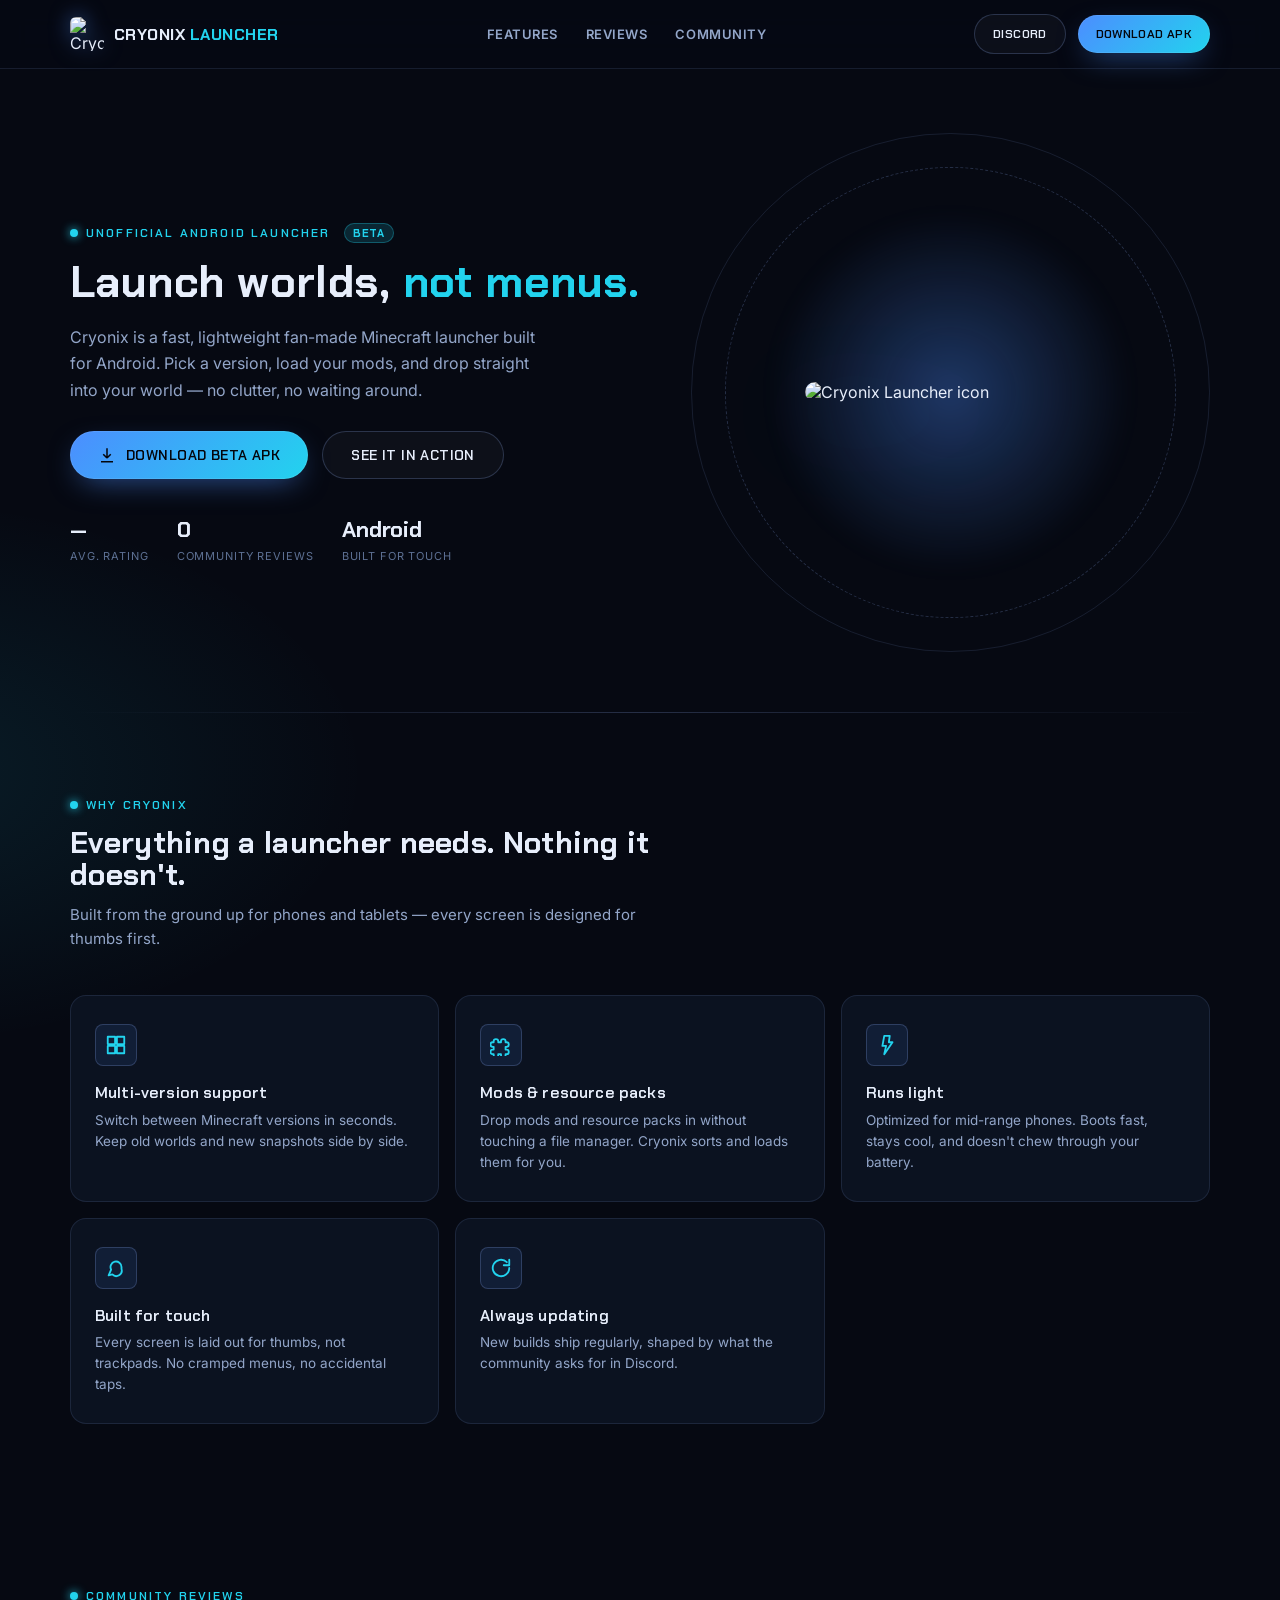
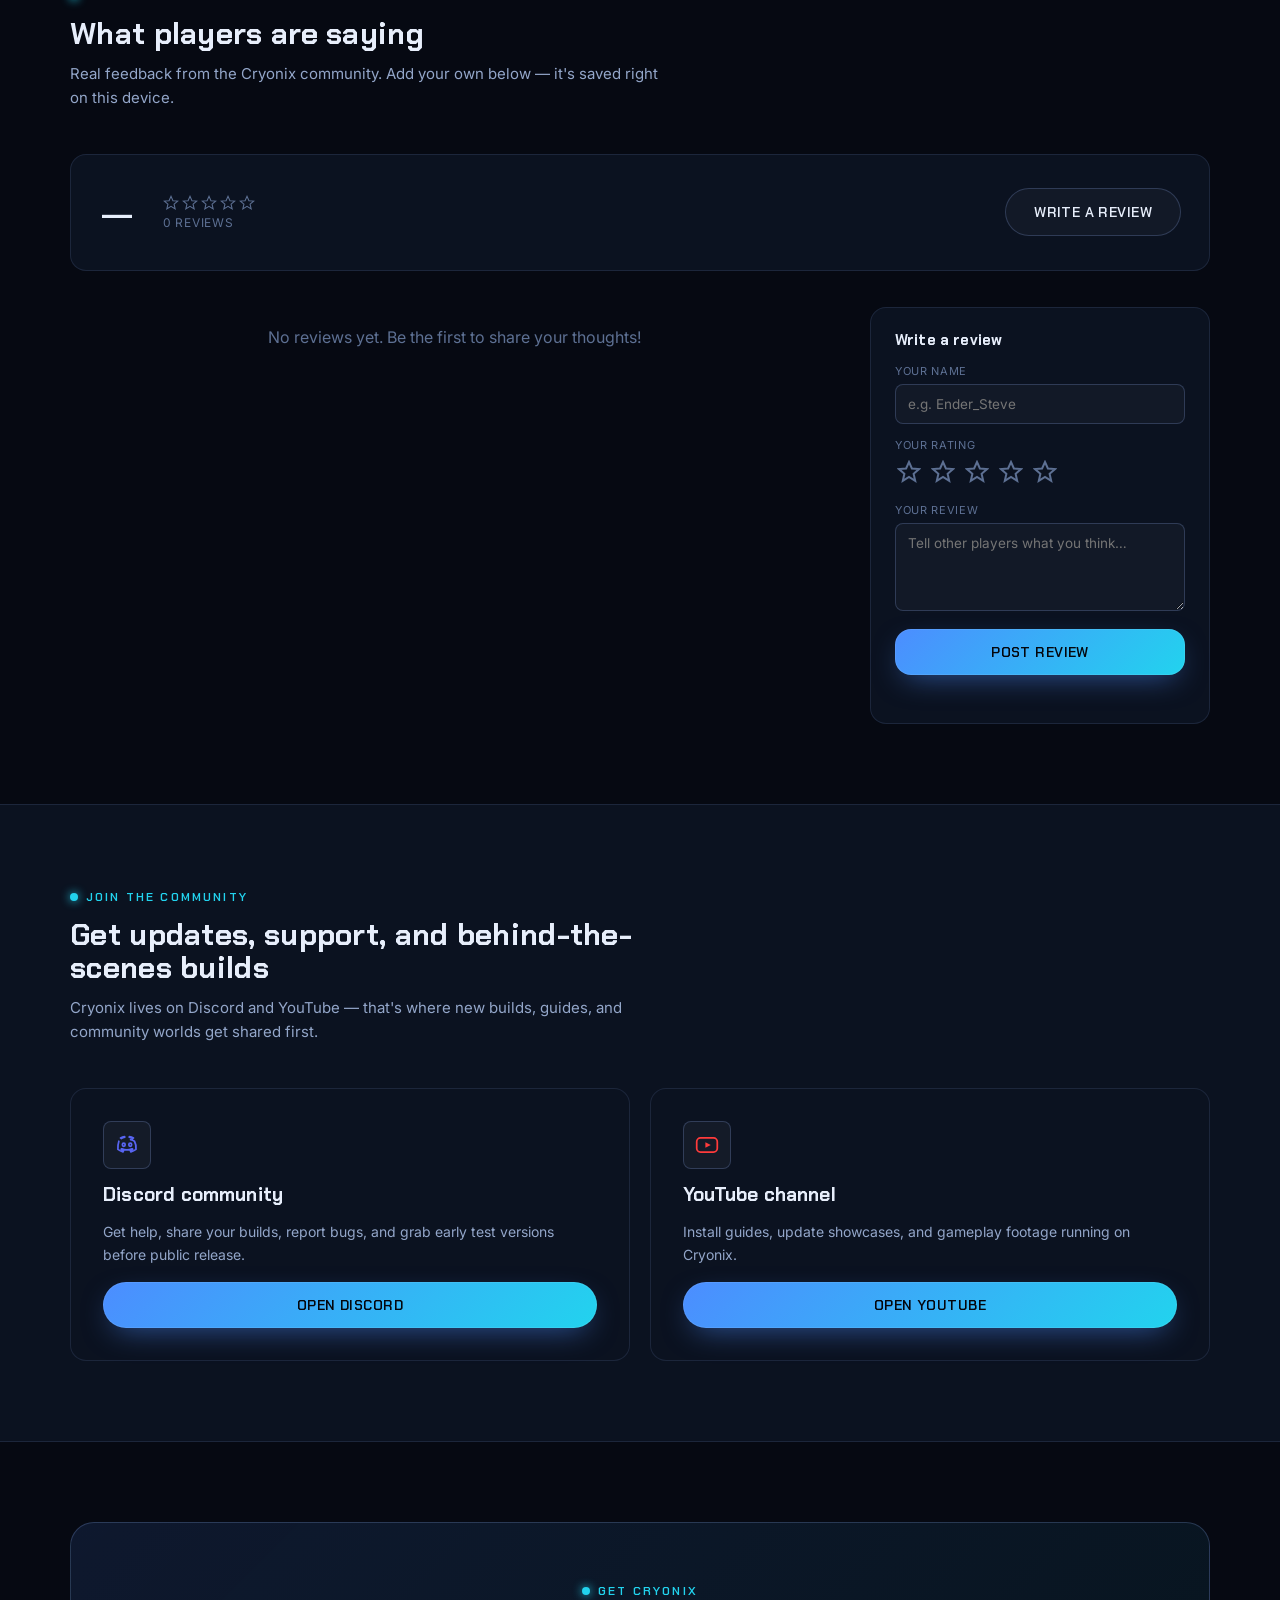
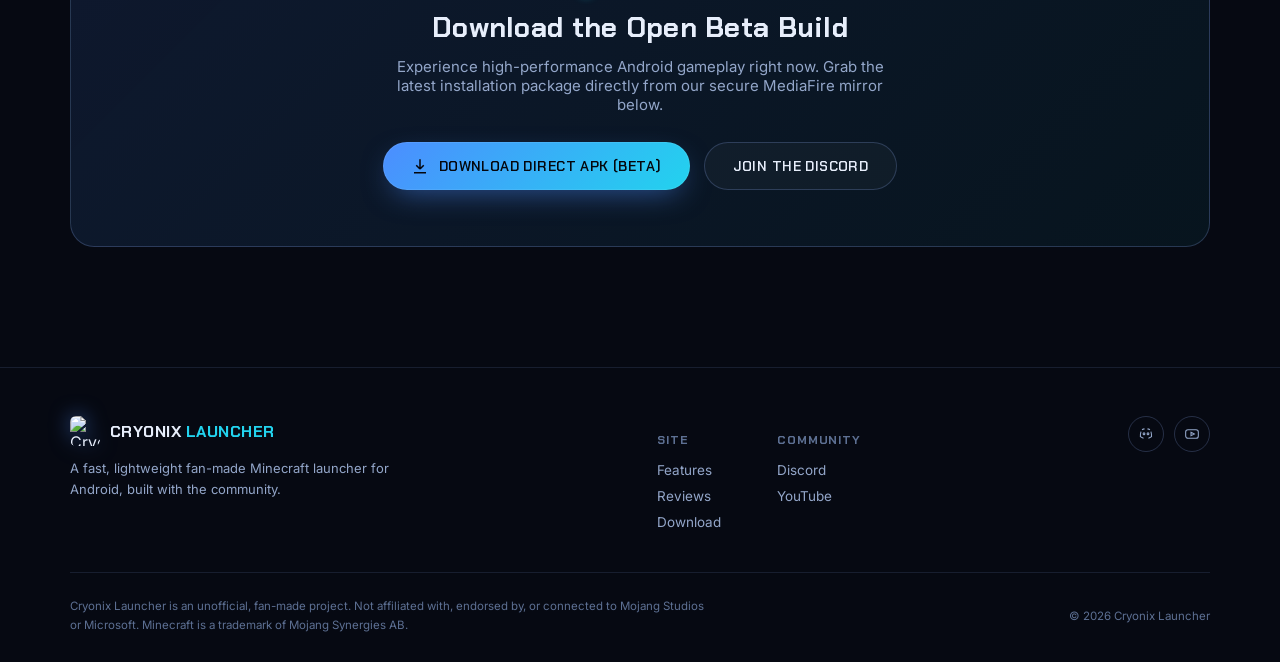
==== commit e3c6b7aa: "Rename cryonix-launcher-clean.html to index.html" ====
--- a/index.html
+++ b/index.html
@@ -4,7 +4,7 @@
 <meta charset="UTF-8">
 <meta name="viewport" content="width=device-width, initial-scale=1, viewport-fit=cover">
 <title>Cryonix Launcher — Minecraft Launcher for Android</title>
-<meta name="description" content="Cryonix Launcher is a fast, lightweight fan-made Minecraft launcher for Android. Multi-version support, mods, custom skins, built for touch.">
+<meta name="description" content="Cryonix Launcher is a fast, lightweight fan-made Minecraft launcher for Android. Multi-version support, mods, built for touch.">
 <meta name="theme-color" content="#060912">
 <link rel="icon" type="image/png" href="https://raw.githubusercontent.com/hollowlauncher/Crynoix_website/main/20260703_210052.png">
 <link rel="apple-touch-icon" href="https://raw.githubusercontent.com/hollowlauncher/Crynoix_website/main/20260703_210052.png">
@@ -84,22 +84,6 @@
 .feat-icon svg{width:22px;height:22px;stroke:var(--accent-2)}
 .feat-card h3{font-size:16px;margin-bottom:8px;font-weight:600;letter-spacing:.01em}
 .feat-card p{font-size:13.5px;line-height:1.55}
-.preview{display:grid;grid-template-columns:.85fr 1.15fr;gap:56px;align-items:center}
-.phone{width:100%;max-width:280px;margin:0 auto;background:#03050a;border:6px solid #0d1424;border-radius:36px;padding:10px;box-shadow:0 30px 80px -20px rgba(76,141,255,0.35),0 0 0 1px var(--line)}
-.phone-notch{width:70px;height:6px;background:#0d1424;border-radius:6px;margin:0 auto 8px}
-.phone-screen{background:linear-gradient(180deg,var(--bg-panel-3),var(--bg));border-radius:24px;padding:16px 14px 20px;min-height:420px;border:1px solid var(--line)}
-.phone-topbar{display:flex;align-items:center;gap:8px;margin-bottom:16px}
-.phone-topbar img{width:20px;height:20px;border-radius:4px}
-.phone-topbar b{font-family:var(--font-display);font-size:12px;letter-spacing:.05em}
-.phone-search{background:rgba(255,255,255,0.04);border:1px solid var(--line);padding:9px 12px;font-size:11px;color:var(--text-dimmer);margin-bottom:16px;border-radius:var(--radius-sm)}
-.world-grid{display:grid;grid-template-columns:repeat(3,1fr);gap:9px;margin-bottom:16px}
-.world-tile{aspect-ratio:1/1;border:1px solid var(--line-strong);background:linear-gradient(145deg,var(--bg-panel-2),var(--bg-panel));display:flex;align-items:end;padding:5px;position:relative;overflow:hidden;border-radius:var(--radius-sm)}
-.world-tile::before{content:"";position:absolute;top:0;left:0;right:0;height:55%;background:linear-gradient(160deg,rgba(76,141,255,0.35),rgba(34,211,238,0.15))}
-.world-tile span{position:relative;font-size:8.5px;font-weight:600;color:var(--text);z-index:2}
-.phone-footer-btn{background:linear-gradient(135deg,var(--accent),var(--accent-2));color:#04060c;text-align:center;padding:11px;font-family:var(--font-display);font-size:11px;font-weight:700;letter-spacing:.06em;text-transform:uppercase;border-radius:30px}
-.preview-copy ul{display:flex;flex-direction:column;gap:16px;margin-top:24px}
-.preview-copy li{display:flex;gap:12px;font-size:14.5px;color:var(--text-dim);line-height:1.55}
-.preview-copy li::before{content:"▸";color:var(--accent-2);flex-shrink:0}
 .rev-summary{display:flex;align-items:center;gap:28px;flex-wrap:wrap;background:var(--bg-panel);border:1px solid var(--line);padding:26px 28px;margin-bottom:36px;border-radius:var(--radius)}
 .rev-score{font-family:var(--font-display);font-size:48px;color:var(--text)}
 .rev-score-sub{display:flex;flex-direction:column;gap:4px}
@@ -151,7 +135,7 @@
 .foot-social{display:flex;gap:10px}
 .foot-social a{width:36px;height:36px;display:flex;align-items:center;justify-content:center;border:1px solid var(--line-strong);border-radius:50%}
 .foot-social svg{width:16px;height:16px}
-@media (max-width:920px){.hero-grid{grid-template-columns:1fr}.hero-art{order:-1;max-width:260px;margin:0 auto}.hero h1{font-size:34px}.feat-grid{grid-template-columns:repeat(2,1fr);gap:14px}.preview{grid-template-columns:1fr}.rev-layout{grid-template-columns:1fr}.rev-form{position:static}.comm-grid{grid-template-columns:1fr}}
+@media (max-width:920px){.hero-grid{grid-template-columns:1fr}.hero-art{order:-1;max-width:260px;margin:0 auto}.hero h1{font-size:34px}.feat-grid{grid-template-columns:repeat(2,1fr);gap:14px}.rev-layout{grid-template-columns:1fr}.rev-form{position:static}.comm-grid{grid-template-columns:1fr}}
 @media (max-width:680px){.nav-links{display:none}.nav-cta .btn-ghost{display:none}.burger{display:flex}.hero{padding:36px 0 40px}.hero h1{font-size:28px}.hero-stats{gap:20px}.feat-grid{grid-template-columns:1fr}section.pad{padding:56px 0}.sec-head h2{font-size:24px}.rev-summary{flex-direction:column;align-items:flex-start;gap:14px}.rev-cta{margin-left:0;width:100%}.rev-cta .btn{width:100%}.get{padding:40px 22px}.foot-top{flex-direction:column}.foot-links{gap:32px}}
 </style>
 </head>
@@ -159,7 +143,7 @@
 <header>
 <div class="nav">
 <a href="#top" class="brand"><img src="https://raw.githubusercontent.com/hollowlauncher/Crynoix_website/main/20260703_210052.png" alt="Cryonix Launcher logo"><span>CRYONIX <span class="hi">LAUNCHER</span></span></a>
-<nav class="nav-links"><a href="#features">Features</a><a href="#preview">Preview</a><a href="#reviews">Reviews</a><a href="#community">Community</a></nav>
+<nav class="nav-links"><a href="#features">Features</a><a href="#reviews">Reviews</a><a href="#community">Community</a></nav>
 <div class="nav-cta">
 <a href="https://discord.gg/6xvhFhce7F" target="_blank" rel="noopener" class="btn btn-ghost">Discord</a>
 <a href="https://www.mediafire.com/file/f9nkuy9cgaulx93/CRYONIX+LAUNCHER.apk/file" target="_blank" class="btn btn-primary">Download APK</a>
@@ -167,7 +151,7 @@
 </div>
 </div>
 <div class="mobile-menu" id="mobileMenu">
-<a href="#features">Features</a><a href="#preview">Preview</a><a href="#reviews">Reviews</a><a href="#community">Community</a>
+<a href="#features">Features</a><a href="#reviews">Reviews</a><a href="#community">Community</a>
 <a href="https://www.mediafire.com/file/f9nkuy9cgaulx93/CRYONIX+LAUNCHER.apk/file" target="_blank">Download APK</a>
 </div>
 </header>
@@ -183,7 +167,7 @@
 <svg viewBox="0 0 24 24" fill="none" stroke="currentColor" stroke-width="2"><path d="M12 3v13m0 0l-5-5m5 5l5-5M4 21h16"/></svg>
 Download Beta APK
 </a>
-<a href="#preview" class="btn btn-ghost">See it in action</a>
+<a href="#features" class="btn btn-ghost">See it in action</a>
 </div>
 <div class="hero-stats">
 <div class="hstat"><b id="statAvg">—</b><span>Avg. rating</span></div>
@@ -219,11 +203,6 @@
 <p>Drop mods and resource packs in without touching a file manager. Cryonix sorts and loads them for you.</p>
 </div>
 <div class="feat-card">
-<div class="feat-icon"><svg viewBox="0 0 24 24" fill="none" stroke-width="2" stroke-linecap="round" stroke-linejoin="round"><rect x="4" y="2" width="16" height="20" rx="1"/><path d="M8 8h8M8 12h8M8 16h4"/></svg></div>
-<h3>Custom skins</h3>
-<p>Import or edit skins right on your phone, then sync them straight into your world.</p>
-</div>
-<div class="feat-card">
 <div class="feat-icon"><svg viewBox="0 0 24 24" fill="none" stroke-width="2" stroke-linecap="round" stroke-linejoin="round"><path d="M9 2h6l-1 7h4l-9 13 2-9H7z"/></svg></div>
 <h3>Runs light</h3>
 <p>Optimized for mid-range phones. Boots fast, stays cool, and doesn't chew through your battery.</p>
@@ -238,37 +217,6 @@
 <h3>Always updating</h3>
 <p>New builds ship regularly, shaped by what the community asks for in Discord.</p>
 </div>
-</div>
-</div>
-</section>
-<section class="pad" id="preview" style="background:var(--bg-panel);border-top:1px solid var(--line);border-bottom:1px solid var(--line);">
-<div class="wrap preview">
-<div class="phone">
-<div class="phone-notch"></div>
-<div class="phone-screen">
-<div class="phone-topbar"><img src="https://raw.githubusercontent.com/hollowlauncher/Crynoix_website/main/20260703_210052.png" alt=""><b>CRYONIX</b></div>
-<div class="phone-search">Search installed versions…</div>
-<div class="world-grid">
-<div class="world-tile"><span>Survival</span></div>
-<div class="world-tile"><span>Creative</span></div>
-<div class="world-tile"><span>Modded</span></div>
-<div class="world-tile"><span>1.21</span></div>
-<div class="world-tile"><span>Snapshot</span></div>
-<div class="world-tile"><span>+ New</span></div>
-</div>
-<div class="phone-footer-btn">▶ Launch</div>
-</div>
-</div>
-<div class="preview-copy">
-<span class="eyebrow">On your screen</span>
-<h2 style="font-size:28px;margin:14px 0 12px;">A launcher that feels like part of the game</h2>
-<p style="font-size:14.5px;line-height:1.6;">Not a settings menu you have to fight through. Cryonix keeps everything you actually use — versions, worlds, mods, skins — one tap away.</p>
-<ul>
-<li>Jump between profiles without losing your place</li>
-<li>Manage mods and resource packs in one clean list</li>
-<li>Fully responsive layout, from small phones to tablets</li>
-<li>Dark interface that's easy on the eyes at night</li>
-</ul>
 </div>
 </div>
 </section>
@@ -375,7 +323,6 @@
 <div class="foot-col">
 <h4>Site</h4>
 <a href="#features">Features</a>
-<a href="#preview">Preview</a>
 <a href="#reviews">Reviews</a>
 <a href="https://www.mediafire.com/file/f9nkuy9cgaulx93/CRYONIX+LAUNCHER.apk/file" target="_blank">Download</a>
 </div>
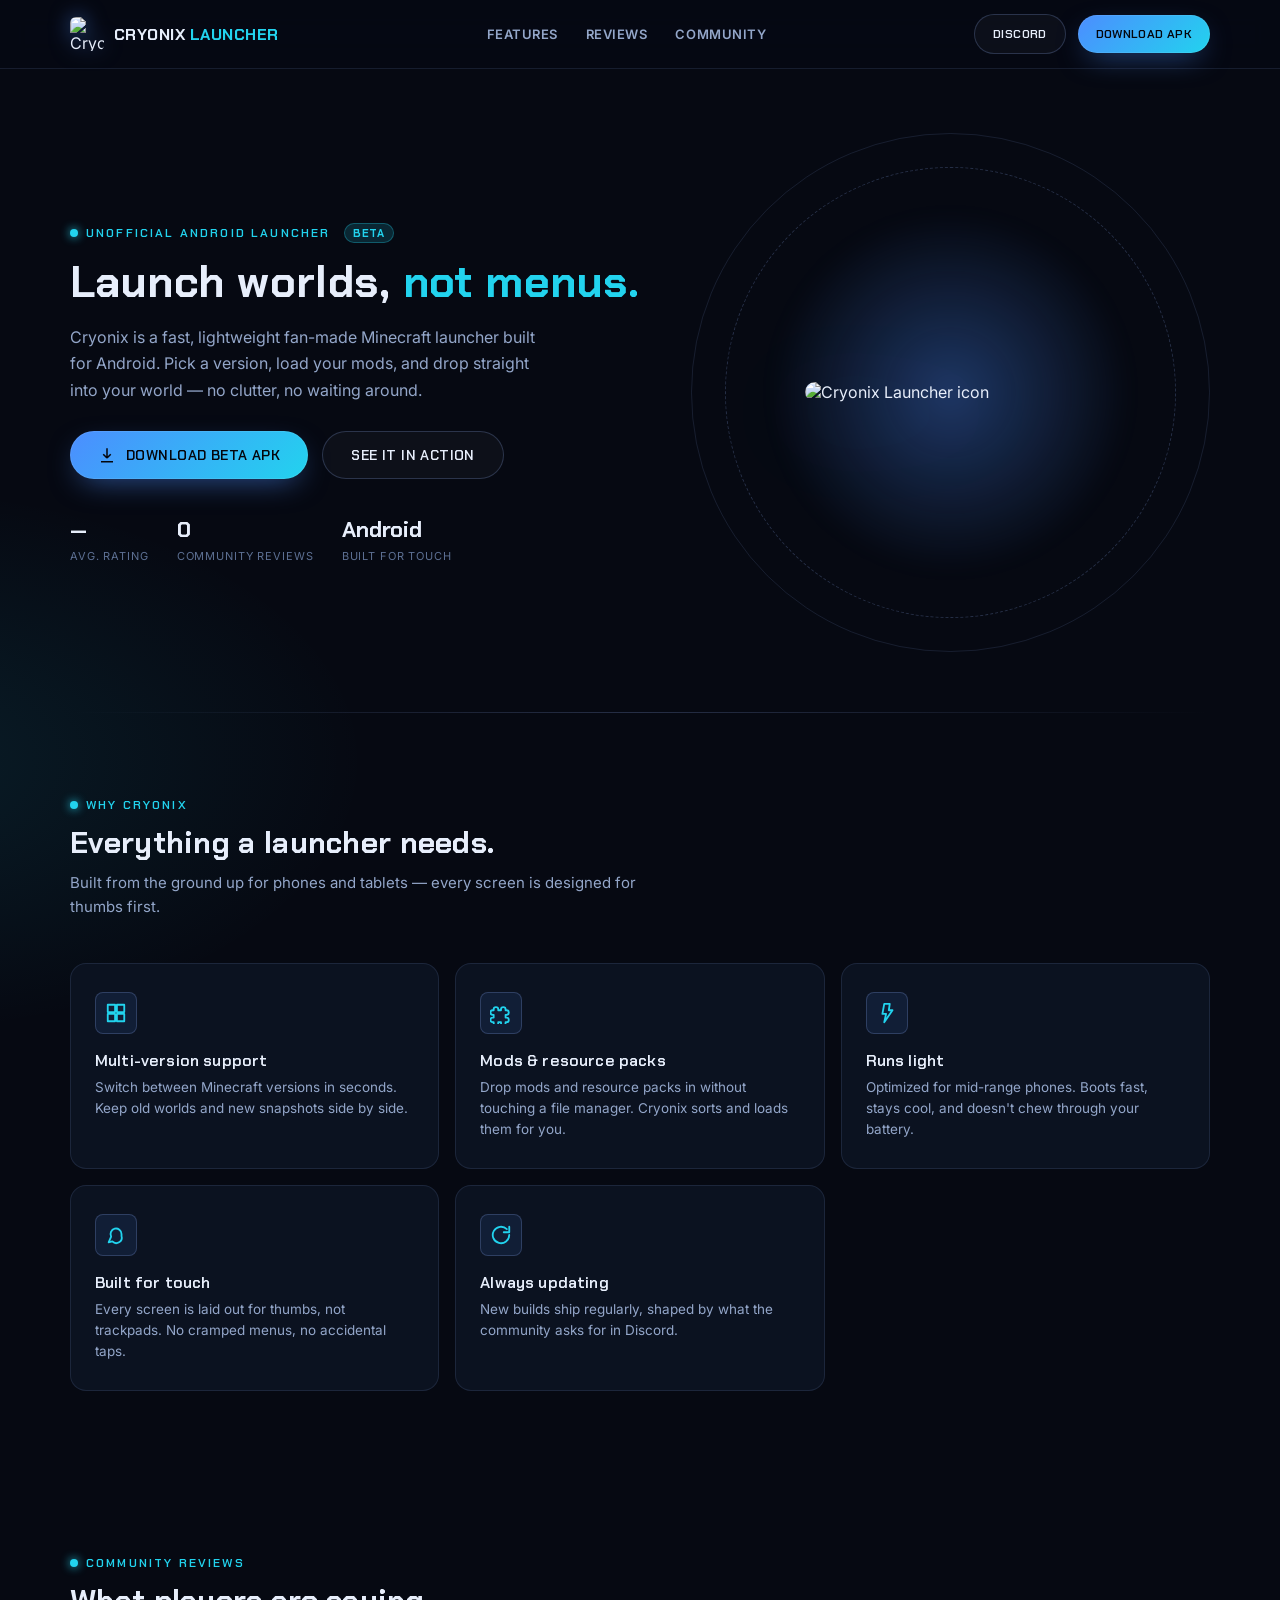
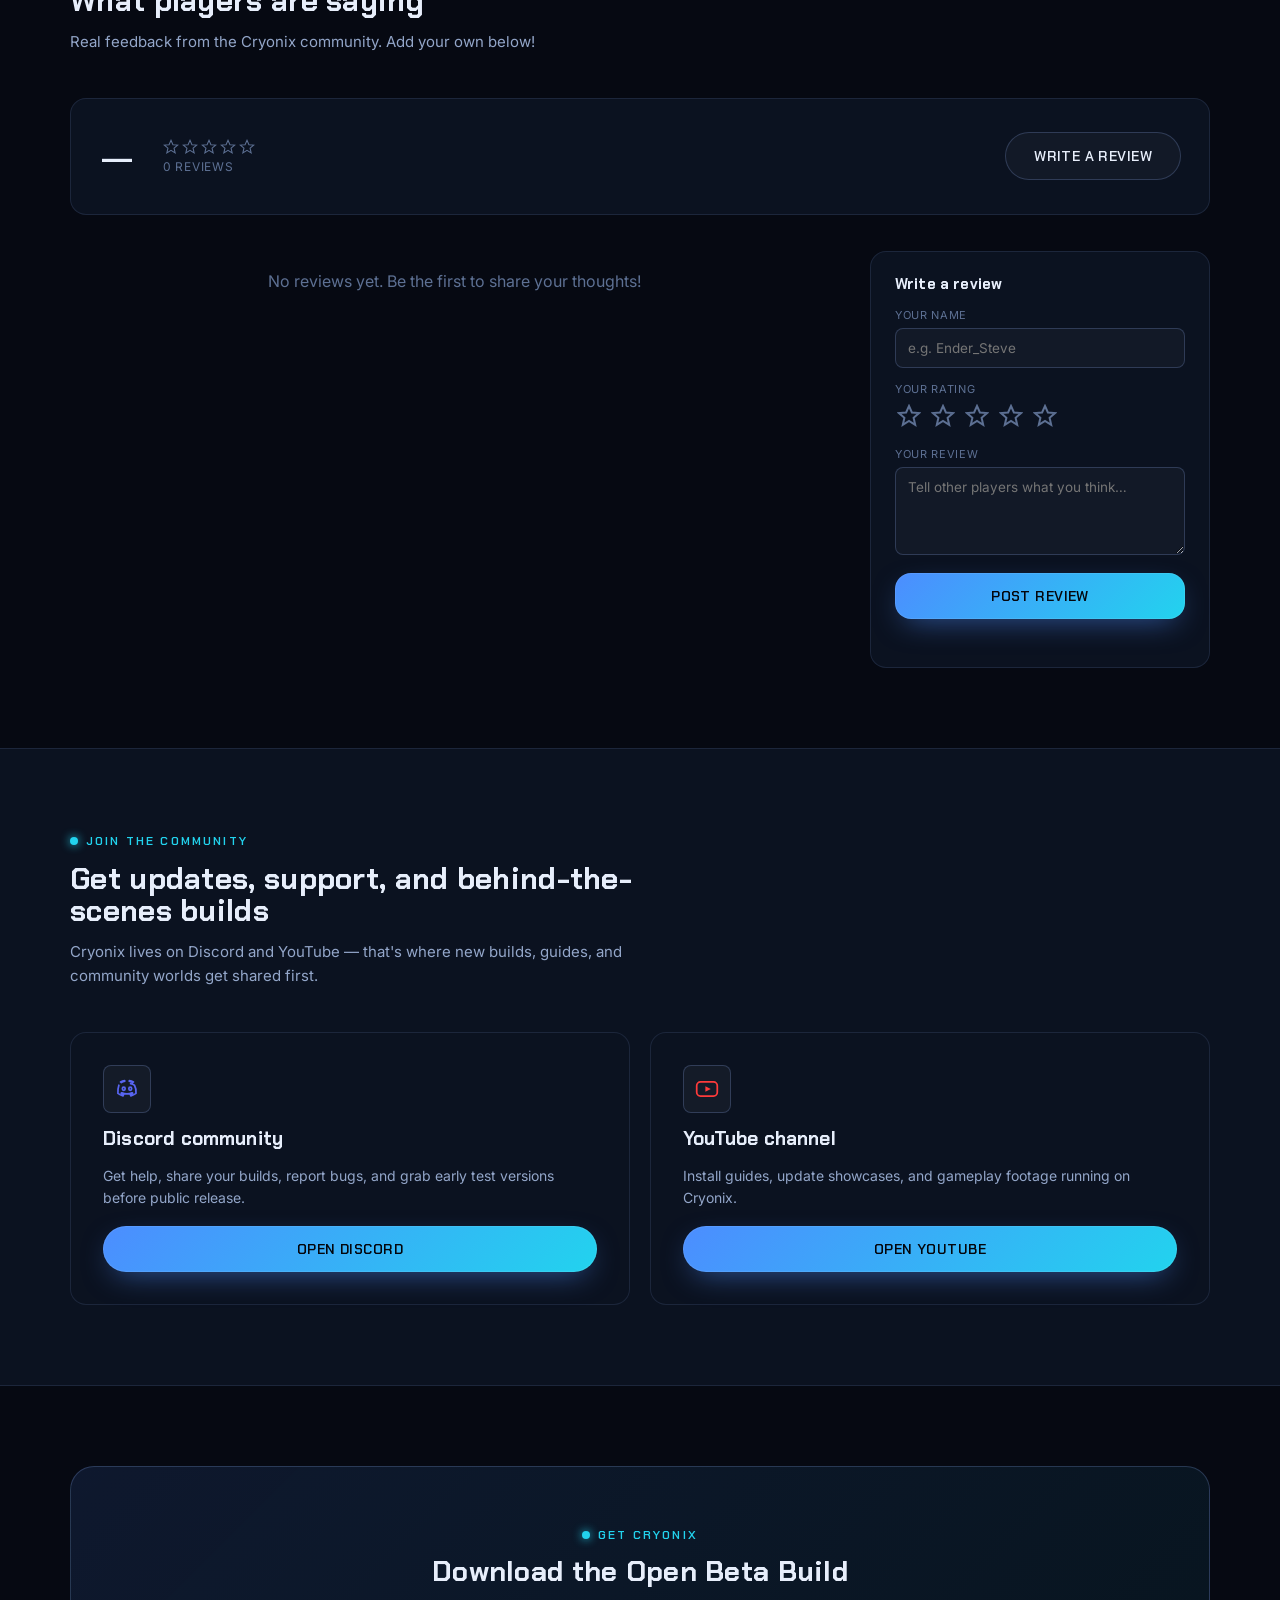
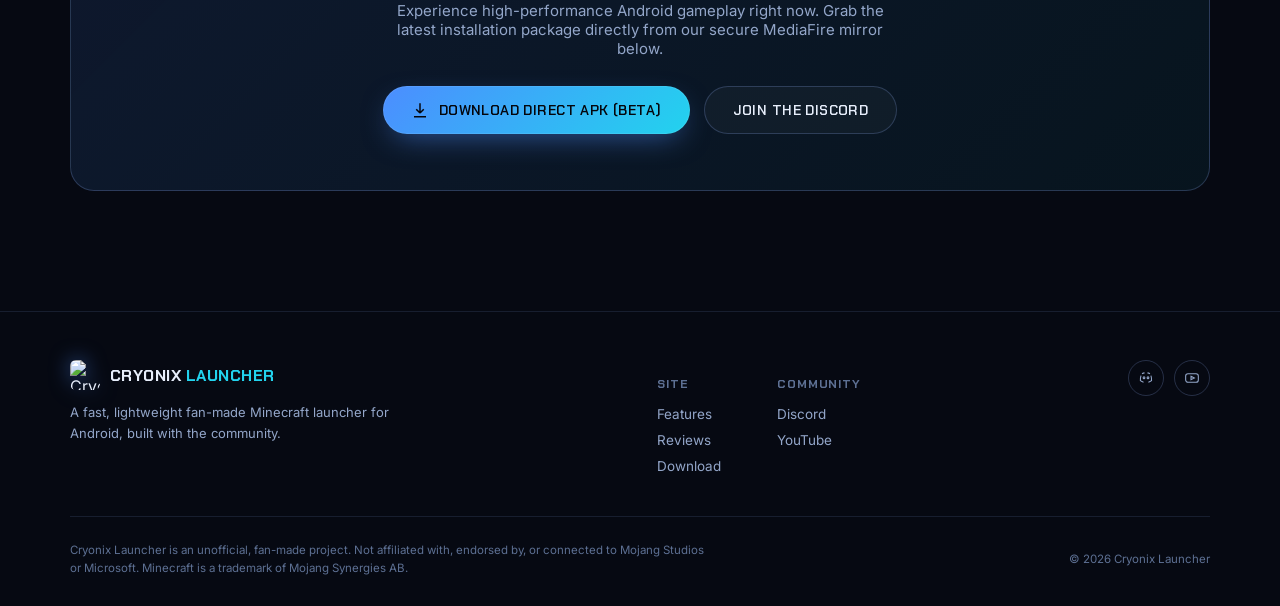
==== commit 2f5c3726: "Update index.html" ====
--- a/index.html
+++ b/index.html
@@ -188,7 +188,7 @@
 <div class="wrap">
 <div class="sec-head">
 <span class="eyebrow">Why Cryonix</span>
-<h2>Everything a launcher needs. Nothing it doesn't.</h2>
+<h2>Everything a launcher needs.</h2>
 <p>Built from the ground up for phones and tablets — every screen is designed for thumbs first.</p>
 </div>
 <div class="feat-grid">
@@ -225,7 +225,7 @@
 <div class="sec-head">
 <span class="eyebrow">Community reviews</span>
 <h2>What players are saying</h2>
-<p>Real feedback from the Cryonix community. Add your own below — it's saved right on this device.</p>
+<p>Real feedback from the Cryonix community. Add your own below!</p>
 </div>
 <div class="rev-summary">
 <div class="rev-score" id="summaryScore">—</div>
@@ -324,7 +324,7 @@
 <h4>Site</h4>
 <a href="#features">Features</a>
 <a href="#reviews">Reviews</a>
-<a href="https://www.mediafire.com/file/f9nkuy9cgaulx93/CRYONIX+LAUNCHER.apk/file" target="_blank">Download</a>
+<a href="https://github.com/sggameryt782-bot/CryonixLauncher/releases" target="_blank">Download</a>
 </div>
 <div class="foot-col">
 <h4>Community</h4>
